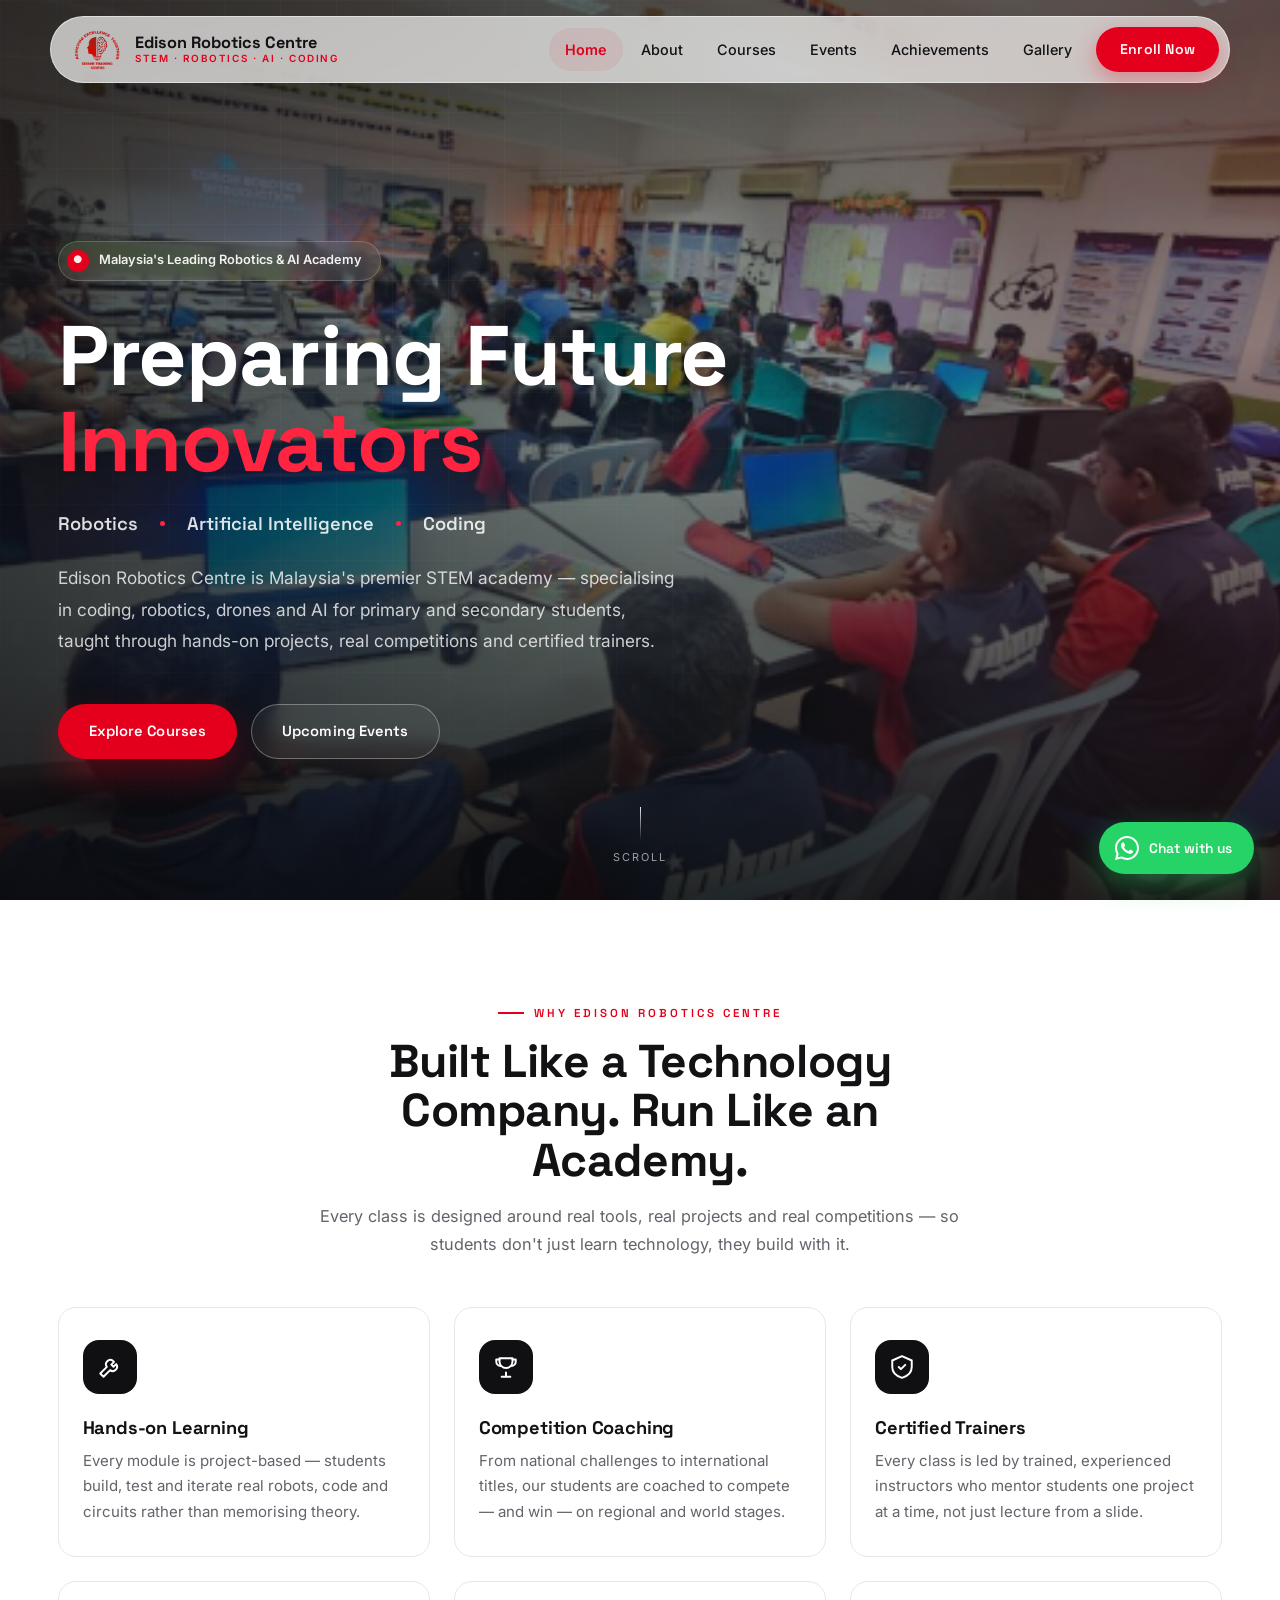
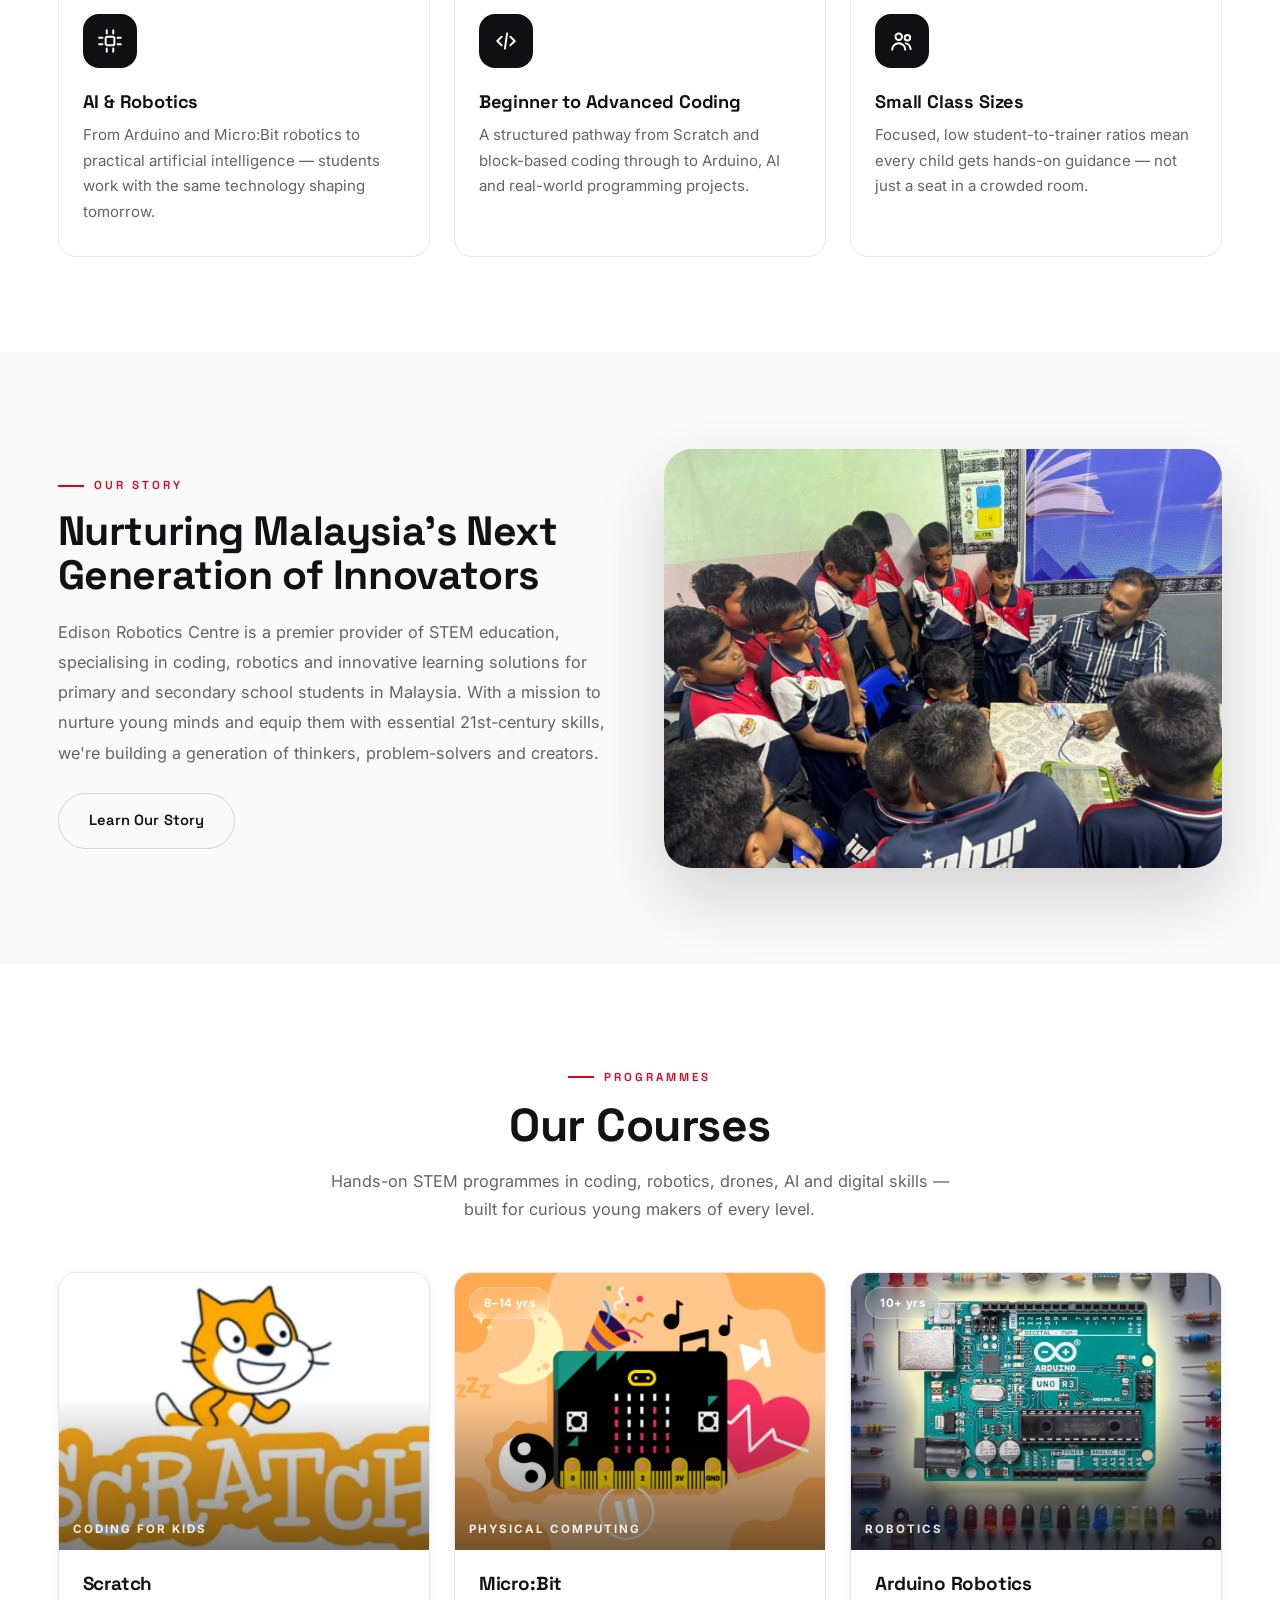
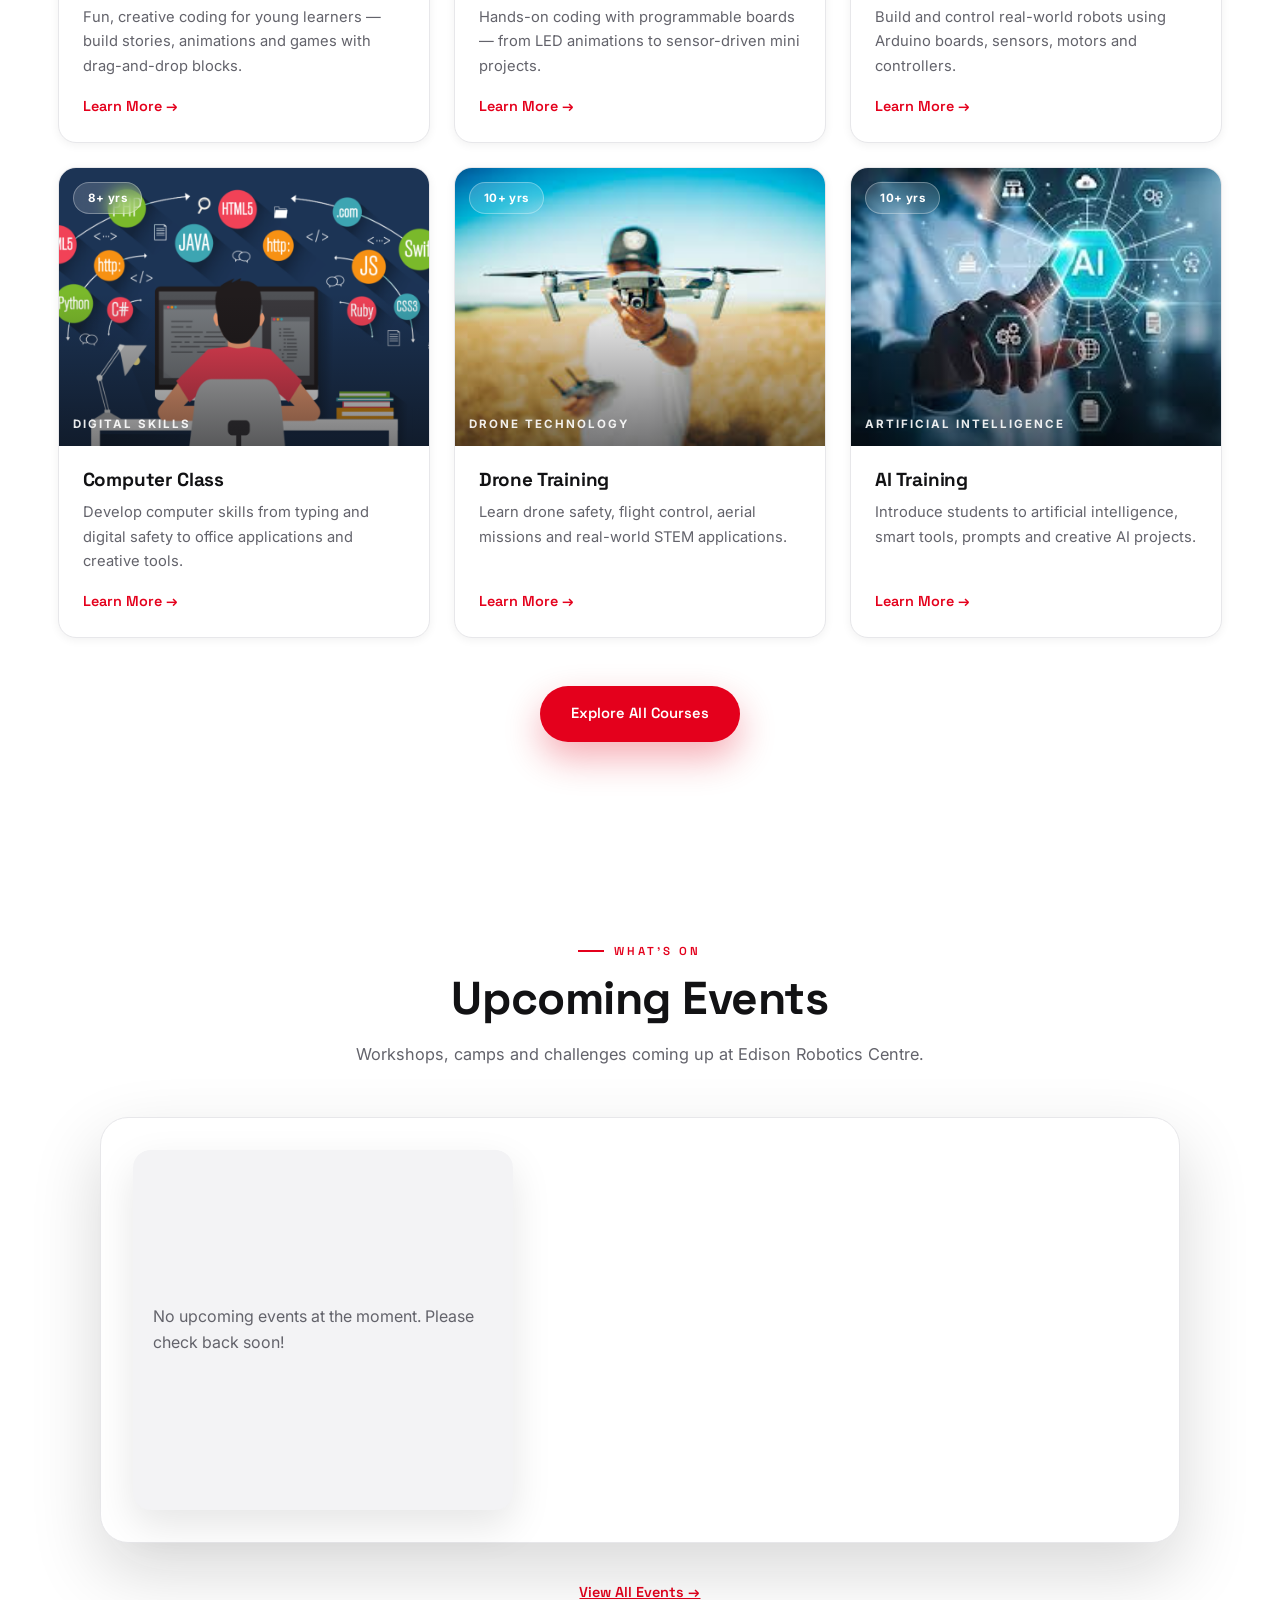
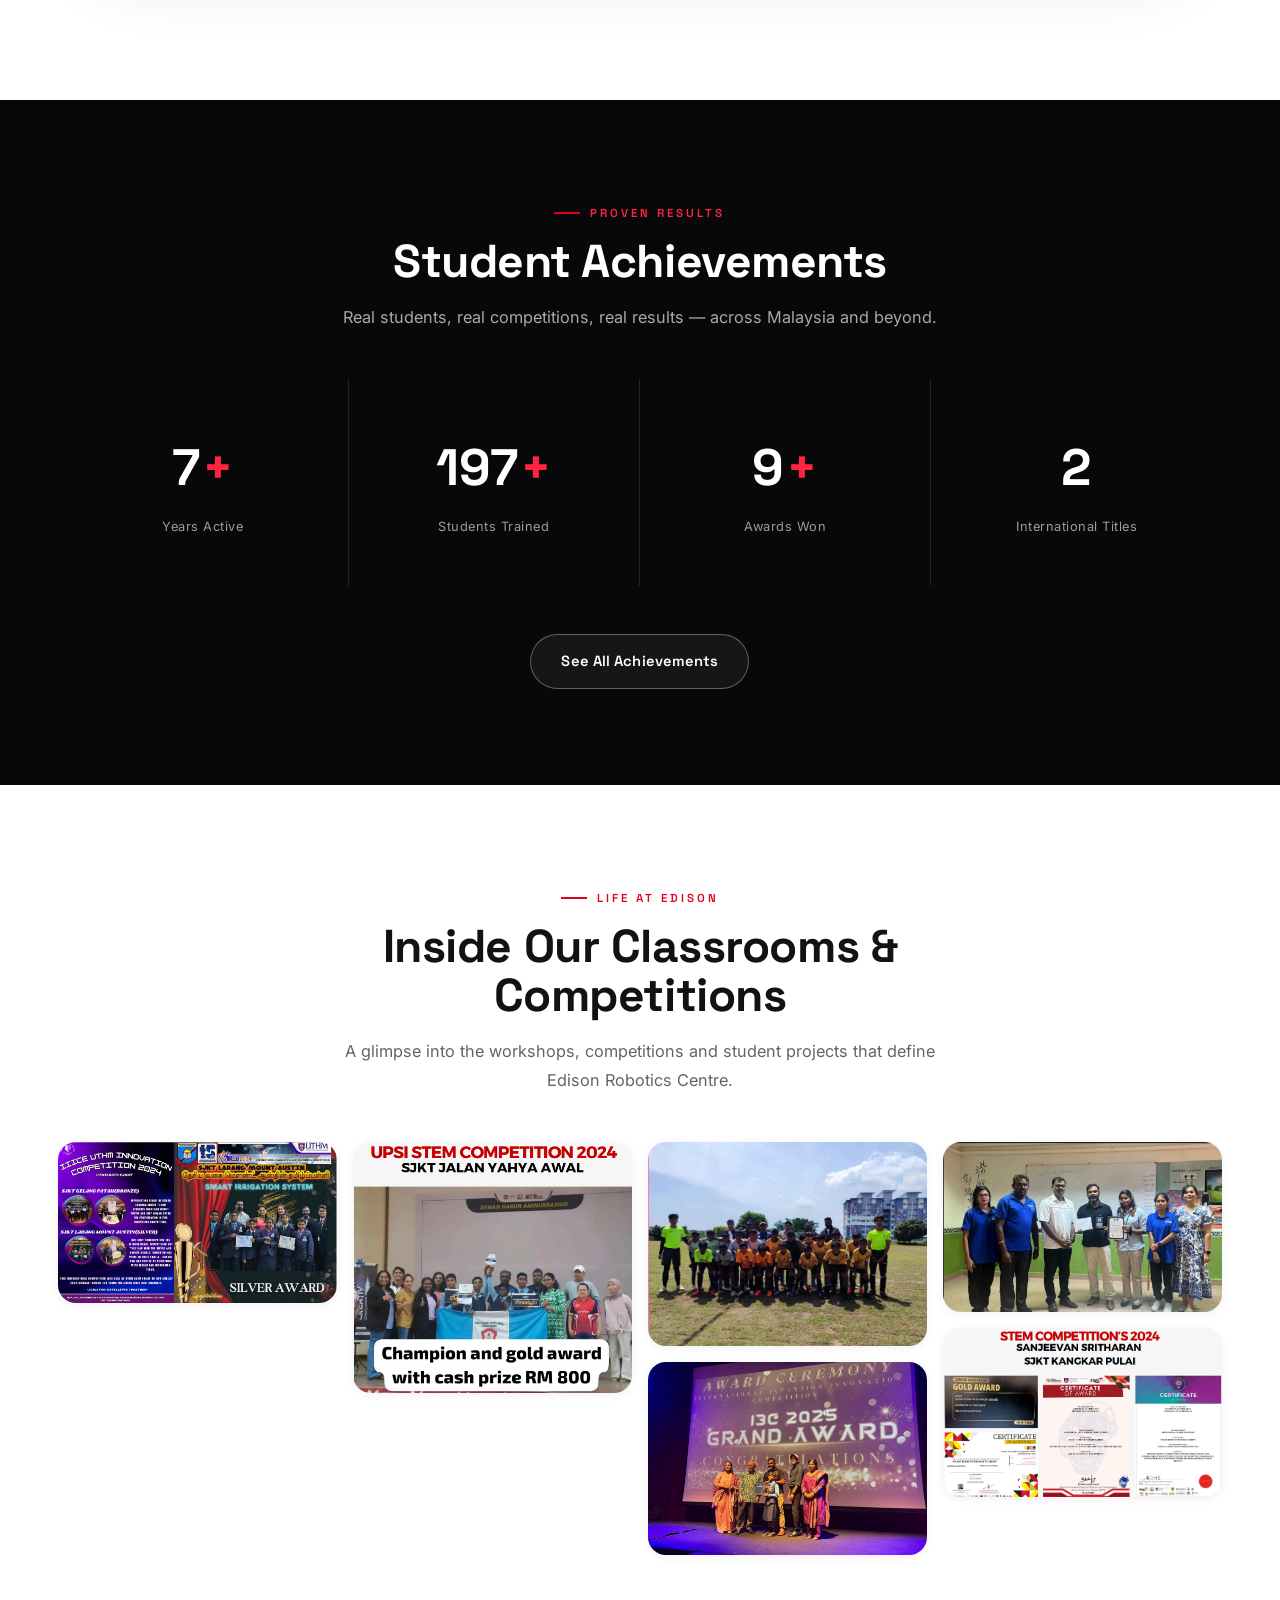
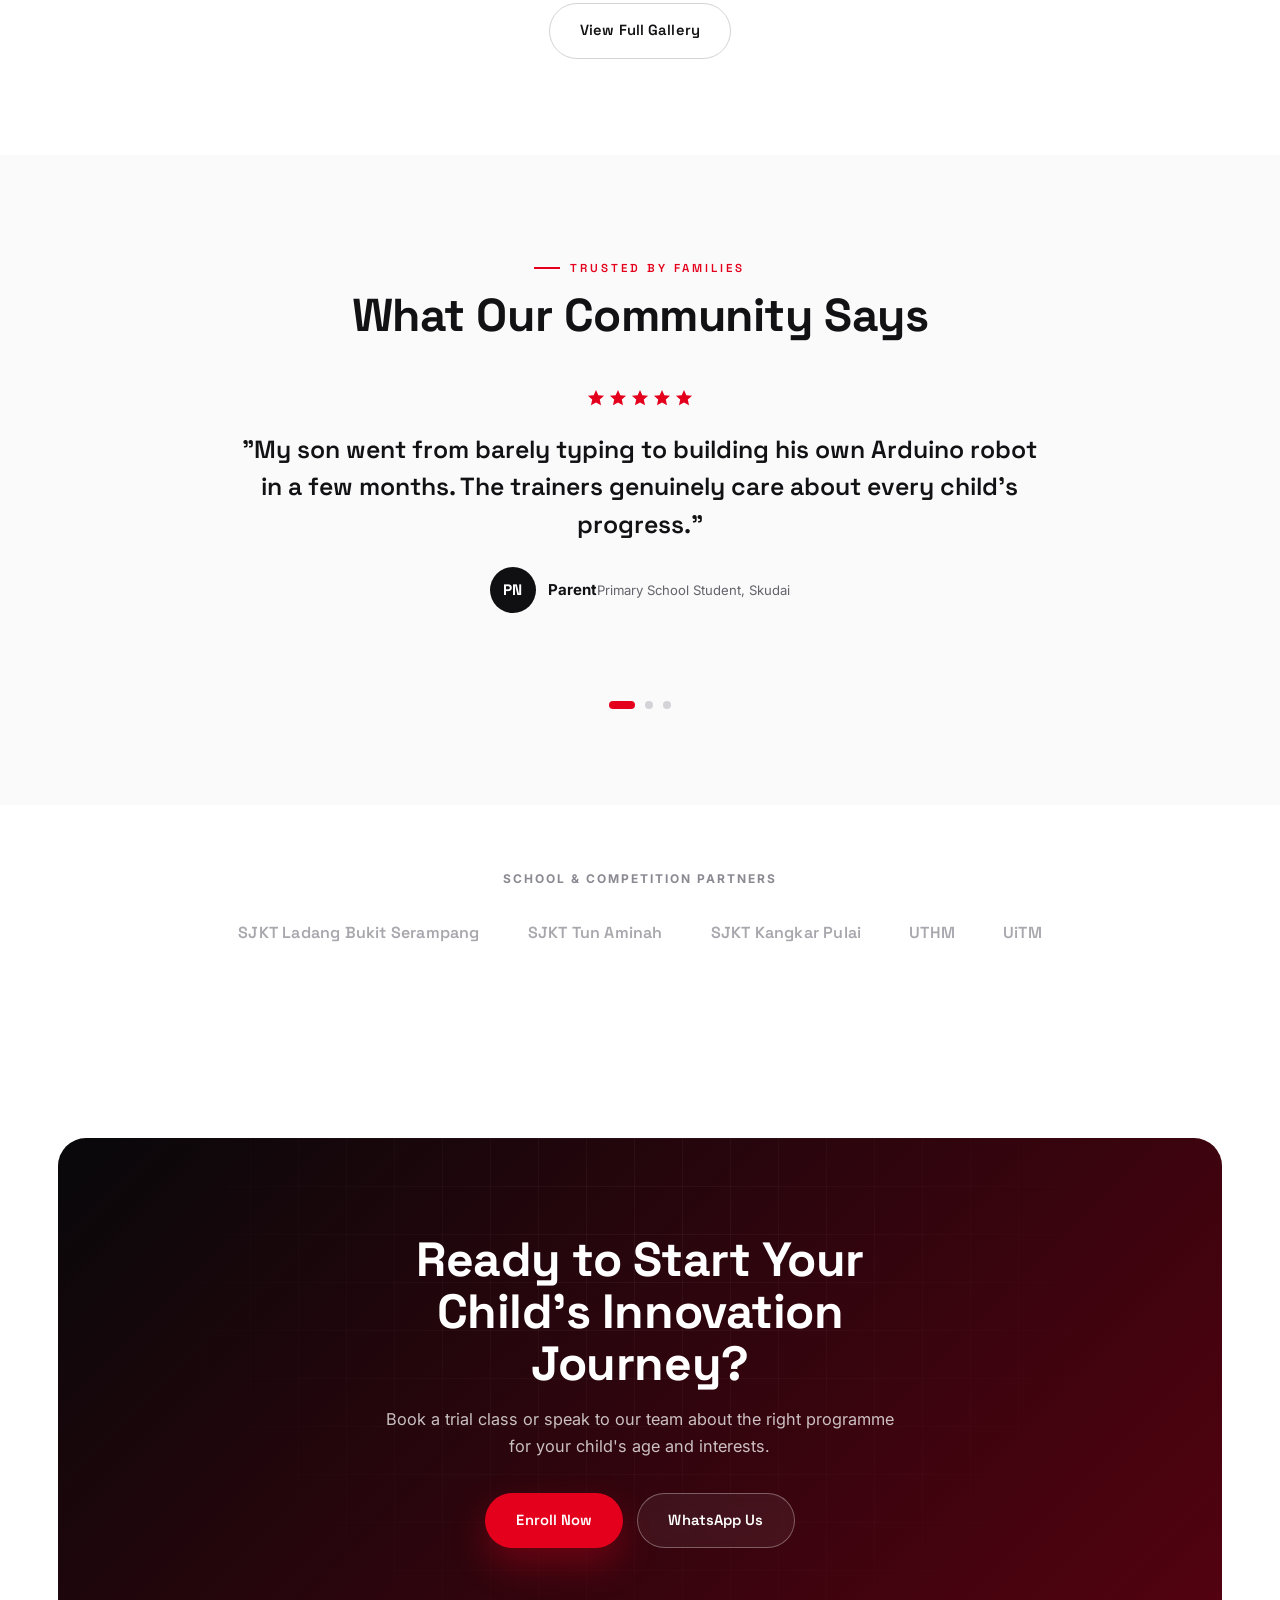
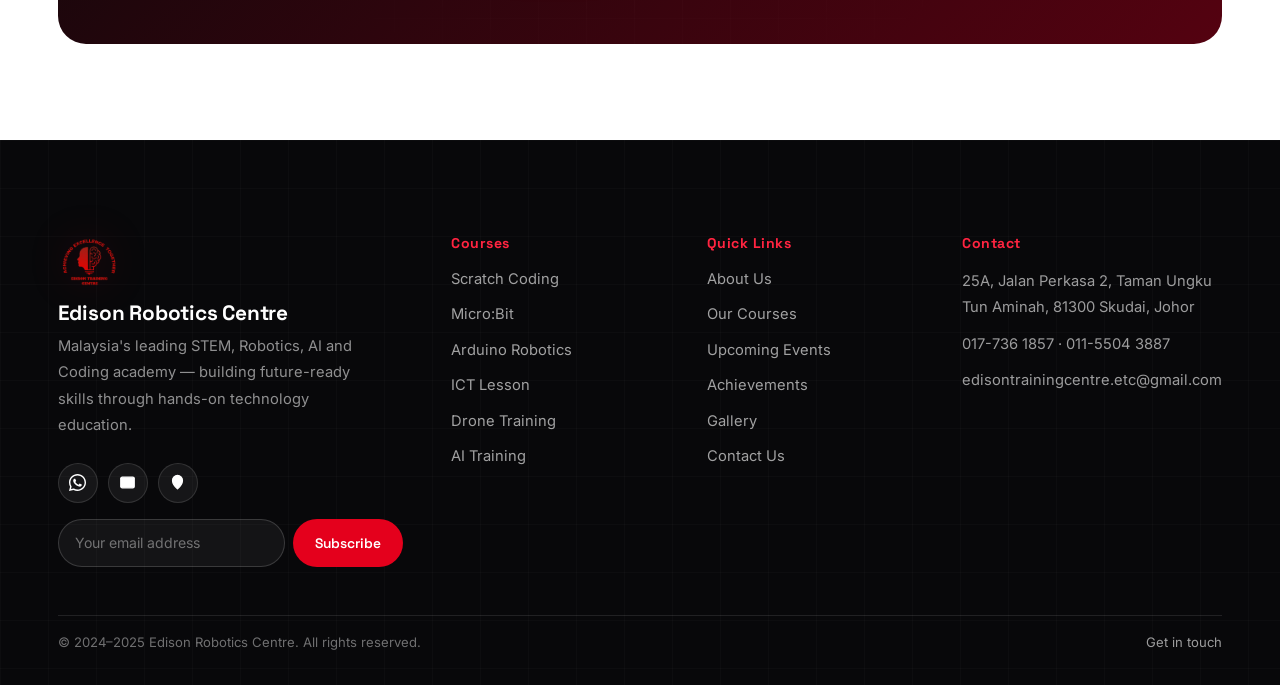
==== index.html @ eb477344 "Premium redesign of Edison Robotics Centre website Full ground-up redesign: floating glass nav, imme" ====
<!DOCTYPE html>
<html lang="en">
<head>
  <meta charset="utf-8" />
  <meta name="viewport" content="width=device-width,initial-scale=1" />
  <title>Edison Robotics Centre — STEM, Robotics, AI &amp; Coding Academy</title>
  <meta name="description" content="Edison Robotics Centre is Malaysia's leading STEM, Robotics, AI and Coding academy — hands-on learning, competition coaching and certified trainers for primary and secondary students.">

  <link href="https://fonts.googleapis.com/css2?family=Space+Grotesk:wght@500;600;700&family=Inter:wght@400;500;600;700;800&display=swap" rel="stylesheet">
  <link rel="stylesheet" href="style.css">
  <link rel="stylesheet" href="events.css">
</head>
<body>

  <!-- ===== NAV ===== -->
  <header class="site-header">
    <div class="nav-container">
      <a href="index.html" class="nav-brand-link">
        <div class="nav-logo"><img src="assets/ach36.png" alt="Edison Robotics Centre logo"></div>
        <div class="nav-brand-text">
          <span class="name">Edison Robotics Centre</span>
          <span class="tag">STEM · Robotics · AI · Coding</span>
        </div>
      </a>
      <button class="nav-toggle" aria-label="Toggle menu"><span></span><span></span><span></span></button>
      <nav class="nav-menu">
        <a href="index.html" class="active-link">Home</a>
        <a href="about.html">About</a>
        <a href="courses.html">Courses</a>
        <a href="events.html">Events</a>
        <a href="achievement.html">Achievements</a>
        <a href="gallery.html">Gallery</a>
        <a href="contactus.html" class="nav-btn">Enroll Now</a>
      </nav>
    </div>
  </header>

  <!-- ===== HERO ===== -->
  <section class="hero">
    <div class="hero-media">
      <video autoplay muted loop playsinline poster="assets/ach1.PNG">
        <source src="assets/ach40.mp4" type="video/mp4">
      </video>
    </div>
    <div class="hero-overlay"></div>
    <div class="hero-grid-fx"></div>

    <div class="hero-content">
      <span class="hero-kicker"><span class="dot-live">●</span> Malaysia's Leading Robotics &amp; AI Academy</span>
      <h1>Preparing Future <span class="accent">Innovators</span></h1>
      <div class="hero-stack">
        <span>Robotics</span><span>Artificial Intelligence</span><span>Coding</span>
      </div>
      <p class="sub">
        Edison Robotics Centre is Malaysia's premier STEM academy — specialising in coding, robotics,
        drones and AI for primary and secondary students, taught through hands-on projects, real
        competitions and certified trainers.
      </p>
      <div class="hero-actions">
        <a href="courses.html" class="btn btn-primary">Explore Courses</a>
        <a href="events.html" class="btn btn-ghost">Upcoming Events</a>
      </div>
    </div>

    <div class="hero-scroll-cue"><span class="line"></span>Scroll</div>
  </section>

  <!-- ===== WHY EDISON ===== -->
  <section class="section" id="why">
    <div class="container">
      <div class="section-head centered reveal">
        <span class="eyebrow">Why Edison Robotics Centre</span>
        <h2>Built Like a Technology Company. Run Like an Academy.</h2>
        <p>Every class is designed around real tools, real projects and real competitions —
          so students don't just learn technology, they build with it.</p>
      </div>

      <div class="feature-grid">
        <article class="feature-card reveal d1">
          <span class="feature-icon" aria-hidden="true">
            <svg viewBox="0 0 24 24"><path d="M14.7 6.3a4 4 0 0 0-5.6 5.6L3 18l3 3 6.1-6.1a4 4 0 0 0 5.6-5.6l-2.5 2.5-2-2 2.5-2.5Z"/></svg>
          </span>
          <h3>Hands-on Learning</h3>
          <p>Every module is project-based — students build, test and iterate real robots, code and circuits rather than memorising theory.</p>
        </article>

        <article class="feature-card reveal d2">
          <span class="feature-icon" aria-hidden="true">
            <svg viewBox="0 0 24 24"><path d="M8 21h8M12 17v4M6 4h12v3a6 6 0 0 1-12 0V4Z"/><path d="M6 5H3v2a4 4 0 0 0 4 4M18 5h3v2a4 4 0 0 1-4 4"/></svg>
          </span>
          <h3>Competition Coaching</h3>
          <p>From national challenges to international titles, our students are coached to compete — and win — on regional and world stages.</p>
        </article>

        <article class="feature-card reveal d3">
          <span class="feature-icon" aria-hidden="true">
            <svg viewBox="0 0 24 24"><path d="M12 2 3 6v6c0 5 4 8.5 9 10 5-1.5 9-5 9-10V6l-9-4Z"/><path d="m9 12 2 2 4-4"/></svg>
          </span>
          <h3>Certified Trainers</h3>
          <p>Every class is led by trained, experienced instructors who mentor students one project at a time, not just lecture from a slide.</p>
        </article>

        <article class="feature-card reveal d4">
          <span class="feature-icon" aria-hidden="true">
            <svg viewBox="0 0 24 24"><rect x="8" y="8" width="8" height="8" rx="1.5"/><path d="M9 2v3M15 2v3M9 19v3M15 19v3M2 9h3M2 15h3M19 9h3M19 15h3"/></svg>
          </span>
          <h3>AI &amp; Robotics</h3>
          <p>From Arduino and Micro:Bit robotics to practical artificial intelligence — students work with the same technology shaping tomorrow.</p>
        </article>

        <article class="feature-card reveal d5">
          <span class="feature-icon" aria-hidden="true">
            <svg viewBox="0 0 24 24"><path d="m8 8-4 4 4 4M16 8l4 4-4 4M13 5 11 19"/></svg>
          </span>
          <h3>Beginner to Advanced Coding</h3>
          <p>A structured pathway from Scratch and block-based coding through to Arduino, AI and real-world programming projects.</p>
        </article>

        <article class="feature-card reveal d6">
          <span class="feature-icon" aria-hidden="true">
            <svg viewBox="0 0 24 24"><circle cx="9" cy="8" r="3"/><circle cx="17" cy="9" r="2.5"/><path d="M3 20c0-3.3 2.7-6 6-6s6 2.7 6 6M15.5 14.2c2.3.3 4 2.2 4.5 5.3"/></svg>
          </span>
          <h3>Small Class Sizes</h3>
          <p>Focused, low student-to-trainer ratios mean every child gets hands-on guidance — not just a seat in a crowded room.</p>
        </article>
      </div>
    </div>
  </section>

  <!-- ===== ABOUT TEASER ===== -->
  <section class="section bg-alt" id="about">
    <div class="container">
      <div class="split-2">
        <div class="reveal-left">
          <span class="eyebrow">Our Story</span>
          <h2 style="margin-top:0.9rem;font-size:clamp(1.8rem,3.2vw,2.6rem);">Nurturing Malaysia's Next Generation of Innovators</h2>
          <p style="margin-top:1.2rem;color:var(--text-muted);font-size:1.02rem;line-height:1.85;">
            Edison Robotics Centre is a premier provider of STEM education, specialising in coding,
            robotics and innovative learning solutions for primary and secondary school students in
            Malaysia. With a mission to nurture young minds and equip them with essential
            21st-century skills, we're building a generation of thinkers, problem-solvers and creators.
          </p>
          <a href="about.html" class="btn btn-outline" style="margin-top:1.6rem;">Learn Our Story</a>
        </div>
        <div class="reveal-right rounded-media">
          <img src="assets/trial-class.jpeg" alt="Students learning robotics at Edison Robotics Centre">
        </div>
      </div>
    </div>
  </section>

  <!-- ===== COURSES ===== -->
  <section class="section" id="courses">
    <div class="container">
      <div class="section-head centered reveal">
        <span class="eyebrow">Programmes</span>
        <h2>Our Courses</h2>
        <p>Hands-on STEM programmes in coding, robotics, drones, AI and digital skills — built for curious young makers of every level.</p>
      </div>

      <div class="course-grid-premium">
        <a href="scratch.html" class="course-card-p reveal d1">
          <div class="course-media">
            <img src="assets/scratch.PNG" alt="Scratch course" loading="lazy">
            <span class="course-age-badge">7–12 yrs</span>
            <span class="course-cat">Coding for Kids</span>
          </div>
          <div class="course-body">
            <h3>Scratch</h3>
            <p>Fun, creative coding for young learners — build stories, animations and games with drag-and-drop blocks.</p>
            <span class="course-link">Learn More →</span>
          </div>
        </a>

        <a href="microbit.html" class="course-card-p reveal d2">
          <div class="course-media">
            <img src="assets/microbit.PNG" alt="Micro:Bit course" loading="lazy">
            <span class="course-age-badge">8–14 yrs</span>
            <span class="course-cat">Physical Computing</span>
          </div>
          <div class="course-body">
            <h3>Micro:Bit</h3>
            <p>Hands-on coding with programmable boards — from LED animations to sensor-driven mini projects.</p>
            <span class="course-link">Learn More →</span>
          </div>
        </a>

        <a href="arduino.html" class="course-card-p reveal d3">
          <div class="course-media">
            <img src="assets/arduino.PNG" alt="Arduino Robotics course" loading="lazy">
            <span class="course-age-badge">10+ yrs</span>
            <span class="course-cat">Robotics</span>
          </div>
          <div class="course-body">
            <h3>Arduino Robotics</h3>
            <p>Build and control real-world robots using Arduino boards, sensors, motors and controllers.</p>
            <span class="course-link">Learn More →</span>
          </div>
        </a>

        <a href="computer.html" class="course-card-p reveal d4">
          <div class="course-media">
            <img src="assets/computer.PNG" alt="Computer Class" loading="lazy">
            <span class="course-age-badge">8+ yrs</span>
            <span class="course-cat">Digital Skills</span>
          </div>
          <div class="course-body">
            <h3>Computer Class</h3>
            <p>Develop computer skills from typing and digital safety to office applications and creative tools.</p>
            <span class="course-link">Learn More →</span>
          </div>
        </a>

        <a href="drone.html" class="course-card-p reveal d5">
          <div class="course-media">
            <img src="assets/drone.jpg" alt="Drone Training Program" loading="lazy">
            <span class="course-age-badge">10+ yrs</span>
            <span class="course-cat">Drone Technology</span>
          </div>
          <div class="course-body">
            <h3>Drone Training</h3>
            <p>Learn drone safety, flight control, aerial missions and real-world STEM applications.</p>
            <span class="course-link">Learn More →</span>
          </div>
        </a>

        <a href="ai.html" class="course-card-p reveal d6">
          <div class="course-media">
            <img src="assets/ai.jpg" alt="AI Training Program" loading="lazy">
            <span class="course-age-badge">10+ yrs</span>
            <span class="course-cat">Artificial Intelligence</span>
          </div>
          <div class="course-body">
            <h3>AI Training</h3>
            <p>Introduce students to artificial intelligence, smart tools, prompts and creative AI projects.</p>
            <span class="course-link">Learn More →</span>
          </div>
        </a>
      </div>

      <div style="text-align:center;margin-top:var(--sp-7);">
        <a href="courses.html" class="btn btn-primary">Explore All Courses</a>
      </div>
    </div>
  </section>

  <!-- ===== FEATURED EVENT ===== -->
  <section id="events" class="events-section section">
    <div class="container">
      <div class="section-head centered reveal">
        <span class="eyebrow">What's On</span>
        <h2>Upcoming Events</h2>
        <p>Workshops, camps and challenges coming up at Edison Robotics Centre.</p>
      </div>

      <div class="featured-carousel-wrap" id="featuredCarousel">
        <button class="carousel-arrow featured-arrow-prev" id="featuredPrev" aria-label="Previous event">&#10094;</button>

        <div class="featured-card">
          <div class="featured-grid">
            <div class="featured-poster-col">
              <div class="featured-poster-frame" id="featuredTrack">
                <img id="featuredPosterImg" src="" alt="" loading="lazy">
                <div class="poster-subdots" id="featuredSubdots" hidden></div>
              </div>
            </div>

            <div class="featured-info-col" id="featuredEventInfo">
              <span class="featured-badge">Featured Event</span>
              <h3 class="featured-title" id="featuredEventTitle"></h3>

              <div class="featured-meta">
                <div class="featured-meta-row">
                  <svg viewBox="0 0 24 24" class="meta-icon" aria-hidden="true"><rect x="3" y="5" width="18" height="16" rx="2"/><path d="M3 9h18M8 3v4M16 3v4"/></svg>
                  <span id="featuredEventDate"></span>
                </div>
                <div class="featured-meta-row">
                  <svg viewBox="0 0 24 24" class="meta-icon" aria-hidden="true"><circle cx="12" cy="12" r="9"/><path d="M12 7v5l3.5 2"/></svg>
                  <span id="featuredEventTime"></span>
                </div>
                <div class="featured-meta-row">
                  <svg viewBox="0 0 24 24" class="meta-icon" aria-hidden="true"><path d="M12 21s7-6.5 7-12a7 7 0 0 0-14 0c0 5.5 7 12 7 12Z"/><circle cx="12" cy="9" r="2.5"/></svg>
                  <span id="featuredEventVenue"></span>
                </div>
              </div>

              <p class="featured-desc" id="featuredEventDesc"></p>

              <div class="featured-countdown" id="featuredCountdown" hidden>
                <span class="countdown-kicker">Starts In</span>
                <div class="countdown-timer" id="featuredCountdownTimer"></div>
              </div>

              <div class="featured-actions">
                <a class="event-details-btn" id="featuredLearnMoreBtn" href="events.html">View Details</a>
              </div>
            </div>
          </div>
        </div>

        <button class="carousel-arrow featured-arrow-next" id="featuredNext" aria-label="Next event">&#10095;</button>
      </div>

      <div class="event-dots" id="featuredDots"></div>

      <div style="text-align:center;margin-top:var(--sp-6);">
        <a href="events.html" class="course-link" style="justify-content:center;">View All Events →</a>
      </div>
    </div>
  </section>

  <!-- ===== ACHIEVEMENTS / STATS ===== -->
  <section class="section bg-dark" id="achievements">
    <div class="container">
      <div class="section-head centered reveal">
        <span class="eyebrow on-dark">Proven Results</span>
        <h2 style="color:var(--white);">Student Achievements</h2>
        <p style="color:rgba(255,255,255,0.65);">Real students, real competitions, real results — across Malaysia and beyond.</p>
      </div>

      <div class="stats-strip reveal-scale">
        <div class="stat-cell">
          <div class="stat-num" data-count-to="8">0<span class="suffix">+</span></div>
          <div class="stat-label">Years Active</div>
        </div>
        <div class="stat-cell">
          <div class="stat-num" data-count-to="200">0<span class="suffix">+</span></div>
          <div class="stat-label">Students Trained</div>
        </div>
        <div class="stat-cell">
          <div class="stat-num" data-count-to="10">0<span class="suffix">+</span></div>
          <div class="stat-label">Awards Won</div>
        </div>
        <div class="stat-cell">
          <div class="stat-num" data-count-to="3">0<span class="suffix"></span></div>
          <div class="stat-label">International Titles</div>
        </div>
      </div>

      <div style="text-align:center;margin-top:var(--sp-7);">
        <a href="achievement.html" class="btn btn-ghost">See All Achievements</a>
      </div>
    </div>
  </section>

  <!-- ===== GALLERY PREVIEW ===== -->
  <section class="section" id="gallery">
    <div class="container">
      <div class="section-head centered reveal">
        <span class="eyebrow">Life at Edison</span>
        <h2>Inside Our Classrooms &amp; Competitions</h2>
        <p>A glimpse into the workshops, competitions and student projects that define Edison Robotics Centre.</p>
      </div>

      <div class="masonry reveal">
        <div class="g-tile"><img src="assets/ach4.PNG" alt="Competition achievement" loading="lazy"></div>
        <div class="g-tile"><img src="assets/ach9.PNG" alt="Student highlight" loading="lazy"></div>
        <div class="g-tile"><img src="assets/ach17.PNG" alt="Youth development project" loading="lazy"></div>
        <div class="g-tile"><img src="assets/ach29.PNG" alt="Asia Championship" loading="lazy"></div>
        <div class="g-tile"><img src="assets/ach2.PNG" alt="Robotics workshop" loading="lazy"></div>
        <div class="g-tile"><img src="assets/ach13.PNG" alt="Student spotlight" loading="lazy"></div>
      </div>

      <div style="text-align:center;margin-top:var(--sp-7);">
        <a href="gallery.html" class="btn btn-outline">View Full Gallery</a>
      </div>
    </div>
  </section>

  <!-- ===== TESTIMONIALS ===== -->
  <section class="section bg-alt">
    <div class="container">
      <div class="section-head centered reveal">
        <span class="eyebrow">Trusted By Families</span>
        <h2>What Our Community Says</h2>
      </div>

      <div class="testi-wrap reveal">
        <div class="testi-track">
          <div class="testi-slide active">
            <div class="testi-stars">
              <svg viewBox="0 0 20 20"><path d="M10 1l2.6 5.9 6.4.6-4.8 4.3 1.4 6.3L10 15l-5.6 3.1 1.4-6.3L1 7.5l6.4-.6L10 1Z"/></svg>
              <svg viewBox="0 0 20 20"><path d="M10 1l2.6 5.9 6.4.6-4.8 4.3 1.4 6.3L10 15l-5.6 3.1 1.4-6.3L1 7.5l6.4-.6L10 1Z"/></svg>
              <svg viewBox="0 0 20 20"><path d="M10 1l2.6 5.9 6.4.6-4.8 4.3 1.4 6.3L10 15l-5.6 3.1 1.4-6.3L1 7.5l6.4-.6L10 1Z"/></svg>
              <svg viewBox="0 0 20 20"><path d="M10 1l2.6 5.9 6.4.6-4.8 4.3 1.4 6.3L10 15l-5.6 3.1 1.4-6.3L1 7.5l6.4-.6L10 1Z"/></svg>
              <svg viewBox="0 0 20 20"><path d="M10 1l2.6 5.9 6.4.6-4.8 4.3 1.4 6.3L10 15l-5.6 3.1 1.4-6.3L1 7.5l6.4-.6L10 1Z"/></svg>
            </div>
            <p class="testi-quote">"My son went from barely typing to building his own Arduino robot in a few months. The trainers genuinely care about every child's progress."</p>
            <div class="testi-person">
              <span class="testi-avatar">PN</span>
              <div class="testi-meta"><span class="name">Parent</span><span class="role">Primary School Student, Skudai</span></div>
            </div>
          </div>

          <div class="testi-slide">
            <div class="testi-stars">
              <svg viewBox="0 0 20 20"><path d="M10 1l2.6 5.9 6.4.6-4.8 4.3 1.4 6.3L10 15l-5.6 3.1 1.4-6.3L1 7.5l6.4-.6L10 1Z"/></svg>
              <svg viewBox="0 0 20 20"><path d="M10 1l2.6 5.9 6.4.6-4.8 4.3 1.4 6.3L10 15l-5.6 3.1 1.4-6.3L1 7.5l6.4-.6L10 1Z"/></svg>
              <svg viewBox="0 0 20 20"><path d="M10 1l2.6 5.9 6.4.6-4.8 4.3 1.4 6.3L10 15l-5.6 3.1 1.4-6.3L1 7.5l6.4-.6L10 1Z"/></svg>
              <svg viewBox="0 0 20 20"><path d="M10 1l2.6 5.9 6.4.6-4.8 4.3 1.4 6.3L10 15l-5.6 3.1 1.4-6.3L1 7.5l6.4-.6L10 1Z"/></svg>
              <svg viewBox="0 0 20 20"><path d="M10 1l2.6 5.9 6.4.6-4.8 4.3 1.4 6.3L10 15l-5.6 3.1 1.4-6.3L1 7.5l6.4-.6L10 1Z"/></svg>
            </div>
            <p class="testi-quote">"The competition coaching is next level — our team made it to the national robotics challenge in our very first year competing."</p>
            <div class="testi-person">
              <span class="testi-avatar">SJ</span>
              <div class="testi-meta"><span class="name">Student</span><span class="role">Secondary School, Johor Bahru</span></div>
            </div>
          </div>

          <div class="testi-slide">
            <div class="testi-stars">
              <svg viewBox="0 0 20 20"><path d="M10 1l2.6 5.9 6.4.6-4.8 4.3 1.4 6.3L10 15l-5.6 3.1 1.4-6.3L1 7.5l6.4-.6L10 1Z"/></svg>
              <svg viewBox="0 0 20 20"><path d="M10 1l2.6 5.9 6.4.6-4.8 4.3 1.4 6.3L10 15l-5.6 3.1 1.4-6.3L1 7.5l6.4-.6L10 1Z"/></svg>
              <svg viewBox="0 0 20 20"><path d="M10 1l2.6 5.9 6.4.6-4.8 4.3 1.4 6.3L10 15l-5.6 3.1 1.4-6.3L1 7.5l6.4-.6L10 1Z"/></svg>
              <svg viewBox="0 0 20 20"><path d="M10 1l2.6 5.9 6.4.6-4.8 4.3 1.4 6.3L10 15l-5.6 3.1 1.4-6.3L1 7.5l6.4-.6L10 1Z"/></svg>
              <svg viewBox="0 0 20 20"><path d="M10 1l2.6 5.9 6.4.6-4.8 4.3 1.4 6.3L10 15l-5.6 3.1 1.4-6.3L1 7.5l6.4-.6L10 1Z"/></svg>
            </div>
            <p class="testi-quote">"As a partner school, we've seen first-hand how Edison's hands-on approach builds real confidence in STEM among our students."</p>
            <div class="testi-person">
              <span class="testi-avatar">SK</span>
              <div class="testi-meta"><span class="name">School Partner</span><span class="role">Tamil Primary School, Johor</span></div>
            </div>
          </div>
        </div>

        <div class="testi-controls"></div>
      </div>
    </div>
  </section>

  <!-- ===== PARTNERS ===== -->
  <section class="section-tight">
    <div class="container">
      <p style="text-align:center;font-size:0.75rem;font-weight:700;letter-spacing:2px;text-transform:uppercase;color:var(--text-soft);">School &amp; Competition Partners</p>
      <div class="partners-strip reveal">
        <span class="partner-item">SJKT Ladang Bukit Serampang</span>
        <span class="partner-item">SJKT Tun Aminah</span>
        <span class="partner-item">SJKT Kangkar Pulai</span>
        <span class="partner-item">UTHM</span>
        <span class="partner-item">UiTM</span>
      </div>
    </div>
  </section>

  <!-- ===== CTA ===== -->
  <section class="section">
    <div class="container">
      <div class="cta-banner reveal-scale">
        <h2>Ready to Start Your Child's Innovation Journey?</h2>
        <p>Book a trial class or speak to our team about the right programme for your child's age and interests.</p>
        <div class="cta-actions">
          <a href="contactus.html" class="btn btn-primary">Enroll Now</a>
          <a href="https://wa.me/60177361857" target="_blank" rel="noopener" class="btn btn-ghost">WhatsApp Us</a>
        </div>
      </div>
    </div>
  </section>

  <!-- ===== FOOTER ===== -->
  <footer class="site-footer">
    <div class="footer-top">
      <div class="footer-brand">
        <img src="assets/ach36.png" alt="Edison Robotics Centre logo">
        <h2>Edison Robotics Centre</h2>
        <p>Malaysia's leading STEM, Robotics, AI and Coding academy — building future-ready skills through hands-on technology education.</p>
        <div class="footer-social">
          <a href="https://wa.me/60177361857" target="_blank" rel="noopener" aria-label="WhatsApp">
            <svg viewBox="0 0 32 32"><path d="M16 0C7.163 0 0 7.163 0 16c0 2.822.736 5.472 2.027 7.774L0 32l8.426-2.007A15.934 15.934 0 0016 32c8.837 0 16-7.163 16-16S24.837 0 16 0zm0 29.333a13.27 13.27 0 01-6.773-1.853l-.486-.289-5.002 1.192 1.227-4.878-.317-.5A13.267 13.267 0 012.667 16C2.667 8.636 8.636 2.667 16 2.667S29.333 8.636 29.333 16 23.364 29.333 16 29.333zm7.27-9.862c-.398-.199-2.354-1.162-2.718-1.294-.364-.133-.629-.199-.894.199-.265.398-1.027 1.294-1.259 1.559-.232.265-.464.298-.862.1-.398-.199-1.681-.619-3.203-1.977-1.184-1.056-1.983-2.36-2.215-2.758-.232-.398-.025-.614.174-.812.179-.178.398-.464.597-.696.199-.232.265-.398.398-.663.133-.265.066-.497-.033-.696-.1-.199-.894-2.154-1.225-2.95-.322-.773-.65-.668-.894-.68l-.762-.013c-.265 0-.696.1-1.061.497-.364.398-1.392 1.36-1.392 3.315s1.425 3.845 1.624 4.11c.199.265 2.804 4.28 6.793 5.999.95.41 1.692.655 2.27.839.954.304 1.822.261 2.509.158.765-.114 2.354-.962 2.687-1.891.332-.929.332-1.726.232-1.891-.099-.166-.364-.265-.762-.464z"/></svg>
          </a>
          <a href="mailto:edisontrainingcentre.etc@gmail.com" aria-label="Email">
            <svg viewBox="0 0 24 24" fill="none" stroke="currentColor" stroke-width="1.8" stroke-linecap="round" stroke-linejoin="round"><rect x="2.5" y="4.5" width="19" height="15" rx="2"/><path d="m3 6 9 7 9-7"/></svg>
          </a>
          <a href="https://www.google.com/maps?q=25A,+Jalan+Perkasa+2,+Taman+Ungku+Tun+Aminah,+81300+Skudai,+Johor" target="_blank" rel="noopener" aria-label="Location on Google Maps">
            <svg viewBox="0 0 24 24" fill="none" stroke="currentColor" stroke-width="1.8" stroke-linecap="round" stroke-linejoin="round"><path d="M12 21s7-6.5 7-12a7 7 0 0 0-14 0c0 5.5 7 12 7 12Z"/><circle cx="12" cy="9" r="2.5"/></svg>
          </a>
        </div>
        <form class="footer-newsletter" onsubmit="event.preventDefault(); this.reset(); alert('Thanks for subscribing!');">
          <input type="email" placeholder="Your email address" aria-label="Email for newsletter" required>
          <button type="submit">Subscribe</button>
        </form>
      </div>

      <div class="footer-col">
        <h3>Courses</h3>
        <a href="scratch.html">Scratch Coding</a>
        <a href="microbit.html">Micro:Bit</a>
        <a href="arduino.html">Arduino Robotics</a>
        <a href="computer.html">ICT Lesson</a>
        <a href="drone.html">Drone Training</a>
        <a href="ai.html">AI Training</a>
      </div>

      <div class="footer-col">
        <h3>Quick Links</h3>
        <a href="about.html">About Us</a>
        <a href="courses.html">Our Courses</a>
        <a href="events.html">Upcoming Events</a>
        <a href="achievement.html">Achievements</a>
        <a href="gallery.html">Gallery</a>
        <a href="contactus.html">Contact Us</a>
      </div>

      <div class="footer-col">
        <h3>Contact</h3>
        <p>25A, Jalan Perkasa 2, Taman Ungku Tun Aminah, 81300 Skudai, Johor</p>
        <p>017-736 1857 &middot; 011-5504 3887</p>
        <p>edisontrainingcentre.etc@gmail.com</p>
      </div>
    </div>

    <div class="footer-bottom">
      <p>&copy; 2024–2025 Edison Robotics Centre. All rights reserved.</p>
      <p><a href="contactus.html">Get in touch</a></p>
    </div>
  </footer>

  <a href="https://wa.me/60177361857" target="_blank" rel="noopener noreferrer" class="whatsapp-fab" aria-label="Chat with us on WhatsApp">
    <svg viewBox="0 0 32 32" fill="white"><path d="M16 0C7.163 0 0 7.163 0 16c0 2.822.736 5.472 2.027 7.774L0 32l8.426-2.007A15.934 15.934 0 0016 32c8.837 0 16-7.163 16-16S24.837 0 16 0zm0 29.333a13.27 13.27 0 01-6.773-1.853l-.486-.289-5.002 1.192 1.227-4.878-.317-.5A13.267 13.267 0 012.667 16C2.667 8.636 8.636 2.667 16 2.667S29.333 8.636 29.333 16 23.364 29.333 16 29.333zm7.27-9.862c-.398-.199-2.354-1.162-2.718-1.294-.364-.133-.629-.199-.894.199-.265.398-1.027 1.294-1.259 1.559-.232.265-.464.298-.862.1-.398-.199-1.681-.619-3.203-1.977-1.184-1.056-1.983-2.36-2.215-2.758-.232-.398-.025-.614.174-.812.179-.178.398-.464.597-.696.199-.232.265-.398.398-.663.133-.265.066-.497-.033-.696-.1-.199-.894-2.154-1.225-2.95-.322-.773-.65-.668-.894-.68l-.762-.013c-.265 0-.696.1-1.061.497-.364.398-1.392 1.36-1.392 3.315s1.425 3.845 1.624 4.11c.199.265 2.804 4.28 6.793 5.999.95.41 1.692.655 2.27.839.954.304 1.822.261 2.509.158.765-.114 2.354-.962 2.687-1.891.332-.929.332-1.726.232-1.891-.099-.166-.364-.265-.762-.464z"/></svg>
    <span class="wa-label">Chat with us</span>
  </a>

  <script src="main.js"></script>
  <script type="module" src="events-home.js"></script>

</body>
</html>
---- style.css ----
/* =====================================================================
   EDISON ROBOTICS CENTRE — DESIGN SYSTEM
   Premium tech-company visual language. Red / White / Black only.
   Headings: Space Grotesk · Body: Inter
   ===================================================================== */

@import url('https://fonts.googleapis.com/css2?family=Space+Grotesk:wght@500;600;700&family=Inter:wght@400;500;600;700;800&display=swap');

:root {
  /* ---- brand ---- */
  --red:        #E4001C;
  --red-bright: #FF2440;
  --red-dark:   #A5001A;
  --red-darker: #6B0012;
  --red-glow:   rgba(228, 0, 28, 0.32);
  --red-subtle: rgba(228, 0, 28, 0.07);
  --red-line:   rgba(228, 0, 28, 0.16);

  --black:      #08080A;
  --ink:        #101013;
  --charcoal:   #1B1B1F;
  --white:      #FFFFFF;

  /* ---- neutral scale (cool, Apple-esque) ---- */
  --gray-50:    #FAFAFB;
  --gray-100:   #F3F3F5;
  --gray-200:   #E7E7EA;
  --gray-300:   #D3D3D8;
  --gray-400:   #A6A6AE;
  --gray-500:   #7A7A83;
  --gray-600:   #55555C;
  --gray-700:   #3A3A3F;

  --text:       #121214;
  --text-muted: #63636B;
  --text-soft:  #8A8A92;

  /* ---- surface ---- */
  --surface:       var(--white);
  --surface-alt:   var(--gray-50);
  --surface-dark:  var(--black);

  /* ---- type ---- */
  --font-head: 'Space Grotesk', 'Inter', sans-serif;
  --font-body: 'Inter', -apple-system, BlinkMacSystemFont, sans-serif;

  /* ---- spacing (4px base) ---- */
  --sp-1: 0.25rem;
  --sp-2: 0.5rem;
  --sp-3: 0.75rem;
  --sp-4: 1rem;
  --sp-5: 1.5rem;
  --sp-6: 2rem;
  --sp-7: 3rem;
  --sp-8: 4rem;
  --sp-9: 6rem;
  --sp-10: 8rem;

  /* ---- radius ---- */
  --r-sm: 10px;
  --r-md: 18px;
  --r-lg: 28px;
  --r-full: 999px;

  /* ---- shadow ---- */
  --shadow-sm: 0 2px 10px rgba(10, 10, 12, 0.06);
  --shadow-md: 0 16px 40px rgba(10, 10, 12, 0.10);
  --shadow-lg: 0 28px 70px rgba(10, 10, 12, 0.16);
  --shadow-red: 0 16px 36px var(--red-glow);

  /* ---- motion ---- */
  --ease: cubic-bezier(0.16, 1, 0.3, 1);
  --ease-soft: cubic-bezier(0.4, 0, 0.2, 1);
  --dur-fast: 0.22s;
  --dur-med: 0.45s;
  --dur-slow: 0.9s;

  --container: 1240px;
  --container-narrow: 880px;
}

/* ================= RESET ================= */
*, *::before, *::after { box-sizing: border-box; margin: 0; padding: 0; }
html { scroll-behavior: smooth; }
@media (prefers-reduced-motion: reduce) {
  html { scroll-behavior: auto; }
  *, *::before, *::after { animation-duration: 0.001ms !important; animation-iteration-count: 1 !important; transition-duration: 0.001ms !important; scroll-behavior: auto !important; }
}

body {
  font-family: var(--font-body);
  background: var(--surface);
  color: var(--text);
  line-height: 1.6;
  font-size: 16px;
  -webkit-font-smoothing: antialiased;
  -moz-osx-font-smoothing: grayscale;
  overflow-x: hidden;
}

img, video { max-width: 100%; display: block; }
a { color: inherit; }
ul { list-style: none; }
button { font: inherit; cursor: pointer; }
input, textarea, select { font: inherit; }

h1, h2, h3, h4, h5 {
  font-family: var(--font-head);
  font-weight: 700;
  letter-spacing: -0.01em;
  line-height: 1.08;
  color: inherit;
}

::selection { background: var(--red); color: var(--white); }

::-webkit-scrollbar { width: 10px; height: 10px; }
::-webkit-scrollbar-track { background: var(--gray-100); }
::-webkit-scrollbar-thumb { background: var(--gray-300); border-radius: 999px; }
::-webkit-scrollbar-thumb:hover { background: var(--red); }

/* ================= LAYOUT ================= */
.container { width: 91%; max-width: var(--container); margin: 0 auto; }
.container-narrow { width: 91%; max-width: var(--container-narrow); margin: 0 auto; }
.section { padding: var(--sp-9) 0; }
.section-tight { padding: var(--sp-8) 0; }

@media (max-width: 720px) {
  .section { padding: var(--sp-8) 0; }
  .section-tight { padding: var(--sp-7) 0; }
}

/* ================= TYPOGRAPHY UTILITIES ================= */
.eyebrow {
  display: inline-flex;
  align-items: center;
  gap: 10px;
  font-family: var(--font-head);
  font-size: 0.72rem;
  font-weight: 600;
  letter-spacing: 3px;
  text-transform: uppercase;
  color: var(--red);
}
.eyebrow::before {
  content: "";
  width: 26px;
  height: 2px;
  background: var(--red);
  flex-shrink: 0;
}
.eyebrow.on-dark { color: var(--red-bright); }

.section-head {
  max-width: 640px;
  margin: 0 0 var(--sp-7);
}
.section-head.centered { margin-left: auto; margin-right: auto; text-align: center; }
.section-head h2 {
  margin-top: 0.9rem;
  font-size: clamp(1.9rem, 3.6vw, 3rem);
}
.section-head p {
  margin-top: 1rem;
  color: var(--text-muted);
  font-size: 1.02rem;
  line-height: 1.75;
}

.text-muted { color: var(--text-muted); }

/* ================= BUTTONS ================= */
.btn {
  position: relative;
  overflow: hidden;
  display: inline-flex;
  align-items: center;
  justify-content: center;
  gap: 8px;
  font-family: var(--font-head);
  font-weight: 600;
  font-size: 0.92rem;
  letter-spacing: 0.1px;
  padding: 15px 30px;
  border-radius: var(--r-full);
  text-decoration: none;
  border: 1.5px solid transparent;
  transition: transform var(--dur-fast) var(--ease-soft), box-shadow var(--dur-fast) var(--ease-soft), background var(--dur-fast) var(--ease-soft), border-color var(--dur-fast) var(--ease-soft), color var(--dur-fast) var(--ease-soft);
  white-space: nowrap;
}
.btn:active { transform: translateY(1px) scale(0.98); }

.btn::after {
  content: "";
  position: absolute;
  inset: 0;
  border-radius: inherit;
  background: radial-gradient(circle, rgba(255,255,255,0.55) 0%, transparent 60%);
  opacity: 0;
  transform: scale(0.4);
  transition: opacity 0.5s ease, transform 0.5s ease;
  pointer-events: none;
}
.btn:active::after { opacity: 1; transform: scale(1.6); transition: 0s; }

.btn-primary {
  background: var(--red);
  color: var(--white);
  box-shadow: var(--shadow-red);
}
.btn-primary:hover { background: var(--red-dark); transform: translateY(-3px); box-shadow: 0 20px 44px var(--red-glow); }

.btn-dark {
  background: var(--black);
  color: var(--white);
  border-color: var(--black);
}
.btn-dark:hover { background: var(--charcoal); transform: translateY(-3px); box-shadow: var(--shadow-lg); }

.btn-ghost {
  background: rgba(255,255,255,0.06);
  color: var(--white);
  border-color: rgba(255,255,255,0.32);
  backdrop-filter: blur(8px);
}
.btn-ghost:hover { background: rgba(255,255,255,0.14); border-color: rgba(255,255,255,0.55); transform: translateY(-3px); }

.btn-outline {
  background: transparent;
  color: var(--text);
  border-color: var(--gray-300);
}
.btn-outline:hover { border-color: var(--red); color: var(--red); transform: translateY(-3px); }

.btn-sm { padding: 10px 22px; font-size: 0.84rem; }
.btn-block { width: 100%; }

/* ================= NAVBAR ================= */
.site-header {
  position: fixed;
  top: var(--sp-4);
  left: 0;
  right: 0;
  z-index: 1000;
  display: flex;
  justify-content: center;
  transition: top var(--dur-med) var(--ease);
  pointer-events: none;
}

.nav-container {
  pointer-events: auto;
  width: 94%;
  max-width: 1180px;
  display: flex;
  align-items: center;
  justify-content: space-between;
  gap: var(--sp-4);
  padding: 10px 10px 10px 20px;
  border-radius: var(--r-full);
  background: rgba(255, 255, 255, 0.68);
  border: 1px solid rgba(255, 255, 255, 0.5);
  box-shadow: 0 10px 40px rgba(10, 10, 12, 0.10);
  backdrop-filter: blur(20px) saturate(160%);
  -webkit-backdrop-filter: blur(20px) saturate(160%);
  transition: background var(--dur-med) var(--ease), box-shadow var(--dur-med) var(--ease), padding var(--dur-med) var(--ease);
}

.site-header.scrolled .nav-container {
  background: rgba(255, 255, 255, 0.86);
  box-shadow: 0 14px 44px rgba(10, 10, 12, 0.16);
  padding: 7px 7px 7px 18px;
}

.site-header.nav-hidden { top: -110px; }

.nav-brand-link {
  display: flex;
  align-items: center;
  gap: 12px;
  text-decoration: none;
  min-width: 0;
}

.nav-logo img {
  height: 42px;
  width: auto;
  object-fit: contain;
  transition: height var(--dur-med) var(--ease);
}
.site-header.scrolled .nav-logo img { height: 36px; }

.nav-brand-text { line-height: 1.15; min-width: 0; }
.nav-brand-text .name {
  display: block;
  font-family: var(--font-head);
  font-weight: 700;
  font-size: 1.02rem;
  color: var(--text);
  white-space: nowrap;
}
.nav-brand-text .tag {
  display: block;
  font-size: 0.62rem;
  font-weight: 600;
  letter-spacing: 1.6px;
  text-transform: uppercase;
  color: var(--red);
  white-space: nowrap;
}

.nav-menu {
  display: flex;
  align-items: center;
  gap: 2px;
}

.nav-menu a:not(.nav-btn) {
  position: relative;
  display: inline-block;
  text-decoration: none;
  color: var(--text);
  font-weight: 500;
  font-size: 0.9rem;
  padding: 10px 16px;
  border-radius: var(--r-full);
  transition: color var(--dur-fast), background var(--dur-fast);
}
.nav-menu a:not(.nav-btn):hover { color: var(--red); background: var(--red-subtle); }
.nav-menu a.active-link { color: var(--red); background: var(--red-subtle); font-weight: 600; }

.nav-btn {
  background: var(--red) !important;
  color: var(--white) !important;
  text-decoration: none;
  padding: 11px 24px !important;
  border-radius: var(--r-full) !important;
  font-weight: 600 !important;
  font-family: var(--font-head);
  font-size: 0.88rem;
  letter-spacing: 0.2px;
  margin-left: 6px;
  box-shadow: 0 8px 22px var(--red-glow);
  transition: background var(--dur-fast), transform var(--dur-fast), box-shadow var(--dur-fast);
}
.nav-btn:hover { background: var(--red-dark) !important; transform: translateY(-2px); box-shadow: 0 12px 28px var(--red-glow); }

.nav-toggle {
  display: none;
  flex-direction: column;
  justify-content: center;
  gap: 5px;
  width: 40px;
  height: 40px;
  border-radius: 50%;
  border: none;
  background: var(--gray-100);
  flex-shrink: 0;
}
.nav-toggle span { display: block; width: 18px; height: 2px; margin: 0 auto; background: var(--text); border-radius: 2px; transition: all 0.3s ease; }
.nav-toggle.open span:nth-child(1) { transform: translateY(7px) rotate(45deg); }
.nav-toggle.open span:nth-child(2) { opacity: 0; }
.nav-toggle.open span:nth-child(3) { transform: translateY(-7px) rotate(-45deg); }

@media (max-width: 980px) {
  .nav-menu { display: none; }
  .nav-toggle { display: flex; }
  .nav-container.menu-open {
    border-radius: 26px;
    align-items: flex-start;
    flex-wrap: wrap;
  }
  .nav-menu.open {
    display: flex;
    flex-direction: column;
    align-items: stretch;
    width: 100%;
    gap: 2px;
    padding: 10px 6px 6px;
    border-top: 1px solid var(--gray-200);
    margin-top: 10px;
  }
  .nav-menu.open a:not(.nav-btn) { padding: 12px 16px; }
  .nav-menu.open .nav-btn { margin: 6px 6px 0; text-align: center; }
}

@media (max-width: 560px) {
  .nav-brand-text .tag { display: none; }
  .site-header { top: 10px; }
}

/* ================= REVEAL ON SCROLL ================= */
.reveal { opacity: 0; transform: translateY(34px); transition: opacity 0.8s var(--ease), transform 0.8s var(--ease); }
.reveal.visible { opacity: 1; transform: translateY(0); }
.reveal-left { opacity: 0; transform: translateX(-34px); transition: opacity 0.8s var(--ease), transform 0.8s var(--ease); }
.reveal-left.visible { opacity: 1; transform: translateX(0); }
.reveal-right { opacity: 0; transform: translateX(34px); transition: opacity 0.8s var(--ease), transform 0.8s var(--ease); }
.reveal-right.visible { opacity: 1; transform: translateX(0); }
.reveal-scale { opacity: 0; transform: scale(0.94); transition: opacity 0.8s var(--ease), transform 0.8s var(--ease); }
.reveal-scale.visible { opacity: 1; transform: scale(1); }
.d1 { transition-delay: 0.08s; } .d2 { transition-delay: 0.16s; } .d3 { transition-delay: 0.24s; }
.d4 { transition-delay: 0.32s; } .d5 { transition-delay: 0.4s; } .d6 { transition-delay: 0.48s; }

/* ================= HOME HERO ================= */
.hero {
  position: relative;
  min-height: 100vh;
  display: flex;
  align-items: center;
  color: var(--white);
  overflow: hidden;
  background: var(--black);
}

.hero-media { position: absolute; inset: 0; z-index: 0; }
.hero-media video, .hero-media img {
  position: absolute;
  inset: 0;
  width: 100%;
  height: 100%;
  object-fit: cover;
}

.hero-overlay {
  position: absolute;
  inset: 0;
  z-index: 1;
  background:
    linear-gradient(180deg, rgba(8,8,10,0.55) 0%, rgba(8,8,10,0.35) 38%, rgba(8,8,10,0.86) 100%),
    linear-gradient(100deg, rgba(8,8,10,0.55) 0%, transparent 55%, rgba(228,0,28,0.18) 100%);
}

.hero-grid-fx {
  position: absolute;
  inset: 0;
  z-index: 1;
  pointer-events: none;
  background-image: linear-gradient(rgba(255,255,255,0.05) 1px, transparent 1px), linear-gradient(90deg, rgba(255,255,255,0.05) 1px, transparent 1px);
  background-size: 56px 56px;
  mask-image: radial-gradient(circle at 30% 30%, rgba(0,0,0,0.9), transparent 70%);
  opacity: 0.7;
}

.hero-content {
  position: relative;
  z-index: 2;
  width: 91%;
  max-width: var(--container);
  margin: 0 auto;
  padding-top: 100px;
}

.hero-kicker {
  display: inline-flex;
  align-items: center;
  gap: 10px;
  padding: 8px 18px 8px 8px;
  border-radius: var(--r-full);
  background: rgba(255,255,255,0.08);
  border: 1px solid rgba(255,255,255,0.18);
  backdrop-filter: blur(10px);
  font-size: 0.8rem;
  font-weight: 600;
  color: rgba(255,255,255,0.92);
  margin-bottom: var(--sp-6);
}
.hero-kicker .dot-live {
  width: 22px; height: 22px; border-radius: 50%;
  background: var(--red);
  display: inline-flex; align-items: center; justify-content: center;
  font-size: 0.65rem;
}

.hero-content h1 {
  font-size: clamp(2.6rem, 6.6vw, 5.6rem);
  line-height: 1.02;
  max-width: 20ch;
  text-wrap: balance;
  text-shadow: 0 12px 44px rgba(0,0,0,0.35);
}
.hero-content h1 .accent { color: var(--red-bright); }

.hero-stack {
  margin-top: var(--sp-5);
  display: flex;
  flex-wrap: wrap;
  gap: 10px 22px;
  font-family: var(--font-head);
  font-weight: 600;
  font-size: clamp(0.95rem, 1.6vw, 1.15rem);
  color: rgba(255,255,255,0.86);
}
.hero-stack span { display: inline-flex; align-items: center; gap: 10px; }
.hero-stack span:not(:last-child)::after { content: ""; width: 5px; height: 5px; border-radius: 50%; background: var(--red-bright); margin-left: 12px; }

.hero-content p.sub {
  margin-top: var(--sp-5);
  max-width: 620px;
  font-size: 1.08rem;
  line-height: 1.8;
  color: rgba(255,255,255,0.78);
}

.hero-actions {
  margin-top: var(--sp-7);
  display: flex;
  gap: 14px;
  flex-wrap: wrap;
}

.hero-scroll-cue {
  position: absolute;
  left: 50%;
  bottom: 34px;
  transform: translateX(-50%);
  z-index: 2;
  display: flex;
  flex-direction: column;
  align-items: center;
  gap: 8px;
  color: rgba(255,255,255,0.6);
  font-size: 0.68rem;
  letter-spacing: 2px;
  text-transform: uppercase;
}
.hero-scroll-cue .line { width: 1px; height: 34px; background: linear-gradient(rgba(255,255,255,0.9), transparent); animation: scrollcue 2s ease-in-out infinite; }
@keyframes scrollcue { 0% { transform: scaleY(0); transform-origin: top; } 50% { transform: scaleY(1); transform-origin: top; } 51% { transform-origin: bottom; } 100% { transform: scaleY(0); transform-origin: bottom; } }

@media (max-width: 720px) {
  .hero { min-height: 92vh; }
  .hero-content { padding-top: 90px; }
  .hero-actions .btn { flex: 1 1 auto; }
}

/* ================= INNER PAGE HERO ================= */
.page-hero {
  position: relative;
  overflow: hidden;
  min-height: 54vh;
  display: flex;
  align-items: flex-end;
  color: var(--white);
  background: var(--black);
  padding-top: 120px;
}
.page-hero .ph-bg {
  position: absolute; inset: -20px;
  background-size: cover;
  background-position: center;
  filter: brightness(0.5) saturate(1.05);
  transform: scale(1.06);
}
.page-hero .ph-overlay {
  position: absolute; inset: 0;
  background:
    linear-gradient(160deg, rgba(8,8,10,0.92) 0%, rgba(107,0,18,0.55) 55%, rgba(8,8,10,0.94) 100%),
    linear-gradient(rgba(255,255,255,0.05) 1px, transparent 1px),
    linear-gradient(90deg, rgba(255,255,255,0.05) 1px, transparent 1px);
  background-size: auto, 46px 46px, 46px 46px;
}
.page-hero::after {
  content: "";
  position: absolute; top: 0; left: 0; right: 0; height: 3px;
  background: linear-gradient(90deg, transparent, var(--red-bright), transparent);
  z-index: 2;
}
.ph-inner { position: relative; z-index: 1; width: 91%; max-width: var(--container); margin: 0 auto; padding: var(--sp-7) 0 var(--sp-8); }
.ph-crumb { display: inline-flex; align-items: center; gap: 8px; font-size: 0.8rem; color: rgba(255,255,255,0.55); margin-bottom: var(--sp-4); }
.ph-crumb a { color: rgba(255,255,255,0.85); text-decoration: none; }
.ph-crumb a:hover { color: var(--red-bright); }
.ph-crumb .current { color: var(--red-bright); }
.page-hero h1 { font-size: clamp(2.4rem, 5.6vw, 4.4rem); max-width: 16ch; }
.page-hero h1 .accent { color: var(--red-bright); }
.page-hero p { max-width: 580px; margin-top: var(--sp-4); color: rgba(255,255,255,0.78); font-size: 1rem; line-height: 1.8; }

.ph-badge {
  display: inline-flex; align-items: center; gap: 9px;
  margin-top: var(--sp-5); padding: 8px 18px; border-radius: var(--r-full);
  background: rgba(255,255,255,0.1); border: 1px solid rgba(255,255,255,0.2);
  backdrop-filter: blur(8px); font-size: 0.82rem; font-weight: 600;
}
.ph-badge .dot { width: 8px; height: 8px; border-radius: 50%; background: var(--red-bright); box-shadow: 0 0 10px var(--red-bright); animation: pulse-dot 1.8s ease-in-out infinite; }
@keyframes pulse-dot { 0%,100% { opacity: 1; transform: scale(1); } 50% { opacity: 0.5; transform: scale(1.35); } }

@media (max-width: 640px) { .page-hero { padding-top: 100px; min-height: 46vh; } }

/* ================= FEATURE / WHY CARDS ================= */
.feature-grid {
  display: grid;
  grid-template-columns: repeat(3, 1fr);
  gap: var(--sp-5);
}
.feature-card {
  position: relative;
  padding: var(--sp-6) var(--sp-5);
  background: var(--surface);
  border: 1px solid var(--gray-200);
  border-radius: var(--r-md);
  overflow: hidden;
  transition: transform var(--dur-med) var(--ease), box-shadow var(--dur-med) var(--ease), border-color var(--dur-med) var(--ease);
}
.feature-card::before {
  content: "";
  position: absolute; inset: 0;
  background: linear-gradient(150deg, var(--red-subtle), transparent 55%);
  opacity: 0;
  transition: opacity var(--dur-med);
}
.feature-card:hover {
  transform: translateY(-8px);
  box-shadow: var(--shadow-lg);
  border-color: var(--red-line);
}
.feature-card:hover::before { opacity: 1; }
.feature-icon {
  position: relative;
  width: 54px; height: 54px;
  display: flex; align-items: center; justify-content: center;
  border-radius: 16px;
  background: var(--ink);
  color: var(--white);
  margin-bottom: var(--sp-5);
  transition: background var(--dur-med), transform var(--dur-med);
}
.feature-card:hover .feature-icon { background: var(--red); transform: rotate(-6deg) scale(1.06); }
.feature-icon svg { width: 26px; height: 26px; fill: none; stroke: currentColor; stroke-width: 1.8; stroke-linecap: round; stroke-linejoin: round; }
.feature-card h3 { position: relative; font-size: 1.14rem; margin-bottom: 10px; }
.feature-card p { position: relative; color: var(--text-muted); font-size: 0.94rem; line-height: 1.7; }

@media (max-width: 980px) { .feature-grid { grid-template-columns: repeat(2, 1fr); } }
@media (max-width: 620px) { .feature-grid { grid-template-columns: 1fr; } }

/* ================= COURSE CARDS ================= */
.course-grid-premium {
  display: grid;
  grid-template-columns: repeat(auto-fit, minmax(280px, 1fr));
  gap: var(--sp-5);
}
.course-card-p {
  display: flex;
  flex-direction: column;
  background: var(--surface);
  border-radius: var(--r-md);
  overflow: hidden;
  border: 1px solid var(--gray-200);
  box-shadow: var(--shadow-sm);
  text-decoration: none;
  transition: transform var(--dur-med) var(--ease), box-shadow var(--dur-med) var(--ease);
}
.course-card-p:hover { transform: translateY(-8px); box-shadow: var(--shadow-lg); }
.course-media { position: relative; aspect-ratio: 4/3; overflow: hidden; background: var(--gray-100); }
.course-media img { width: 100%; height: 100%; object-fit: cover; transition: transform 0.7s var(--ease); }
.course-card-p:hover .course-media img { transform: scale(1.08); }
.course-media::after { content: ""; position: absolute; inset: 0; background: linear-gradient(0deg, rgba(8,8,10,0.55), transparent 55%); }
.course-age-badge {
  position: absolute; top: 14px; left: 14px; z-index: 1;
  padding: 6px 14px; border-radius: var(--r-full);
  background: rgba(255,255,255,0.16); border: 1px solid rgba(255,255,255,0.3);
  backdrop-filter: blur(8px); color: var(--white); font-size: 0.72rem; font-weight: 700; letter-spacing: 0.4px;
}
.course-cat {
  position: absolute; bottom: 12px; left: 14px; z-index: 1;
  color: var(--white); font-size: 0.72rem; font-weight: 700; letter-spacing: 2px; text-transform: uppercase; opacity: 0.9;
}
.course-body { padding: var(--sp-5); display: flex; flex-direction: column; gap: 10px; flex: 1; }
.course-body h3 { font-size: 1.18rem; }
.course-body p { color: var(--text-muted); font-size: 0.92rem; line-height: 1.68; flex: 1; }
.course-link {
  margin-top: 6px;
  display: inline-flex; align-items: center; gap: 8px;
  color: var(--red); font-family: var(--font-head); font-weight: 600; font-size: 0.9rem;
  transition: gap var(--dur-fast);
}
.course-card-p:hover .course-link { gap: 13px; }

/* ================= STATS ================= */
.stats-strip {
  display: grid;
  grid-template-columns: repeat(4, 1fr);
  border-radius: var(--r-lg);
  overflow: hidden;
  background: var(--black);
  color: var(--white);
}
.stat-cell {
  padding: var(--sp-7) var(--sp-4);
  text-align: center;
  border-right: 1px solid rgba(255,255,255,0.1);
  position: relative;
}
.stat-cell:last-child { border-right: none; }
.stat-num {
  font-family: var(--font-head);
  font-size: clamp(2rem, 4vw, 3.2rem);
  font-weight: 700;
  color: var(--white);
  display: inline-flex;
  align-items: baseline;
  gap: 2px;
}
.stat-num .suffix { color: var(--red-bright); }
.stat-label { margin-top: 8px; font-size: 0.8rem; color: rgba(255,255,255,0.6); letter-spacing: 0.5px; }

@media (max-width: 720px) { .stats-strip { grid-template-columns: repeat(2, 1fr); } .stat-cell { border-bottom: 1px solid rgba(255,255,255,0.1); } }

/* light variant used inline in editorial pages */
.stats-strip.light { background: var(--white); color: var(--text); border: 1px solid var(--gray-200); box-shadow: var(--shadow-sm); }
.stats-strip.light .stat-cell { border-right-color: var(--gray-200); }
.stats-strip.light .stat-num { color: var(--red); }
.stats-strip.light .stat-num .suffix { color: var(--text); }
.stats-strip.light .stat-label { color: var(--text-muted); }

/* ================= GALLERY (masonry + filter + lightbox) ================= */
.gallery-filters {
  display: flex;
  flex-wrap: wrap;
  gap: 10px;
  margin-bottom: var(--sp-6);
}
.gfilter {
  padding: 10px 20px;
  border-radius: var(--r-full);
  border: 1.5px solid var(--gray-200);
  background: var(--surface);
  font-family: var(--font-head);
  font-weight: 600;
  font-size: 0.85rem;
  color: var(--text-muted);
  transition: all var(--dur-fast);
}
.gfilter:hover { border-color: var(--red); color: var(--red); }
.gfilter.active { background: var(--red); border-color: var(--red); color: var(--white); box-shadow: var(--shadow-red); }

.masonry {
  columns: 4 240px;
  column-gap: var(--sp-4);
}
@media (max-width: 1100px) { .masonry { columns: 3 220px; } }
@media (max-width: 720px) { .masonry { columns: 2 160px; } }
@media (max-width: 440px) { .masonry { columns: 1; } }

.g-tile {
  position: relative;
  break-inside: avoid;
  margin-bottom: var(--sp-4);
  border-radius: var(--r-md);
  overflow: hidden;
  cursor: zoom-in;
  box-shadow: var(--shadow-sm);
  transition: transform var(--dur-med) var(--ease), box-shadow var(--dur-med) var(--ease), opacity 0.4s ease;
  background: var(--gray-100);
}
.g-tile img, .g-tile video { width: 100%; display: block; transition: transform 0.6s var(--ease); }
.g-tile:hover { transform: translateY(-6px); box-shadow: var(--shadow-lg); }
.g-tile:hover img, .g-tile:hover video { transform: scale(1.05); }
.g-tile.hidden-item { display: none; }
.g-tile .g-tag {
  position: absolute; bottom: 10px; left: 10px;
  padding: 5px 12px; border-radius: var(--r-full);
  background: rgba(8,8,10,0.55); backdrop-filter: blur(6px);
  color: var(--white); font-size: 0.66rem; font-weight: 700; letter-spacing: 1.2px; text-transform: uppercase;
}
.g-tile .g-play {
  position: absolute; inset: 0; display: flex; align-items: center; justify-content: center;
  background: rgba(8,8,10,0.25);
}
.g-play svg { width: 54px; height: 54px; color: var(--white); filter: drop-shadow(0 6px 18px rgba(0,0,0,0.5)); }

.lightbox-overlay {
  display: none;
  position: fixed; inset: 0; z-index: 9999;
  background: rgba(6,6,8,0.95);
  align-items: center; justify-content: center;
  padding: 4vh 4vw;
  cursor: zoom-out;
}
.lightbox-overlay.open { display: flex; }
.lightbox-overlay img, .lightbox-overlay video {
  max-width: 92vw; max-height: 88vh; object-fit: contain;
  border-radius: 10px; box-shadow: 0 30px 90px rgba(0,0,0,0.7);
  cursor: default; animation: lbIn 0.3s var(--ease);
}
@keyframes lbIn { from { opacity: 0; transform: scale(0.94); } to { opacity: 1; transform: scale(1); } }
.lightbox-close {
  position: fixed; top: 22px; right: 26px; z-index: 10000;
  width: 44px; height: 44px; border-radius: 50%;
  background: rgba(255,255,255,0.08); border: 1px solid rgba(255,255,255,0.2);
  color: var(--white); font-size: 1.4rem; line-height: 1;
  display: flex; align-items: center; justify-content: center;
  transition: background 0.2s;
}
.lightbox-close:hover { background: var(--red); }

/* ================= TESTIMONIALS ================= */
.testi-wrap { position: relative; max-width: 820px; margin: 0 auto; }
.testi-track { position: relative; min-height: 280px; }
.testi-slide {
  position: absolute; inset: 0;
  opacity: 0; visibility: hidden; transform: translateY(14px);
  transition: opacity 0.6s var(--ease), transform 0.6s var(--ease), visibility 0.6s;
  text-align: center;
}
.testi-slide.active { opacity: 1; visibility: visible; transform: translateY(0); position: relative; }
.testi-stars { display: flex; justify-content: center; gap: 4px; color: var(--red); margin-bottom: var(--sp-5); }
.testi-stars svg { width: 18px; height: 18px; fill: currentColor; }
.testi-quote { font-family: var(--font-head); font-size: clamp(1.15rem, 2.2vw, 1.55rem); font-weight: 600; line-height: 1.5; color: var(--text); margin-bottom: var(--sp-5); }
.testi-person { display: flex; align-items: center; justify-content: center; gap: 12px; }
.testi-avatar {
  width: 46px; height: 46px; border-radius: 50%;
  background: var(--ink); color: var(--white);
  display: flex; align-items: center; justify-content: center;
  font-family: var(--font-head); font-weight: 700; font-size: 0.95rem;
}
.testi-meta { text-align: left; }
.testi-meta .name { font-weight: 700; font-size: 0.94rem; }
.testi-meta .role { font-size: 0.82rem; color: var(--text-muted); }

.testi-controls { display: flex; justify-content: center; gap: 10px; margin-top: var(--sp-6); }
.testi-dot { width: 8px; height: 8px; border-radius: 50%; border: none; background: var(--gray-300); transition: all var(--dur-fast); }
.testi-dot.active { background: var(--red); width: 26px; border-radius: 999px; }

/* ================= PARTNERS ================= */
.partners-strip {
  display: flex;
  flex-wrap: wrap;
  align-items: center;
  justify-content: center;
  gap: var(--sp-7);
  padding: var(--sp-6) 0;
}
.partner-item {
  font-family: var(--font-head);
  font-weight: 600;
  font-size: 1rem;
  color: var(--text-soft);
  letter-spacing: 0.2px;
  text-align: center;
  transition: color var(--dur-fast), transform var(--dur-fast);
  opacity: 0.75;
}
.partner-item:hover { color: var(--text); opacity: 1; transform: translateY(-2px); }

/* ================= TIMELINE ================= */
.timeline { position: relative; max-width: 880px; margin: 0 auto; }
.timeline::before {
  content: "";
  position: absolute; left: 20px; top: 6px; bottom: 6px; width: 2px;
  background: linear-gradient(var(--red), var(--gray-200));
}
.tl-item { position: relative; padding-left: 60px; margin-bottom: var(--sp-7); }
.tl-item:last-child { margin-bottom: 0; }
.tl-dot {
  position: absolute; left: 10px; top: 2px;
  width: 22px; height: 22px; border-radius: 50%;
  background: var(--white); border: 3px solid var(--red);
  box-shadow: 0 0 0 5px var(--surface-alt);
}
.tl-year { font-family: var(--font-head); font-weight: 700; color: var(--red); font-size: 0.85rem; letter-spacing: 1px; margin-bottom: 4px; }
.tl-item h3 { font-size: 1.14rem; margin-bottom: 6px; }
.tl-item p { color: var(--text-muted); font-size: 0.94rem; line-height: 1.7; max-width: 620px; }

/* ================= CTA BANNER ================= */
.cta-banner {
  position: relative;
  overflow: hidden;
  border-radius: var(--r-lg);
  background: linear-gradient(135deg, var(--black) 0%, var(--red-darker) 130%);
  padding: var(--sp-9) var(--sp-7);
  text-align: center;
  color: var(--white);
}
.cta-banner::before {
  content: "";
  position: absolute; inset: 0;
  background-image: linear-gradient(rgba(255,255,255,0.05) 1px, transparent 1px), linear-gradient(90deg, rgba(255,255,255,0.05) 1px, transparent 1px);
  background-size: 48px 48px;
  mask-image: radial-gradient(circle at 50% 20%, rgba(0,0,0,0.9), transparent 75%);
}
.cta-banner h2 { position: relative; font-size: clamp(1.9rem, 4vw, 3rem); max-width: 18ch; margin: 0 auto; }
.cta-banner p { position: relative; max-width: 520px; margin: var(--sp-4) auto var(--sp-6); color: rgba(255,255,255,0.75); font-size: 1.02rem; line-height: 1.7; }
.cta-actions { position: relative; display: flex; justify-content: center; gap: 14px; flex-wrap: wrap; }

@media (max-width: 640px) { .cta-banner { padding: var(--sp-8) var(--sp-5); } }

/* ================= CARD GRID (about / general) ================= */
.info-card {
  background: var(--surface);
  border: 1px solid var(--gray-200);
  border-radius: var(--r-md);
  padding: var(--sp-6);
  transition: transform var(--dur-med) var(--ease), box-shadow var(--dur-med) var(--ease);
}
.info-card:hover { transform: translateY(-6px); box-shadow: var(--shadow-md); }
.info-card h3 { font-size: 1.2rem; margin-bottom: 12px; color: var(--red); }
.info-card p, .info-card li { color: var(--text-muted); font-size: 0.96rem; line-height: 1.75; }
.info-card ul { padding-left: 0; margin-top: 10px; }
.info-card li { position: relative; padding-left: 22px; margin-bottom: 10px; }
.info-card li::before { content: ""; position: absolute; left: 0; top: 9px; width: 8px; height: 8px; border-radius: 2px; background: var(--red); }

/* ================= FOOTER ================= */
.site-footer {
  position: relative;
  overflow: hidden;
  background: var(--black);
  color: rgba(255,255,255,0.68);
}
.site-footer::before {
  content: "";
  position: absolute; inset: 0;
  background-image: linear-gradient(rgba(255,255,255,0.035) 1px, transparent 1px), linear-gradient(90deg, rgba(255,255,255,0.035) 1px, transparent 1px);
  background-size: 48px 48px;
  opacity: 0.6;
  pointer-events: none;
}

.footer-top {
  position: relative;
  width: 91%; max-width: var(--container); margin: 0 auto;
  padding: var(--sp-9) 0 var(--sp-7);
  display: grid;
  grid-template-columns: 1.5fr 0.9fr 0.9fr 1.1fr;
  gap: var(--sp-7);
}
.footer-brand img { width: 62px; margin-bottom: var(--sp-4); filter: drop-shadow(0 0 20px rgba(228,0,28,0.25)); }
.footer-brand h2 { color: var(--white); font-size: 1.3rem; margin-bottom: 8px; }
.footer-brand p { font-size: 0.92rem; line-height: 1.8; max-width: 320px; color: rgba(255,255,255,0.55); }
.footer-social { display: flex; gap: 10px; margin-top: var(--sp-5); }
.footer-social a {
  width: 40px; height: 40px; border-radius: 50%;
  display: flex; align-items: center; justify-content: center;
  background: rgba(255,255,255,0.06); border: 1px solid rgba(255,255,255,0.12);
  color: var(--white); transition: background var(--dur-fast), transform var(--dur-fast);
}
.footer-social a:hover { background: var(--red); transform: translateY(-3px); }
.footer-social svg { width: 17px; height: 17px; fill: currentColor; }

.footer-col h3 { color: var(--red-bright); font-size: 0.88rem; letter-spacing: 0.5px; margin-bottom: var(--sp-4); }
.footer-col a {
  display: block; text-decoration: none;
  color: rgba(255,255,255,0.62); font-size: 0.92rem;
  margin-bottom: 12px; transition: color var(--dur-fast), transform var(--dur-fast);
}
.footer-col a:hover { color: var(--white); transform: translateX(4px); }
.footer-col p { font-size: 0.92rem; line-height: 1.8; color: rgba(255,255,255,0.6); margin-bottom: 10px; }

.footer-newsletter {
  display: flex; gap: 8px; margin-top: var(--sp-4);
  flex-wrap: wrap;
}
.footer-newsletter input {
  flex: 1; min-width: 160px;
  padding: 12px 16px; border-radius: var(--r-full);
  border: 1px solid rgba(255,255,255,0.16);
  background: rgba(255,255,255,0.05); color: var(--white);
  font-size: 0.88rem; outline: none;
}
.footer-newsletter input::placeholder { color: rgba(255,255,255,0.4); }
.footer-newsletter input:focus { border-color: var(--red); }
.footer-newsletter button {
  padding: 12px 22px; border-radius: var(--r-full); border: none;
  background: var(--red); color: var(--white); font-family: var(--font-head); font-weight: 600; font-size: 0.86rem;
  transition: background var(--dur-fast), transform var(--dur-fast);
}
.footer-newsletter button:hover { background: var(--red-dark); transform: translateY(-2px); }

.footer-bottom {
  position: relative;
  width: 91%; max-width: var(--container); margin: 0 auto;
  padding: var(--sp-4) 0 var(--sp-6);
  border-top: 1px solid rgba(255,255,255,0.1);
  display: flex; align-items: center; justify-content: space-between; gap: var(--sp-4);
  font-size: 0.82rem; color: rgba(255,255,255,0.42); flex-wrap: wrap;
}
.footer-bottom a { color: rgba(255,255,255,0.6); text-decoration: none; }
.footer-bottom a:hover { color: var(--red-bright); }

@media (max-width: 980px) { .footer-top { grid-template-columns: 1fr 1fr; } }
@media (max-width: 560px) { .footer-top { grid-template-columns: 1fr; padding: var(--sp-8) 0 var(--sp-6); } }

/* ================= WHATSAPP FAB ================= */
.whatsapp-fab {
  position: fixed; bottom: 26px; right: 26px; z-index: 900;
  display: flex; align-items: center; gap: 10px;
  background: #25D366; color: white; text-decoration: none;
  padding: 14px 22px 14px 16px; border-radius: 50px;
  box-shadow: 0 10px 30px rgba(37,211,102,0.4);
  font-family: var(--font-head); font-size: 0.86rem; font-weight: 600;
  transition: transform var(--dur-fast) var(--ease-soft), box-shadow var(--dur-fast), background var(--dur-fast);
  animation: waPulse 2.6s ease-in-out infinite;
}
.whatsapp-fab:hover { background: #1ebe5d; transform: translateY(-4px) scale(1.04); box-shadow: 0 16px 36px rgba(37,211,102,0.5); animation: none; }
.whatsapp-fab svg { width: 24px; height: 24px; flex-shrink: 0; }
@keyframes waPulse { 0%,100% { box-shadow: 0 10px 30px rgba(37,211,102,0.4); } 50% { box-shadow: 0 10px 36px rgba(37,211,102,0.7), 0 0 0 9px rgba(37,211,102,0.12); } }

@media (max-width: 560px) {
  .whatsapp-fab { padding: 14px; border-radius: 50%; bottom: 20px; right: 18px; }
  .whatsapp-fab .wa-label { display: none; }
}

/* ================= FORMS (contact) ================= */
.form-field { margin-bottom: var(--sp-4); }
.form-field label { display: block; font-size: 0.82rem; font-weight: 600; margin-bottom: 6px; color: var(--text); }
.form-field input, .form-field textarea {
  width: 100%; padding: 14px 16px;
  border: 1.5px solid var(--gray-200); border-radius: var(--r-sm);
  background: var(--surface-alt); color: var(--text);
  font-size: 0.94rem; outline: none;
  transition: border-color var(--dur-fast), box-shadow var(--dur-fast), background var(--dur-fast);
}
.form-field textarea { resize: vertical; min-height: 120px; }
.form-field input:focus, .form-field textarea:focus { border-color: var(--red); box-shadow: 0 0 0 4px var(--red-subtle); background: var(--white); }

.contact-info-row { display: flex; align-items: flex-start; gap: 14px; margin-bottom: var(--sp-5); }
.contact-info-row .ci-icon {
  flex-shrink: 0; width: 44px; height: 44px; border-radius: 12px;
  background: var(--red-subtle); color: var(--red);
  display: flex; align-items: center; justify-content: center;
}
.contact-info-row .ci-icon svg { width: 20px; height: 20px; fill: none; stroke: currentColor; stroke-width: 1.8; stroke-linecap: round; stroke-linejoin: round; }
.contact-info-row h4 { font-size: 0.94rem; margin-bottom: 4px; }
.contact-info-row p, .contact-info-row a { font-size: 0.92rem; color: var(--text-muted); text-decoration: none; line-height: 1.6; }
.contact-info-row a:hover { color: var(--red); }

.map-embed { border-radius: var(--r-md); overflow: hidden; border: 1px solid var(--gray-200); box-shadow: var(--shadow-sm); }
.map-embed iframe { width: 100%; height: 300px; border: none; display: block; }

/* ================= BADGE ================= */
.badge {
  display: inline-flex; align-items: center; gap: 6px;
  padding: 5px 14px; border-radius: var(--r-full);
  background: var(--red-subtle); color: var(--red);
  font-size: 0.72rem; font-weight: 700; letter-spacing: 0.6px; text-transform: uppercase;
}

/* ================= UTILS ================= */
.split-2 { display: grid; grid-template-columns: 1fr 1fr; gap: var(--sp-7); align-items: center; }
@media (max-width: 860px) { .split-2 { grid-template-columns: 1fr; gap: var(--sp-6); } }
.bg-alt { background: var(--surface-alt); }
.bg-dark { background: var(--black); color: var(--white); }
.rounded-media { border-radius: var(--r-lg); overflow: hidden; box-shadow: var(--shadow-lg); }

/* ================= COURSE DETAIL ================= */
.detail-hero { display: grid; grid-template-columns: minmax(300px, 480px) 1fr; gap: var(--sp-7); align-items: start; }
.detail-media { position: relative; aspect-ratio: 4/3; border-radius: var(--r-lg); overflow: hidden; box-shadow: var(--shadow-lg); background: var(--gray-100); }
.detail-media img { width: 100%; height: 100%; object-fit: cover; }
.detail-panel h1 { font-size: clamp(2rem, 4vw, 2.9rem); margin: 12px 0 14px; }
.detail-panel .lead { color: var(--text-muted); font-size: 1.04rem; line-height: 1.8; max-width: 560px; }
.detail-info-grid { display: grid; grid-template-columns: repeat(3, 1fr); gap: 12px; margin: var(--sp-6) 0; }
.detail-info-box { padding: 16px; background: var(--surface-alt); border-radius: var(--r-sm); border: 1px solid var(--gray-200); }
.detail-info-box h4 { font-size: 0.66rem; letter-spacing: 1.6px; text-transform: uppercase; color: var(--red); margin-bottom: 6px; }
.detail-info-box p { font-weight: 700; font-size: 0.96rem; }
.detail-syllabus { padding: var(--sp-5); background: var(--surface-alt); border-left: 4px solid var(--red); border-radius: var(--r-sm); margin-bottom: var(--sp-6); }
.detail-syllabus h4 { font-size: 0.72rem; letter-spacing: 1.6px; text-transform: uppercase; color: var(--red); margin-bottom: 10px; }
.detail-syllabus li { position: relative; padding-left: 20px; margin-bottom: 9px; color: var(--text-muted); font-size: 0.94rem; line-height: 1.6; }
.detail-syllabus li::before { content: ""; position: absolute; left: 0; top: 8px; width: 7px; height: 7px; border-radius: 2px; background: var(--red); }
.detail-actions { display: flex; gap: 12px; flex-wrap: wrap; }

@media (max-width: 860px) {
  .detail-hero { grid-template-columns: 1fr; }
  .detail-media { aspect-ratio: 16/9; }
}
@media (max-width: 560px) {
  .detail-info-grid { grid-template-columns: 1fr; }
  .detail-actions { flex-direction: column; }
  .detail-actions .btn { width: 100%; }
}
---- events.css ----
/* =====================================================================
   EVENTS — featured spotlight (home) + compact event cards (events page).
   Requires style.css to be loaded first (uses its tokens). Element IDs
   below are consumed directly by events-home.js / events-page.js.
   ===================================================================== */

/* ================= HOMEPAGE FEATURED EVENT ================= */
.events-section { position: relative; }

.featured-carousel-wrap {
  position: relative;
  max-width: 1080px;
  margin: 0 auto;
  display: flex;
  align-items: center;
  gap: 16px;
}

.featured-card {
  position: relative;
  flex: 1;
  min-width: 0;
  background: var(--surface);
  border: 1px solid var(--gray-200);
  border-radius: var(--r-lg);
  padding: var(--sp-6);
  box-shadow: var(--shadow-lg);
  text-align: left;
}

.featured-grid {
  display: grid;
  grid-template-columns: minmax(240px, 380px) 1fr;
  gap: var(--sp-6);
  align-items: center;
}

.featured-poster-col { display: flex; }

.featured-poster-frame {
  position: relative;
  width: 100%;
  height: 360px;
  display: flex;
  align-items: center;
  justify-content: center;
  background: var(--gray-100);
  border-radius: var(--r-md);
  overflow: hidden;
  box-shadow: var(--shadow-md);
}

.featured-poster-frame img {
  max-width: 100%;
  max-height: 100%;
  width: auto;
  height: auto;
  object-fit: contain;
  display: block;
  margin: auto;
  transition: opacity 0.22s ease;
}

.featured-poster-frame img.is-fading { opacity: 0; }

.featured-empty { padding: 70px 20px; color: var(--text-muted); }

.poster-subdots {
  position: absolute; left: 50%; bottom: 14px; transform: translateX(-50%);
  display: flex; gap: 6px; padding: 6px 10px; border-radius: var(--r-full);
  background: rgba(8,8,10,0.42); backdrop-filter: blur(4px);
}
.poster-subdot { width: 6px; height: 6px; border-radius: 50%; background: rgba(255,255,255,0.5); transition: all 0.25s; }
.poster-subdot.active { background: var(--white); transform: scale(1.25); }

.carousel-arrow {
  flex-shrink: 0; width: 46px; height: 46px; border-radius: 50%;
  border: 1px solid var(--gray-200); background: var(--surface); color: var(--red);
  font-size: 1rem; display: flex; align-items: center; justify-content: center;
  box-shadow: var(--shadow-sm); transition: all var(--dur-fast);
}
.carousel-arrow:hover { background: var(--red); color: var(--white); transform: translateY(-2px); box-shadow: var(--shadow-red); }

.event-dots { display: flex; justify-content: center; gap: 8px; margin-top: var(--sp-5); }
.event-dot { width: 8px; height: 8px; border-radius: 50%; border: none; background: var(--gray-300); transition: all 0.25s; }
.event-dot.active { background: var(--red); transform: scale(1.25); }

.featured-info-col { transition: opacity 0.2s ease; }
.featured-info-col.is-fading { opacity: 0; }

.featured-badge {
  display: inline-block; padding: 6px 16px; border-radius: var(--r-full);
  background: var(--red-subtle); color: var(--red);
  font-size: 0.7rem; font-weight: 700; letter-spacing: 1.4px; text-transform: uppercase; margin-bottom: 14px;
}

.featured-title { font-family: var(--font-head); font-size: clamp(1.4rem, 2.6vw, 2rem); margin-bottom: 16px; }

.featured-meta { display: flex; flex-direction: column; gap: 9px; margin-bottom: 16px; }
.featured-meta-row { display: flex; align-items: center; gap: 10px; color: var(--text-muted); font-weight: 600; font-size: 0.9rem; }
.featured-meta-row .meta-icon { flex-shrink: 0; width: 17px; height: 17px; fill: none; stroke: var(--red); stroke-width: 2; stroke-linecap: round; stroke-linejoin: round; }

.featured-desc {
  color: var(--text-muted); font-size: 0.96rem; line-height: 1.75; margin-bottom: 20px;
  display: -webkit-box; -webkit-line-clamp: 3; -webkit-box-orient: vertical; overflow: hidden;
}

.featured-countdown {
  display: inline-flex; flex-direction: column; gap: 8px; margin-bottom: 24px;
  padding: 14px 20px; border-radius: var(--r-sm);
  background: linear-gradient(135deg, var(--red-subtle), rgba(228,0,28,0.02));
  border: 1px solid var(--red-line);
}
.countdown-kicker { font-size: 0.66rem; font-weight: 700; letter-spacing: 1.4px; text-transform: uppercase; color: var(--red); }
.countdown-timer { display: flex; align-items: baseline; gap: 8px; }
.countdown-unit { display: flex; flex-direction: column; align-items: center; min-width: 34px; }
.countdown-num { font-family: var(--font-head); font-size: 1.3rem; font-weight: 700; color: var(--text); }
.countdown-unit-label { margin-top: 2px; font-size: 0.6rem; font-weight: 700; letter-spacing: 0.4px; text-transform: uppercase; color: var(--text-muted); }
.countdown-sep { font-size: 1.1rem; font-weight: 700; color: var(--gray-300); transform: translateY(-6px); }

.featured-actions { display: flex; gap: 12px; flex-wrap: wrap; align-items: flex-start; }
.featured-register-group { display: flex; gap: 12px; flex-wrap: wrap; }

.event-register-btn, .event-details-btn {
  display: inline-flex; align-items: center; justify-content: center;
  min-width: 150px; padding: 13px 26px; border-radius: var(--r-full);
  font-family: var(--font-head); font-weight: 600; font-size: 0.88rem;
  text-decoration: none; transition: all var(--dur-fast);
}
.event-register-btn { background: var(--red); color: var(--white); box-shadow: var(--shadow-red); }
.event-register-btn:hover { background: var(--red-dark); transform: translateY(-2px); }
.event-details-btn { background: transparent; color: var(--red); border: 1.5px solid var(--red); }
.event-details-btn:hover { background: var(--red); color: var(--white); transform: translateY(-2px); }

.featured-telegram-link, .event-card-telegram-link {
  display: inline-flex; align-items: center; gap: 6px;
  margin-top: 14px; color: var(--text-muted); font-size: 0.85rem; font-weight: 600;
  text-decoration: none; transition: color var(--dur-fast);
}
.featured-telegram-link:hover, .event-card-telegram-link:hover { color: var(--red); }

@media (max-width: 900px) {
  .featured-card { padding: var(--sp-5); }
  .featured-grid { grid-template-columns: minmax(200px, 280px) 1fr; gap: var(--sp-5); }
  .featured-poster-frame { height: 280px; }
}
@media (max-width: 720px) {
  .featured-carousel-wrap { gap: 6px; }
  .carousel-arrow { width: 36px; height: 36px; font-size: 0.8rem; }
  .featured-grid { grid-template-columns: 1fr; }
  .featured-poster-frame { height: 260px; }
  .featured-info-col { text-align: center; }
  .featured-meta-row { justify-content: center; }
  .featured-countdown { align-self: center; }
  .featured-actions { justify-content: center; }
  .featured-register-group { justify-content: center; }
}
@media (max-width: 560px) {
  .featured-card { padding: var(--sp-4); border-radius: var(--r-md); }
  .featured-poster-frame { height: 220px; }
  .featured-actions { flex-direction: column; align-items: stretch; }
  .featured-register-group { flex-direction: column; }
  .event-register-btn, .event-details-btn { width: 100%; }
}

/* ================= EVENTS PAGE: COMPACT CARDS ================= */
.events-list-section { padding: 0 0 var(--sp-9); }

.events-list {
  max-width: 900px;
  margin: 0 auto;
  display: flex;
  flex-direction: column;
  gap: var(--sp-5);
}

.events-empty { padding: 60px 20px; text-align: center; color: var(--text-muted); }

.event-card {
  display: flex;
  flex-direction: row;
  align-items: stretch;
  background: var(--surface);
  border: 1px solid var(--gray-200);
  border-radius: var(--r-md);
  overflow: hidden;
  box-shadow: var(--shadow-sm);
  transition: transform var(--dur-med) var(--ease), box-shadow var(--dur-med) var(--ease), outline-color 0.3s;
  scroll-margin-top: 130px;
}
.event-card:hover { transform: translateY(-6px); box-shadow: var(--shadow-lg); }
.event-card-highlight { outline: 3px solid var(--red); outline-offset: 2px; }

/* poster pane: fixed width, full card height — the whole poster is always
   visible (object-fit:contain, letterboxed on a neutral background)
   instead of being cropped like a cover photo */
.event-card-gallery {
  position: relative;
  flex: 0 0 260px;
  background: var(--gray-100);
  overflow: hidden;
}
.event-card-image { width: 100%; height: 100%; }
.event-card-image img { width: 100%; height: 100%; object-fit: contain; padding: 14px; transition: opacity 0.22s ease; }
.event-card-image img.is-fading { opacity: 0; }

.gallery-arrow {
  position: absolute; top: 50%; transform: translateY(-50%);
  width: 30px; height: 30px; border-radius: 50%; border: none;
  background: rgba(8,8,10,0.45); color: var(--white); font-size: 0.75rem;
  display: flex; align-items: center; justify-content: center; transition: background 0.2s;
}
.gallery-arrow:hover { background: var(--red); }
.gallery-arrow-prev { left: 10px; }
.gallery-arrow-next { right: 10px; }

.gallery-dots {
  position: absolute; left: 50%; bottom: 8px; transform: translateX(-50%);
  display: flex; gap: 5px; padding: 5px 9px; border-radius: var(--r-full);
  background: rgba(8,8,10,0.4);
}
.gallery-dot { width: 5px; height: 5px; border-radius: 50%; border: none; padding: 0; background: rgba(255,255,255,0.5); transition: all 0.25s; }
.gallery-dot.active { background: var(--white); transform: scale(1.3); }

.event-card-body { display: flex; flex-direction: column; flex: 1; min-width: 0; padding: var(--sp-6); justify-content: center; }

.event-card-body h2 {
  font-family: var(--font-head); font-size: 1.2rem; font-weight: 700; color: var(--text); margin-bottom: 4px;
  display: -webkit-box; -webkit-line-clamp: 2; -webkit-box-orient: vertical; overflow: hidden;
}

.event-card-meta { display: flex; flex-direction: column; gap: 6px; margin: 12px 0 10px; }
.event-card-meta-row { display: flex; align-items: center; gap: 8px; color: var(--text-muted); font-weight: 600; font-size: 0.84rem; }
.event-card-meta-row .meta-icon { flex-shrink: 0; width: 14px; height: 14px; fill: none; stroke: var(--red); stroke-width: 2; stroke-linecap: round; stroke-linejoin: round; }

.event-card-desc {
  color: var(--text-muted); font-size: 0.9rem; line-height: 1.65; margin-bottom: 18px;
  display: -webkit-box; -webkit-line-clamp: 3; -webkit-box-orient: vertical; overflow: hidden;
}

.event-card-register-group { display: flex; gap: 10px; flex-wrap: wrap; }
.event-card-body .event-register-btn { align-self: flex-start; min-width: 0; padding: 11px 24px; font-size: 0.85rem; }
.event-card-telegram-link { margin-top: 10px; font-size: 0.8rem; }

@media (max-width: 720px) {
  .event-card { flex-direction: column; }
  .event-card-gallery { flex: 0 0 auto; height: 220px; }
  .event-card-body { padding: var(--sp-5); }
}
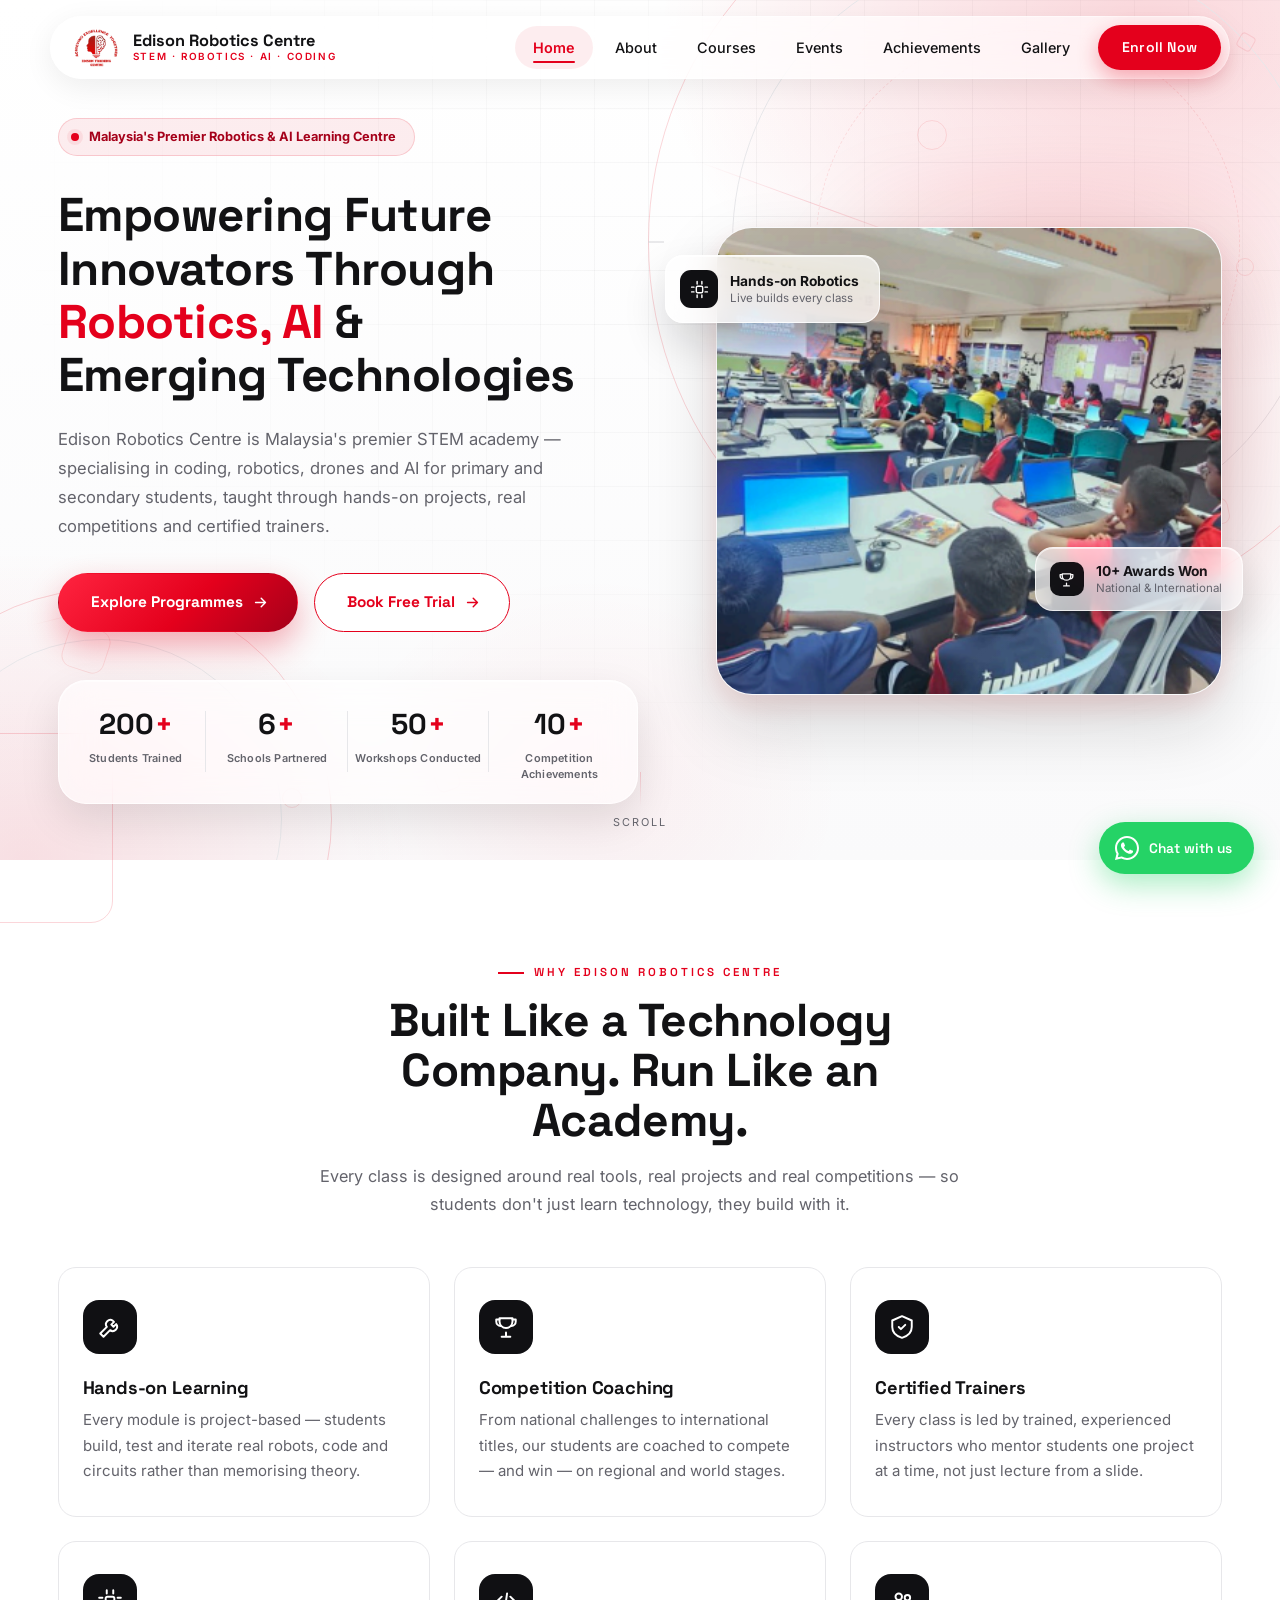
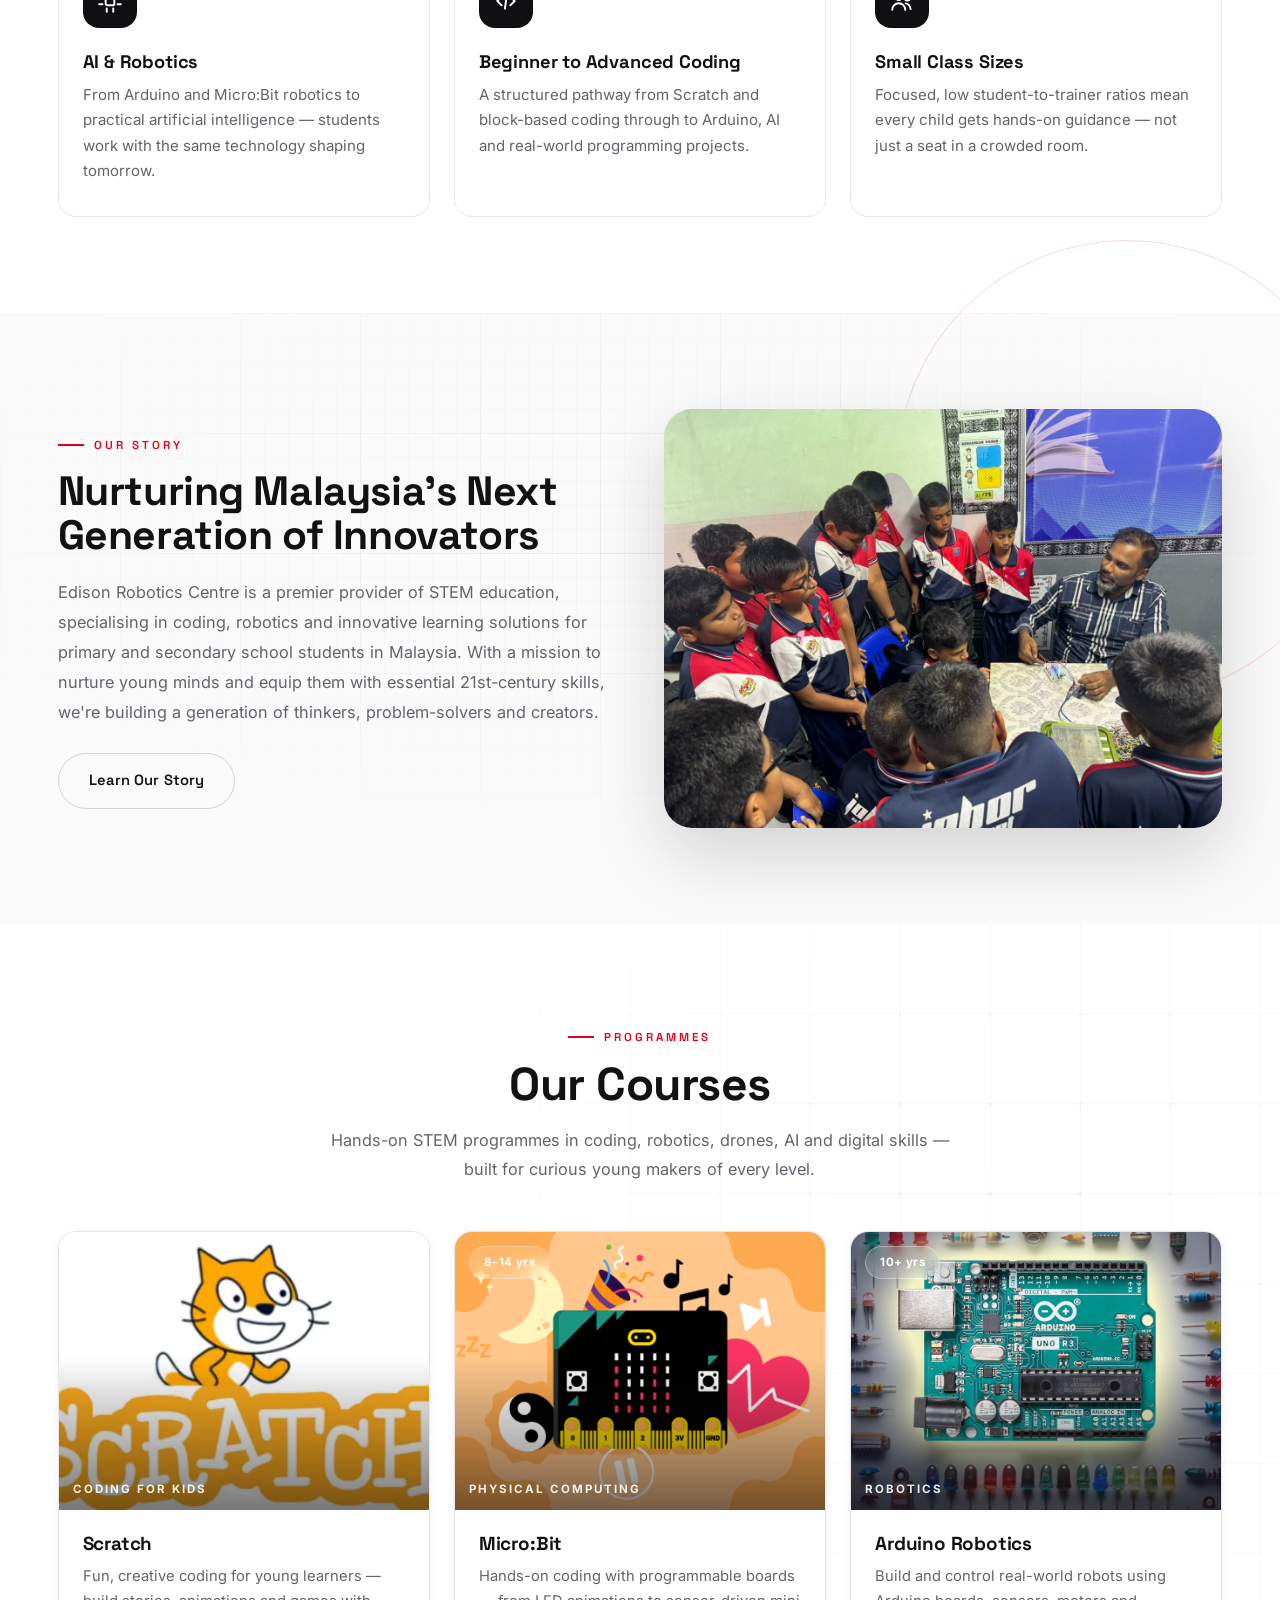
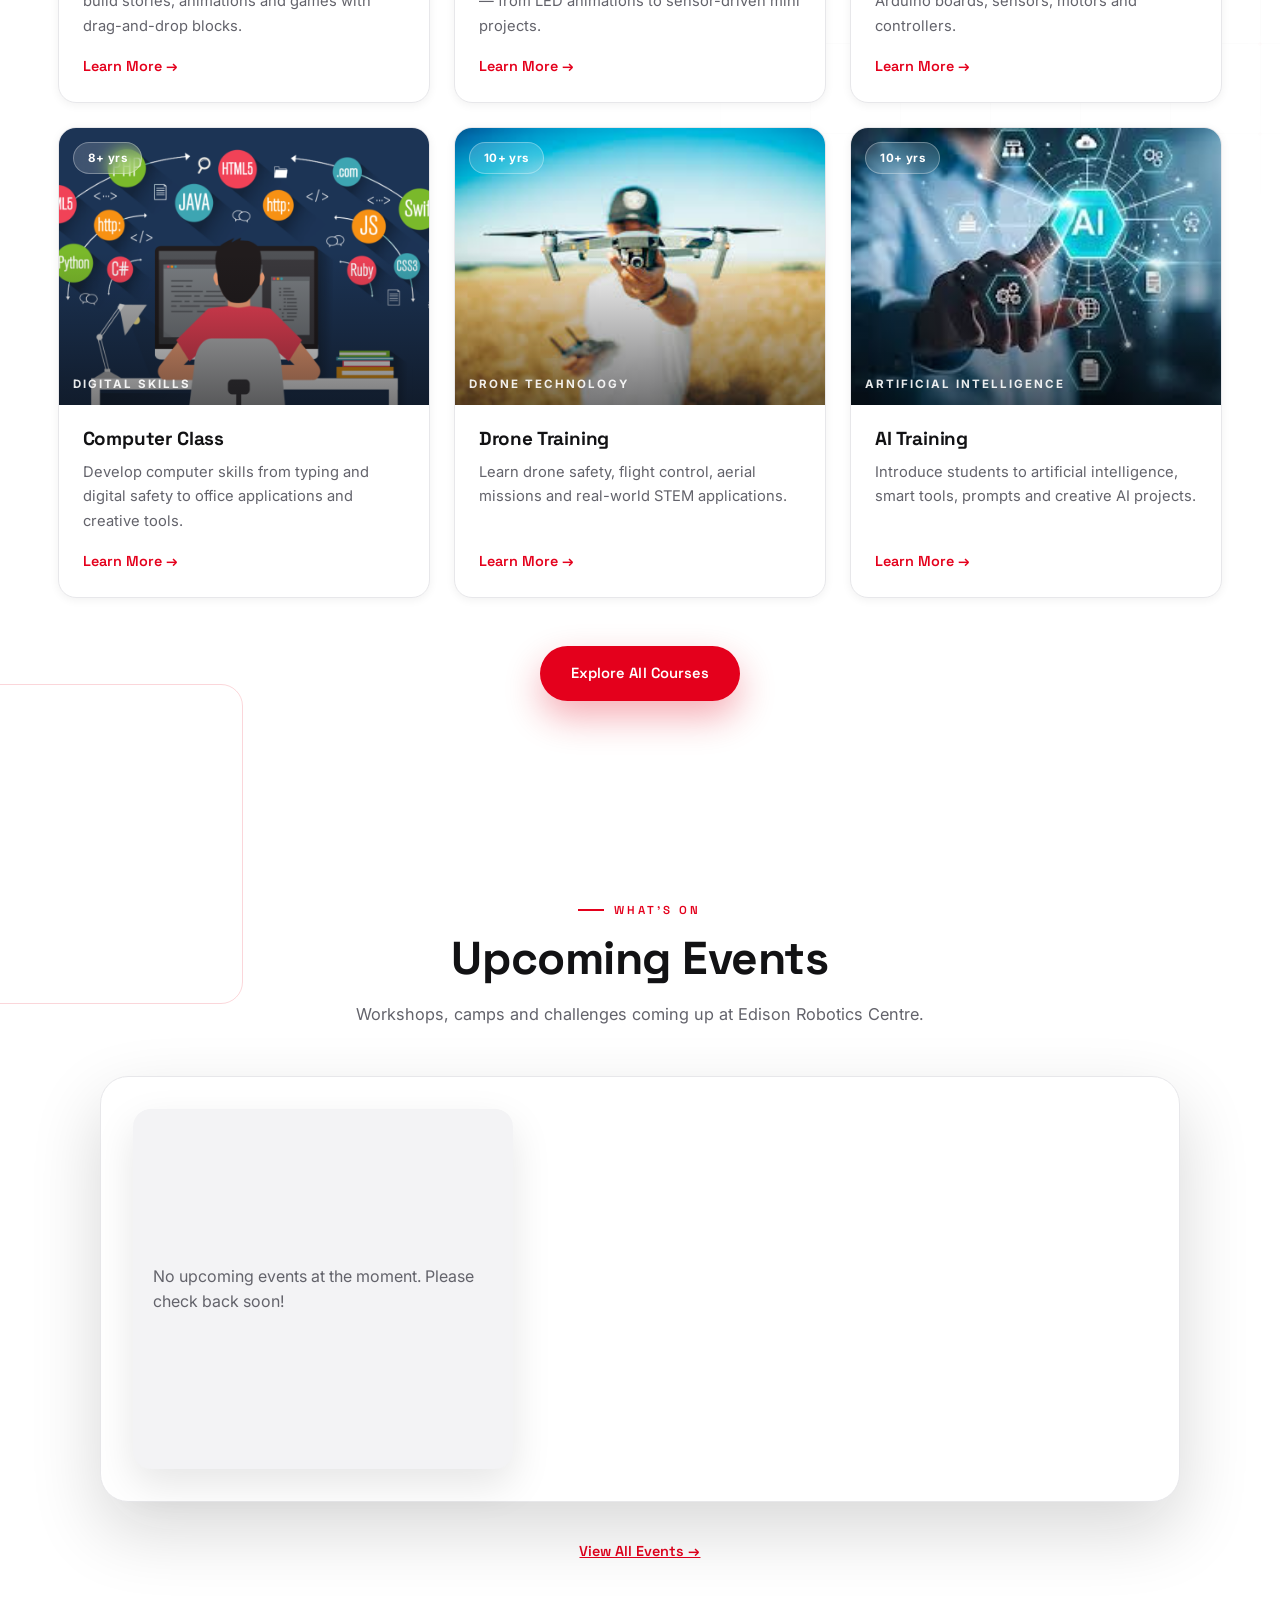
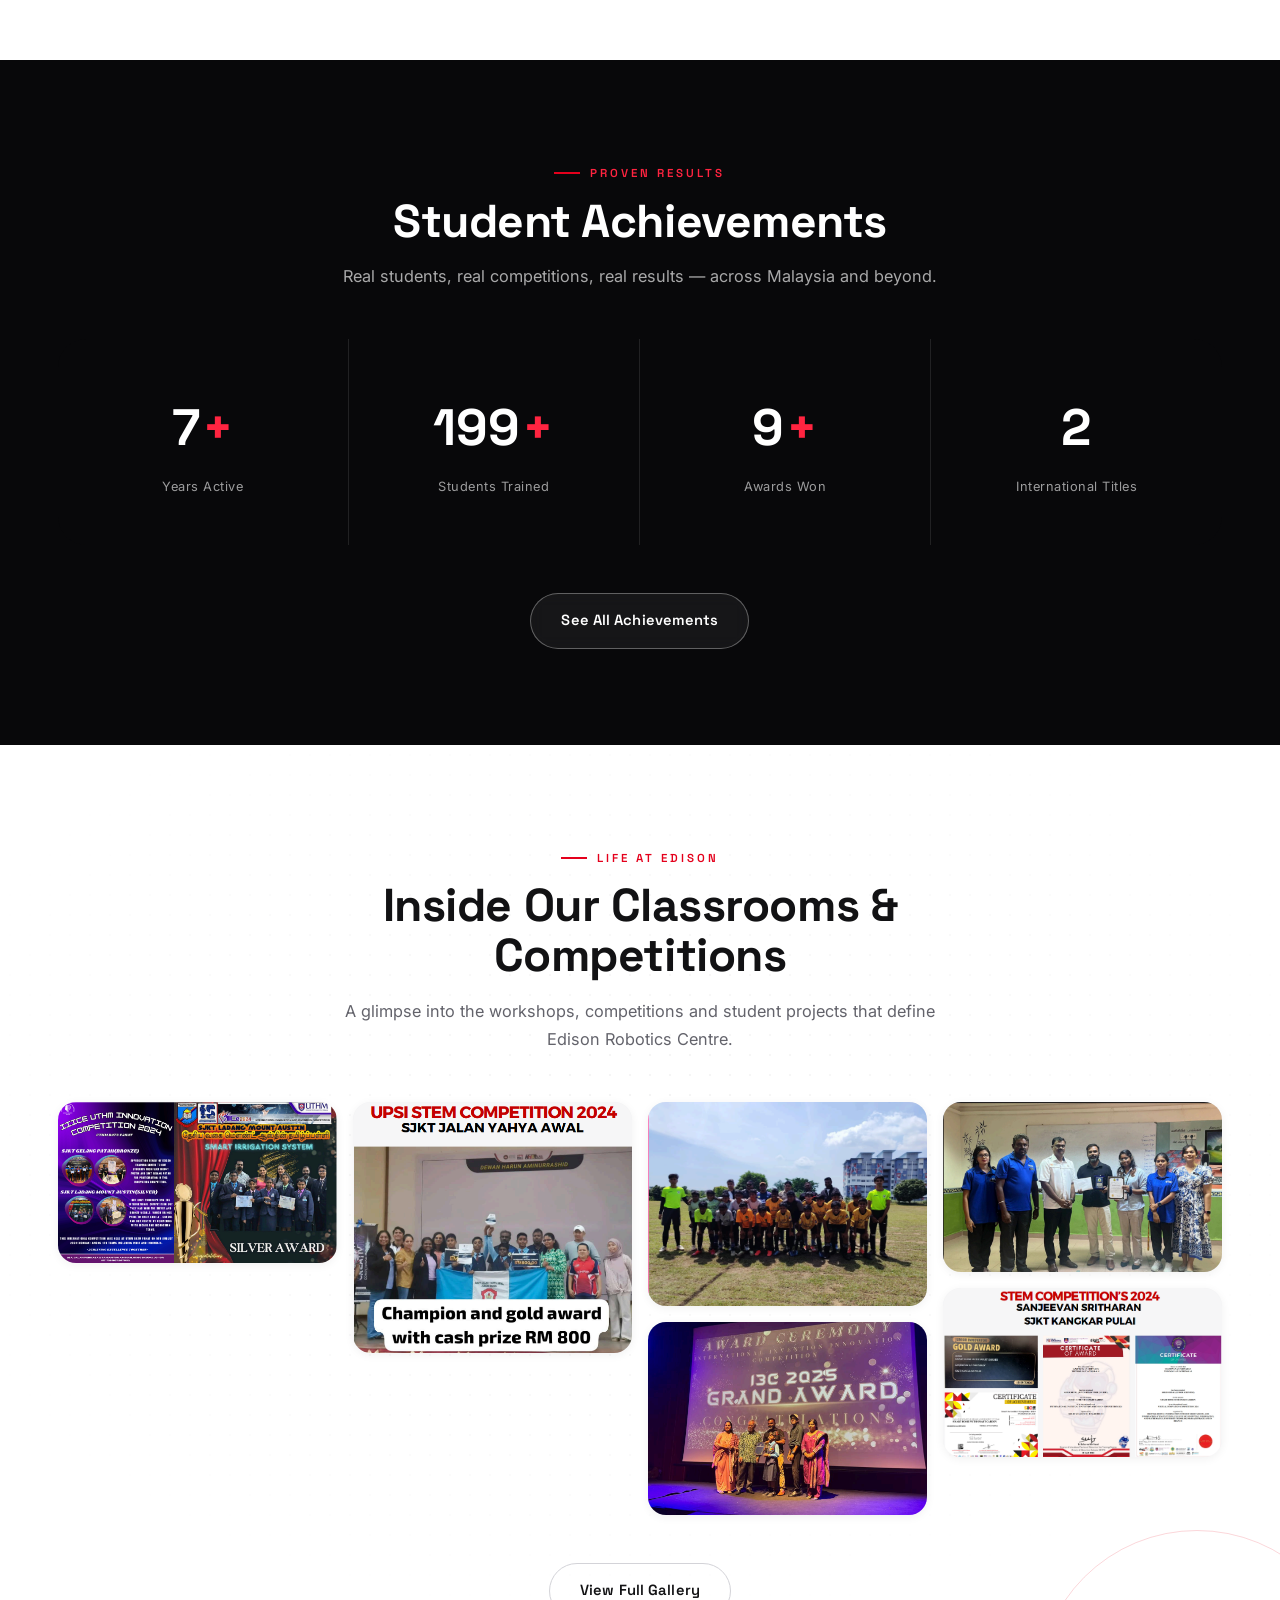
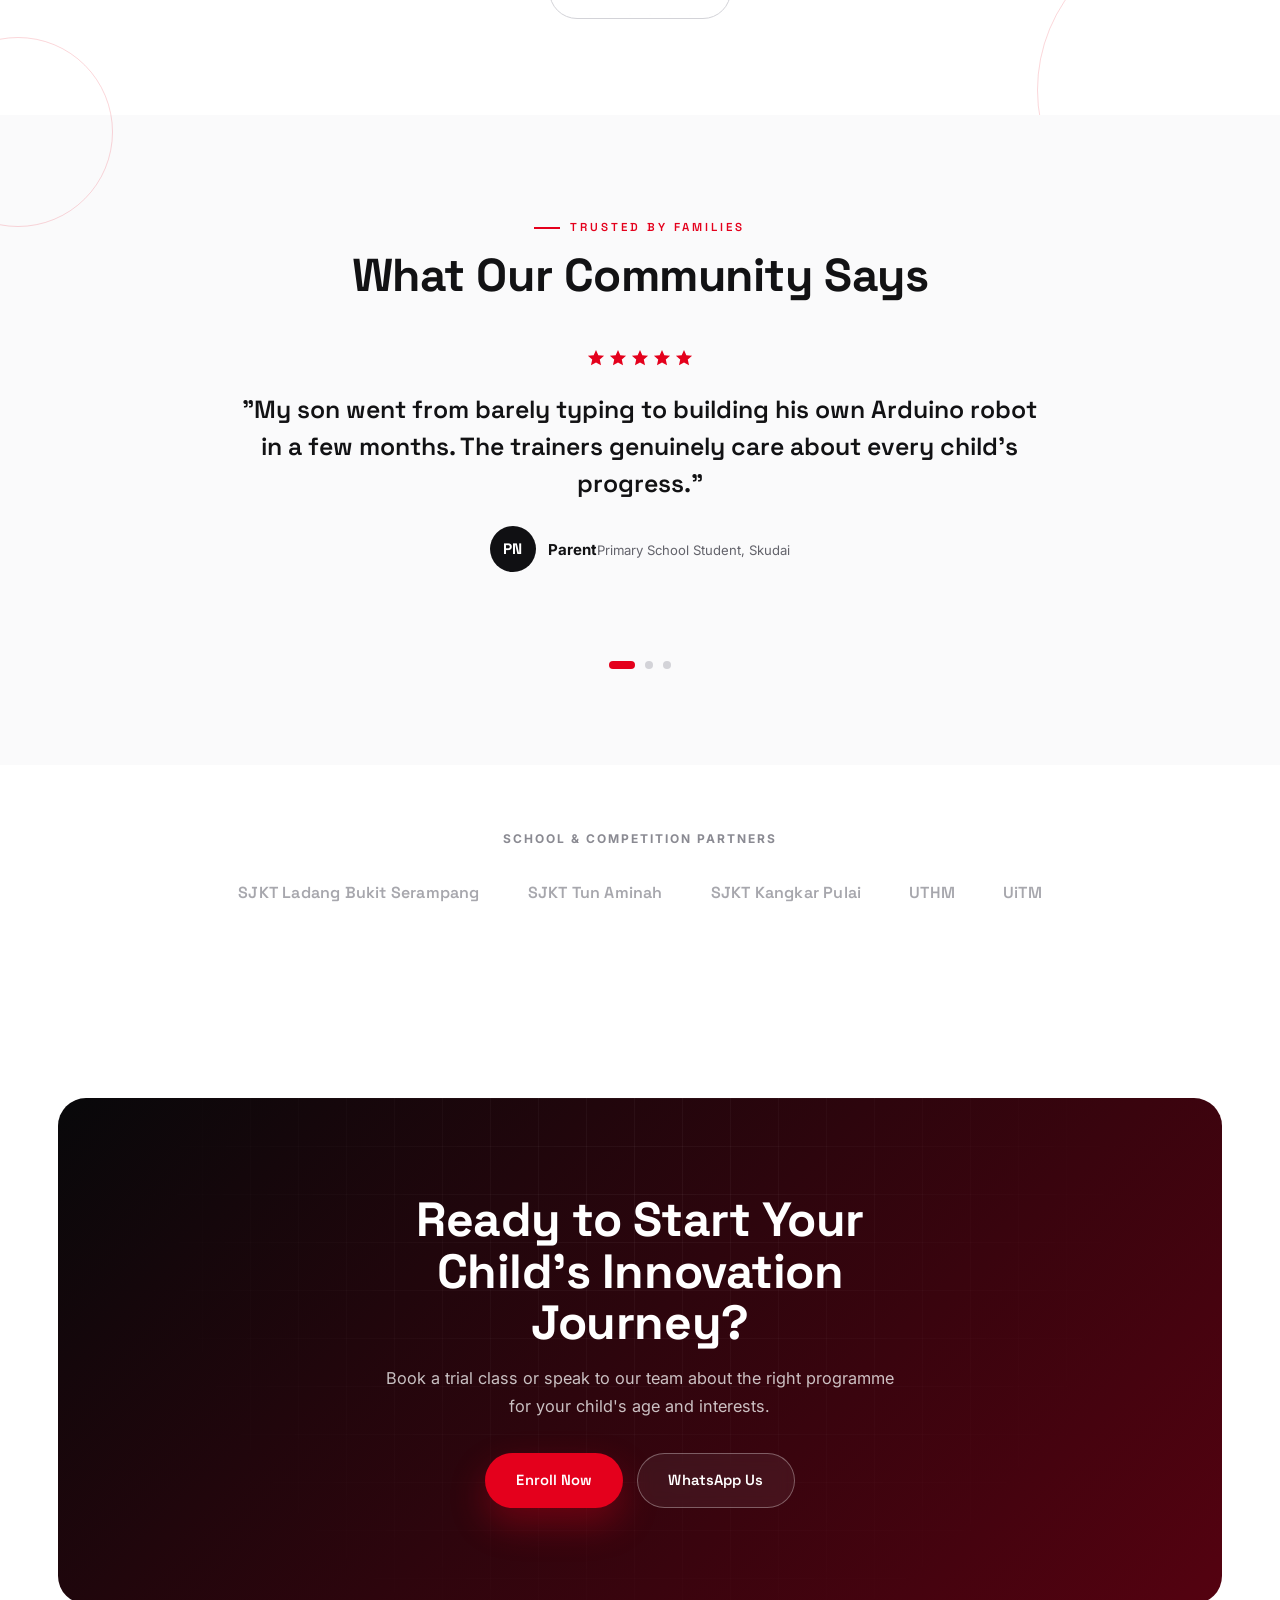
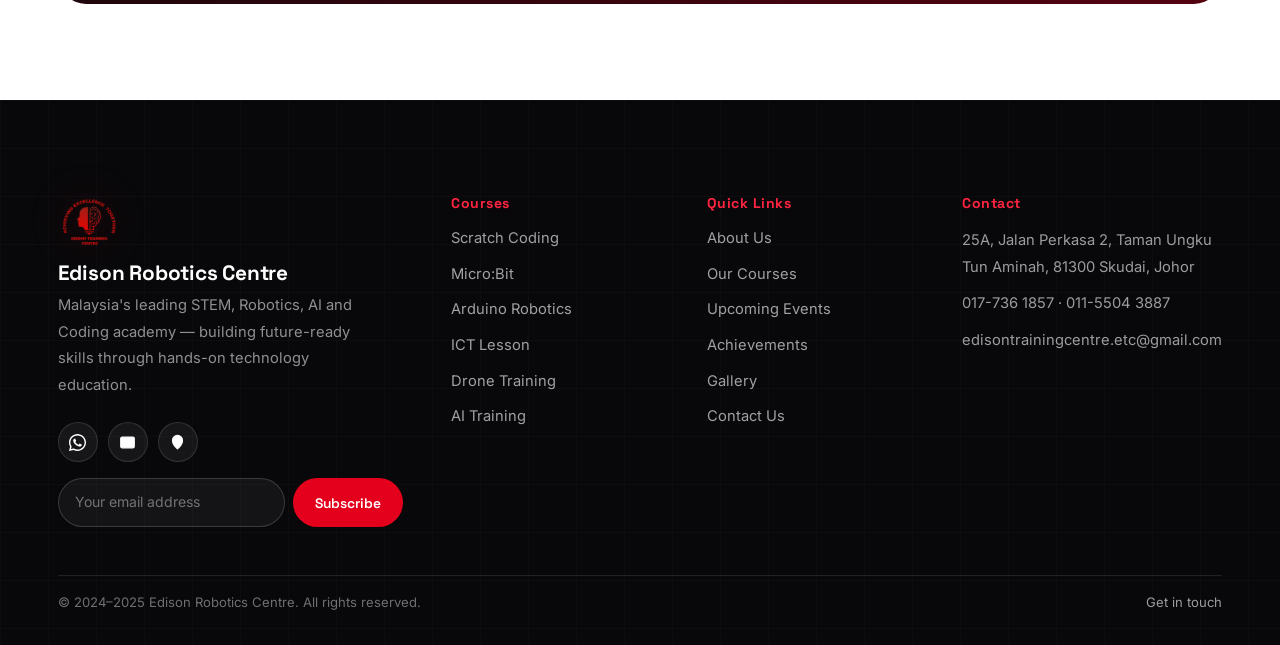
==== commit 03fcb3c0: "Premium hero redesign, dual registration links, and sitewide background system Rebuild the homepage " ====
--- a/index.html
+++ b/index.html
@@ -37,36 +37,114 @@
 
   <!-- ===== HERO ===== -->
   <section class="hero">
-    <div class="hero-media">
-      <video autoplay muted loop playsinline poster="assets/ach1.PNG">
-        <source src="assets/ach40.mp4" type="video/mp4">
-      </video>
-    </div>
-    <div class="hero-overlay"></div>
-    <div class="hero-grid-fx"></div>
-
-    <div class="hero-content">
-      <span class="hero-kicker"><span class="dot-live">●</span> Malaysia's Leading Robotics &amp; AI Academy</span>
-      <h1>Preparing Future <span class="accent">Innovators</span></h1>
-      <div class="hero-stack">
-        <span>Robotics</span><span>Artificial Intelligence</span><span>Coding</span>
-      </div>
-      <p class="sub">
-        Edison Robotics Centre is Malaysia's premier STEM academy — specialising in coding, robotics,
-        drones and AI for primary and secondary students, taught through hands-on projects, real
-        competitions and certified trainers.
-      </p>
-      <div class="hero-actions">
-        <a href="courses.html" class="btn btn-primary">Explore Courses</a>
-        <a href="events.html" class="btn btn-ghost">Upcoming Events</a>
-      </div>
+    <div class="hero-bg-fx" aria-hidden="true"></div>
+    <div class="hero-grid-fx" aria-hidden="true"></div>
+    <div class="hero-orbit" id="heroOrbitA" aria-hidden="true">
+      <span class="hero-orbit-ring-3"></span>
+      <span class="hero-orbit-tick hero-orbit-tick-n"></span>
+      <span class="hero-orbit-tick hero-orbit-tick-e"></span>
+      <span class="hero-orbit-tick hero-orbit-tick-s"></span>
+      <span class="hero-orbit-tick hero-orbit-tick-w"></span>
+      <span class="hero-orbit-dot hero-orbit-dot-1"></span>
+      <span class="hero-orbit-dot hero-orbit-dot-2"></span>
+    </div>
+    <div class="hero-orbit-b" id="heroOrbitB" aria-hidden="true">
+      <span class="hero-orbit-dot hero-orbit-dot-3"></span>
+    </div>
+    <div class="hero-lines" aria-hidden="true">
+      <span class="hero-line hero-line-1"></span>
+      <span class="hero-line hero-line-2"></span>
+      <span class="hero-line hero-line-3"></span>
+    </div>
+    <div class="hero-shapes" aria-hidden="true">
+      <span class="hero-shape hero-shape-1"></span>
+      <span class="hero-shape hero-shape-2"></span>
+      <span class="hero-shape hero-shape-3"></span>
+      <span class="hero-shape hero-shape-4"></span>
+      <span class="hero-shape hero-shape-5"></span>
+      <span class="hero-shape hero-shape-6"></span>
+      <span class="hero-shape hero-shape-7"></span>
+      <span class="hero-shape hero-shape-8"></span>
+      <span class="hero-shape hero-shape-9"></span>
+    </div>
+
+    <div class="hero-inner">
+
+      <div class="hero-copy">
+        <span class="hero-badge reveal"><span class="dot-live" aria-hidden="true"></span> Malaysia's Premier Robotics &amp; AI Learning Centre</span>
+
+        <h1 class="reveal d1">Empowering Future Innovators Through <span class="accent">Robotics, AI</span> &amp; Emerging Technologies</h1>
+
+        <p class="hero-lead reveal d2">
+          Edison Robotics Centre is Malaysia's premier STEM academy — specialising in coding, robotics,
+          drones and AI for primary and secondary students, taught through hands-on projects, real
+          competitions and certified trainers.
+        </p>
+
+        <div class="hero-cta-row reveal d3">
+          <a href="courses.html" class="btn-hero-primary">
+            <span class="btn-shine" aria-hidden="true"></span>
+            <span class="btn-label">Explore Programmes</span>
+            <svg class="btn-arrow" viewBox="0 0 24 24" fill="none" stroke="currentColor" stroke-width="2" stroke-linecap="round" stroke-linejoin="round" aria-hidden="true"><path d="M5 12h14M13 6l6 6-6 6"/></svg>
+          </a>
+          <a href="contactus.html" class="btn-hero-secondary">
+            <span class="btn-fill" aria-hidden="true"></span>
+            <span class="btn-label">Book Free Trial</span>
+            <svg class="btn-arrow" viewBox="0 0 24 24" fill="none" stroke="currentColor" stroke-width="2" stroke-linecap="round" stroke-linejoin="round" aria-hidden="true"><path d="M5 12h14M13 6l6 6-6 6"/></svg>
+          </a>
+        </div>
+
+        <div class="hero-stats-panel reveal d4">
+          <div class="hero-stat">
+            <div class="hero-stat-num" data-count-to="200">0<span class="suffix">+</span></div>
+            <div class="hero-stat-label">Students Trained</div>
+          </div>
+          <div class="hero-stat">
+            <div class="hero-stat-num" data-count-to="6">0<span class="suffix">+</span></div>
+            <div class="hero-stat-label">Schools Partnered</div>
+          </div>
+          <div class="hero-stat">
+            <div class="hero-stat-num" data-count-to="50">0<span class="suffix">+</span></div>
+            <div class="hero-stat-label">Workshops Conducted</div>
+          </div>
+          <div class="hero-stat">
+            <div class="hero-stat-num" data-count-to="10">0<span class="suffix">+</span></div>
+            <div class="hero-stat-label">Competition Achievements</div>
+          </div>
+        </div>
+      </div>
+
+      <div class="hero-visual reveal-right" id="heroVisual">
+        <div class="hero-visual-glow" aria-hidden="true"></div>
+        <div class="hero-visual-frame">
+          <video autoplay muted loop playsinline poster="assets/ach1.PNG">
+            <source src="assets/ach40.mp4" type="video/mp4">
+          </video>
+          <div class="hero-visual-sheen" aria-hidden="true"></div>
+        </div>
+
+        <div class="hero-float-card hero-float-card-top">
+          <span class="hfc-icon" aria-hidden="true">
+            <svg viewBox="0 0 24 24" fill="none" stroke="currentColor" stroke-width="1.8" stroke-linecap="round" stroke-linejoin="round"><rect x="8" y="8" width="8" height="8" rx="1.5"/><path d="M9 2v3M15 2v3M9 19v3M15 19v3M2 9h3M2 15h3M19 9h3M19 15h3"/></svg>
+          </span>
+          <div class="hfc-text"><strong>Hands-on Robotics</strong><span>Live builds every class</span></div>
+        </div>
+
+        <div class="hero-float-card hero-float-card-bottom">
+          <span class="hfc-icon" aria-hidden="true">
+            <svg viewBox="0 0 24 24" fill="none" stroke="currentColor" stroke-width="1.8" stroke-linecap="round" stroke-linejoin="round"><path d="M8 21h8M12 17v4M6 4h12v3a6 6 0 0 1-12 0V4Z"/><path d="M6 5H3v2a4 4 0 0 0 4 4M18 5h3v2a4 4 0 0 1-4 4"/></svg>
+          </span>
+          <div class="hfc-text"><strong>10+ Awards Won</strong><span>National &amp; International</span></div>
+        </div>
+      </div>
+
     </div>
 
     <div class="hero-scroll-cue"><span class="line"></span>Scroll</div>
   </section>
 
   <!-- ===== WHY EDISON ===== -->
-  <section class="section" id="why">
+  <section class="section deco-square deco-sm deco-tl" id="why">
     <div class="container">
       <div class="section-head centered reveal">
         <span class="eyebrow">Why Edison Robotics Centre</span>
@@ -128,7 +206,7 @@
   </section>
 
   <!-- ===== ABOUT TEASER ===== -->
-  <section class="section bg-alt" id="about">
+  <section class="section bg-alt bg-pattern-blueprint deco-circle deco-lg deco-tr" id="about">
     <div class="container">
       <div class="split-2">
         <div class="reveal-left">
@@ -150,7 +228,7 @@
   </section>
 
   <!-- ===== COURSES ===== -->
-  <section class="section" id="courses">
+  <section class="section bg-pattern-circuit deco-square deco-md deco-bl deco-delay-1" id="courses">
     <div class="container">
       <div class="section-head centered reveal">
         <span class="eyebrow">Programmes</span>
@@ -344,7 +422,7 @@
   </section>
 
   <!-- ===== GALLERY PREVIEW ===== -->
-  <section class="section" id="gallery">
+  <section class="section bg-pattern-dots deco-circle deco-md deco-br deco-delay-2" id="gallery">
     <div class="container">
       <div class="section-head centered reveal">
         <span class="eyebrow">Life at Edison</span>
@@ -368,7 +446,7 @@
   </section>
 
   <!-- ===== TESTIMONIALS ===== -->
-  <section class="section bg-alt">
+  <section class="section bg-alt deco-circle deco-sm deco-tl">
     <div class="container">
       <div class="section-head centered reveal">
         <span class="eyebrow">Trusted By Families</span>
--- a/style.css
+++ b/style.css
@@ -256,20 +256,22 @@
   align-items: center;
   justify-content: space-between;
   gap: var(--sp-4);
-  padding: 10px 10px 10px 20px;
+  padding: 8px 8px 8px 20px;
   border-radius: var(--r-full);
-  background: rgba(255, 255, 255, 0.68);
+  background: rgba(255, 255, 255, 0.66);
   border: 1px solid rgba(255, 255, 255, 0.5);
-  box-shadow: 0 10px 40px rgba(10, 10, 12, 0.10);
-  backdrop-filter: blur(20px) saturate(160%);
-  -webkit-backdrop-filter: blur(20px) saturate(160%);
-  transition: background var(--dur-med) var(--ease), box-shadow var(--dur-med) var(--ease), padding var(--dur-med) var(--ease);
+  box-shadow: 0 8px 30px rgba(10, 10, 12, 0.07);
+  backdrop-filter: blur(22px) saturate(170%);
+  -webkit-backdrop-filter: blur(22px) saturate(170%);
+  transition: background var(--dur-med) var(--ease), box-shadow var(--dur-med) var(--ease), padding var(--dur-med) var(--ease), backdrop-filter var(--dur-med) var(--ease);
 }
 
 .site-header.scrolled .nav-container {
-  background: rgba(255, 255, 255, 0.86);
-  box-shadow: 0 14px 44px rgba(10, 10, 12, 0.16);
-  padding: 7px 7px 7px 18px;
+  background: rgba(255, 255, 255, 0.84);
+  box-shadow: 0 12px 36px rgba(10, 10, 12, 0.12);
+  padding: 6px 6px 6px 16px;
+  backdrop-filter: blur(26px) saturate(180%);
+  -webkit-backdrop-filter: blur(26px) saturate(180%);
 }
 
 .site-header.nav-hidden { top: -110px; }
@@ -283,12 +285,12 @@
 }
 
 .nav-logo img {
-  height: 42px;
+  height: 40px;
   width: auto;
   object-fit: contain;
   transition: height var(--dur-med) var(--ease);
 }
-.site-header.scrolled .nav-logo img { height: 36px; }
+.site-header.scrolled .nav-logo img { height: 33px; }
 
 .nav-brand-text { line-height: 1.15; min-width: 0; }
 .nav-brand-text .name {
@@ -312,7 +314,7 @@
 .nav-menu {
   display: flex;
   align-items: center;
-  gap: 2px;
+  gap: 4px;
 }
 
 .nav-menu a:not(.nav-btn) {
@@ -322,12 +324,27 @@
   color: var(--text);
   font-weight: 500;
   font-size: 0.9rem;
-  padding: 10px 16px;
+  padding: 10px 18px;
   border-radius: var(--r-full);
   transition: color var(--dur-fast), background var(--dur-fast);
 }
+.nav-menu a:not(.nav-btn)::after {
+  content: "";
+  position: absolute;
+  left: 18px;
+  right: 18px;
+  bottom: 6px;
+  height: 2px;
+  border-radius: 2px;
+  background: var(--red);
+  transform: scaleX(0);
+  transform-origin: center;
+  transition: transform var(--dur-fast) var(--ease-soft);
+}
 .nav-menu a:not(.nav-btn):hover { color: var(--red); background: var(--red-subtle); }
+.nav-menu a:not(.nav-btn):hover::after { transform: scaleX(1); }
 .nav-menu a.active-link { color: var(--red); background: var(--red-subtle); font-weight: 600; }
+.nav-menu a.active-link::after { transform: scaleX(1); }
 
 .nav-btn {
   background: var(--red) !important;
@@ -404,132 +421,419 @@
 /* ================= HOME HERO ================= */
 .hero {
   position: relative;
-  min-height: 100vh;
   display: flex;
   align-items: center;
-  color: var(--white);
+  color: var(--text);
   overflow: hidden;
-  background: var(--black);
-}
-
-.hero-media { position: absolute; inset: 0; z-index: 0; }
-.hero-media video, .hero-media img {
+  background: linear-gradient(180deg, var(--white) 0%, var(--gray-50) 100%);
+  padding: 118px 0 56px;
+}
+
+/* soft red glows, top-right and bottom-left */
+.hero-bg-fx {
   position: absolute;
   inset: 0;
-  width: 100%;
-  height: 100%;
-  object-fit: cover;
-}
-
-.hero-overlay {
+  z-index: 0;
+  pointer-events: none;
+  background:
+    radial-gradient(760px 560px at 90% 4%, rgba(228,0,28,0.16), transparent 65%),
+    radial-gradient(620px 500px at 2% 100%, rgba(228,0,28,0.11), transparent 62%),
+    radial-gradient(420px 360px at 46% 92%, rgba(228,0,28,0.05), transparent 60%);
+}
+
+/* technology grid, spread across most of the hero */
+.hero-grid-fx {
   position: absolute;
   inset: 0;
-  z-index: 1;
-  background:
-    linear-gradient(180deg, rgba(8,8,10,0.55) 0%, rgba(8,8,10,0.35) 38%, rgba(8,8,10,0.86) 100%),
-    linear-gradient(100deg, rgba(8,8,10,0.55) 0%, transparent 55%, rgba(228,0,28,0.18) 100%);
-}
-
-.hero-grid-fx {
+  z-index: 0;
+  pointer-events: none;
+  background-image: linear-gradient(rgba(16,16,19,0.055) 1px, transparent 1px), linear-gradient(90deg, rgba(16,16,19,0.055) 1px, transparent 1px);
+  background-size: 54px 54px;
+  mask-image: radial-gradient(ellipse 85% 80% at 68% 30%, rgba(0,0,0,0.9), transparent 80%);
+}
+
+/* orbit / radar motif — top-right, primary */
+.hero-orbit {
+  position: absolute;
+  z-index: 0;
+  top: -16%;
+  right: -10%;
+  width: 760px;
+  height: 760px;
+  pointer-events: none;
+  transform: translateY(var(--deco-scroll-y, 0px));
+  will-change: transform;
+}
+.hero-orbit::before, .hero-orbit::after {
+  content: "";
   position: absolute;
   inset: 0;
-  z-index: 1;
+  border-radius: 50%;
+  border: 1px solid var(--red-line);
+}
+.hero-orbit::after { inset: 84px; border-color: var(--gray-200); }
+.hero-orbit-ring-3 {
+  position: absolute;
+  inset: 168px;
+  border-radius: 50%;
+  border: 1px dashed var(--red-line);
+  opacity: 0.6;
+}
+.hero-orbit-tick {
+  position: absolute;
+  background: var(--gray-300);
+}
+.hero-orbit-tick-n { top: 0; left: 50%; width: 1px; height: 16px; transform: translateX(-50%); }
+.hero-orbit-tick-e { top: 50%; right: 0; width: 16px; height: 1px; transform: translateY(-50%); }
+.hero-orbit-tick-s { bottom: 0; left: 50%; width: 1px; height: 16px; transform: translateX(-50%); }
+.hero-orbit-tick-w { top: 50%; left: 0; width: 16px; height: 1px; transform: translateY(-50%); }
+.hero-orbit-dot {
+  position: absolute;
+  width: 7px; height: 7px;
+  border-radius: 50%;
+  background: var(--red);
+  box-shadow: 0 0 0 5px var(--red-subtle);
+}
+.hero-orbit-dot-1 { top: 0; left: 50%; transform: translate(-50%, -50%); }
+.hero-orbit-dot-2 { top: 84px; right: -3.5px; }
+
+/* secondary orbit — bottom-left, smaller, balances the composition */
+.hero-orbit-b {
+  position: absolute;
+  z-index: 0;
+  top: auto;
+  bottom: -22%;
+  left: -10%;
+  right: auto;
+  width: 460px;
+  height: 460px;
   pointer-events: none;
-  background-image: linear-gradient(rgba(255,255,255,0.05) 1px, transparent 1px), linear-gradient(90deg, rgba(255,255,255,0.05) 1px, transparent 1px);
-  background-size: 56px 56px;
-  mask-image: radial-gradient(circle at 30% 30%, rgba(0,0,0,0.9), transparent 70%);
-  opacity: 0.7;
-}
-
-.hero-content {
+  transform: translateY(var(--deco-scroll-y, 0px));
+  will-change: transform;
+}
+.hero-orbit-b::before, .hero-orbit-b::after {
+  content: "";
+  position: absolute;
+  inset: 0;
+  border-radius: 50%;
+  border: 1px solid var(--red-line);
+}
+.hero-orbit-b::after { inset: 50px; border-color: var(--gray-200); }
+.hero-orbit-dot-3 { bottom: 0; left: 50%; transform: translate(-50%, 50%); }
+
+/* faint diagonal connector lines, network-style */
+.hero-lines { position: absolute; inset: 0; z-index: 0; pointer-events: none; }
+.hero-line {
+  position: absolute;
+  height: 1px;
+  background: linear-gradient(90deg, transparent, var(--red-line), transparent);
+}
+.hero-line-1 { top: 24%; left: 54%; width: 260px; transform: rotate(20deg); }
+.hero-line-2 { bottom: 30%; left: 2%; width: 200px; transform: rotate(-14deg); }
+.hero-line-3 { top: 68%; right: 10%; width: 180px; transform: rotate(8deg); }
+
+/* minimal floating geometric shapes, spread across open areas */
+.hero-shapes { position: absolute; inset: 0; z-index: 0; pointer-events: none; }
+.hero-shape {
+  position: absolute;
+  border: 1.5px solid var(--red-line);
+  opacity: 0.6;
+  animation: heroShapeFloat 9s ease-in-out infinite;
+}
+.hero-shape-1 { top: 14%; right: 26%; width: 30px; height: 30px; border-radius: 50%; animation-delay: 0s; }
+.hero-shape-2 { bottom: 22%; left: 5%; width: 44px; height: 44px; border-radius: 12px; transform: rotate(18deg); animation-delay: 1.4s; }
+.hero-shape-3 { top: 58%; right: 4%; width: 26px; height: 26px; border-radius: 8px; transform: rotate(-12deg); animation-delay: 2.8s; }
+.hero-shape-6 { top: 30%; right: 2%; width: 18px; height: 18px; border-radius: 50%; animation-delay: 1.8s; }
+.hero-shape-7 { bottom: 42%; right: 22%; width: 20px; height: 20px; border-radius: 6px; transform: rotate(45deg); animation-delay: 0.9s; }
+.hero-shape-8 { top: 6%; left: 42%; width: 16px; height: 16px; border-radius: 50%; animation-delay: 2.4s; }
+.hero-shape-9 { bottom: 8%; left: 34%; width: 24px; height: 24px; border-radius: 7px; transform: rotate(-20deg); animation-delay: 0.4s; }
+.hero-shape-4 { top: 4%; right: 2%; width: 16px; height: 16px; border-radius: 4px; transform: rotate(30deg); animation-delay: 0.6s; }
+.hero-shape-5 { bottom: 6%; left: 22%; width: 20px; height: 20px; border-radius: 50%; animation-delay: 2s; }
+@keyframes heroShapeFloat {
+  0%, 100% { transform: translateY(0) rotate(var(--r, 0deg)); }
+  50% { transform: translateY(-16px) rotate(var(--r, 0deg)); }
+}
+
+.hero-inner {
   position: relative;
   z-index: 2;
   width: 91%;
   max-width: var(--container);
   margin: 0 auto;
-  padding-top: 100px;
-}
-
-.hero-kicker {
+  display: grid;
+  grid-template-columns: 1.08fr 0.92fr;
+  gap: clamp(2.5rem, 5vw, 5rem);
+  align-items: center;
+}
+
+/* ---- left column ---- */
+.hero-badge {
   display: inline-flex;
   align-items: center;
   gap: 10px;
-  padding: 8px 18px 8px 8px;
+  padding: 8px 18px 8px 12px;
   border-radius: var(--r-full);
-  background: rgba(255,255,255,0.08);
-  border: 1px solid rgba(255,255,255,0.18);
-  backdrop-filter: blur(10px);
+  background: var(--red-subtle);
+  border: 1px solid var(--red-line);
   font-size: 0.8rem;
+  font-weight: 700;
+  color: var(--red-dark);
+  margin-bottom: var(--sp-6);
+}
+.hero-badge .dot-live {
+  width: 8px; height: 8px; border-radius: 50%;
+  background: var(--red);
+  box-shadow: 0 0 0 4px var(--red-subtle);
+  flex-shrink: 0;
+}
+
+.hero-copy h1 {
+  font-size: clamp(2.3rem, 3.7vw, 3.4rem);
+  line-height: 1.12;
+  letter-spacing: -0.01em;
+  max-width: 21ch;
+  text-wrap: balance;
+  color: var(--text);
+}
+.hero-copy h1 .accent { color: var(--red); }
+
+.hero-lead {
+  margin-top: var(--sp-5);
+  max-width: 54ch;
+  font-size: 1.04rem;
+  line-height: 1.75;
+  color: var(--text-muted);
+}
+
+.hero-cta-row {
+  margin-top: var(--sp-6);
+  display: flex;
+  gap: 16px;
+  flex-wrap: wrap;
+}
+
+.btn-hero-primary,
+.btn-hero-secondary {
+  position: relative;
+  isolation: isolate;
+  overflow: hidden;
+  display: inline-flex;
+  align-items: center;
+  gap: 9px;
+  font-family: var(--font-head);
+  font-weight: 700;
+  font-size: 0.96rem;
+  padding: 16px 28px 16px 32px;
+  border-radius: var(--r-full);
+  text-decoration: none;
+  border: 1.5px solid transparent;
+  transition: transform var(--dur-fast) var(--ease-soft), box-shadow var(--dur-fast) var(--ease-soft), background var(--dur-fast) var(--ease-soft), color var(--dur-fast) var(--ease-soft), border-color var(--dur-fast) var(--ease-soft);
+}
+.btn-hero-primary:focus-visible, .btn-hero-secondary:focus-visible { outline: 2px solid var(--red); outline-offset: 3px; }
+.btn-hero-primary .btn-label, .btn-hero-secondary .btn-label,
+.btn-hero-primary .btn-arrow, .btn-hero-secondary .btn-arrow { position: relative; z-index: 1; }
+.btn-arrow { width: 17px; height: 17px; flex-shrink: 0; transition: transform var(--dur-fast) var(--ease-soft); }
+.btn-hero-primary:hover .btn-arrow, .btn-hero-secondary:hover .btn-arrow { transform: translateX(4px); }
+
+.btn-hero-primary {
+  background: linear-gradient(135deg, var(--red-bright) 0%, var(--red) 55%, var(--red-dark) 100%);
+  color: var(--white);
+  box-shadow: 0 14px 32px var(--red-glow);
+}
+.btn-hero-primary:hover { transform: translateY(-3px) scale(1.02); box-shadow: 0 20px 44px var(--red-glow); }
+.btn-hero-primary .btn-shine {
+  position: absolute;
+  top: 0; left: -60%;
+  width: 40%; height: 100%;
+  background: linear-gradient(115deg, transparent, rgba(255,255,255,0.55), transparent);
+  transform: skewX(-20deg);
+  animation: btnShineSweep 3.4s ease-in-out infinite;
+  z-index: 0;
+}
+@keyframes btnShineSweep {
+  0%, 30% { left: -60%; }
+  70%, 100% { left: 130%; }
+}
+
+.btn-hero-secondary {
+  background: var(--white);
+  border-color: var(--red);
+  color: var(--red);
+}
+.btn-hero-secondary .btn-fill {
+  position: absolute;
+  inset: 0;
+  background: var(--red);
+  transform: scaleX(0);
+  transform-origin: left;
+  transition: transform 0.35s var(--ease-soft);
+  z-index: 0;
+}
+.btn-hero-secondary:hover .btn-fill { transform: scaleX(1); }
+.btn-hero-secondary:hover { color: var(--white); transform: translateY(-3px) scale(1.02); box-shadow: 0 14px 32px var(--red-glow); }
+
+.hero-stats-panel {
+  margin-top: var(--sp-7);
+  display: grid;
+  grid-template-columns: repeat(4, minmax(0, 1fr));
+  max-width: 580px;
+  padding: 1.3rem 0.4rem;
+  border-radius: var(--r-lg);
+  background: rgba(255,255,255,0.62);
+  backdrop-filter: blur(18px) saturate(160%);
+  -webkit-backdrop-filter: blur(18px) saturate(160%);
+  border: 1px solid rgba(255,255,255,0.75);
+  box-shadow: var(--shadow-md), inset 0 1px 0 rgba(255,255,255,0.6);
+}
+.hero-stat {
+  position: relative;
+  text-align: center;
+  padding: 0 0.4rem;
+  transition: transform var(--dur-fast) var(--ease-soft);
+}
+.hero-stat:not(:last-child)::after {
+  content: "";
+  position: absolute;
+  right: 0; top: 12%; bottom: 12%;
+  width: 1px;
+  background: var(--gray-200);
+}
+.hero-stat:hover { transform: translateY(-3px); }
+.hero-stat-num {
+  font-family: var(--font-head);
+  font-weight: 700;
+  font-size: clamp(1.4rem, 2.4vw, 1.8rem);
+  color: var(--text);
+  display: inline-flex;
+  align-items: baseline;
+  gap: 1px;
+}
+.hero-stat-num .suffix { color: var(--red); }
+.hero-stat-label {
+  margin-top: 4px;
+  font-size: 0.68rem;
   font-weight: 600;
-  color: rgba(255,255,255,0.92);
-  margin-bottom: var(--sp-6);
-}
-.hero-kicker .dot-live {
-  width: 22px; height: 22px; border-radius: 50%;
-  background: var(--red);
-  display: inline-flex; align-items: center; justify-content: center;
-  font-size: 0.65rem;
-}
-
-.hero-content h1 {
-  font-size: clamp(2.6rem, 6.6vw, 5.6rem);
-  line-height: 1.02;
-  max-width: 20ch;
-  text-wrap: balance;
-  text-shadow: 0 12px 44px rgba(0,0,0,0.35);
-}
-.hero-content h1 .accent { color: var(--red-bright); }
-
-.hero-stack {
-  margin-top: var(--sp-5);
+  letter-spacing: 0.2px;
+  color: var(--text-muted);
+  line-height: 1.4;
+}
+
+/* ---- right column: visual ---- */
+.hero-visual { position: relative; transition: transform 0.3s ease-out; will-change: transform; }
+
+.hero-visual-glow {
+  position: absolute;
+  inset: -14% -14% -14% 2%;
+  z-index: 0;
+  background: radial-gradient(circle at 58% 42%, rgba(228,0,28,0.20), transparent 68%);
+  filter: blur(22px);
+  pointer-events: none;
+}
+
+.hero-visual-frame {
+  position: relative;
+  z-index: 1;
+  aspect-ratio: 4 / 3.7;
+  border-radius: 36px;
+  overflow: hidden;
+  border: 1px solid rgba(255,255,255,0.55);
+  box-shadow: 0 30px 70px rgba(16,16,19,0.16), 0 10px 28px rgba(228,0,28,0.10), inset 0 1px 0 rgba(255,255,255,0.6);
+  background: var(--gray-100);
+}
+.hero-visual-frame video {
+  width: 100%;
+  height: 100%;
+  object-fit: cover;
+}
+.hero-visual-sheen {
+  position: absolute;
+  inset: 0;
+  pointer-events: none;
+  background: linear-gradient(135deg, rgba(255,255,255,0.16) 0%, transparent 32%, transparent 68%, rgba(255,255,255,0.07) 100%);
+  mix-blend-mode: overlay;
+}
+
+.hero-float-card {
+  position: absolute;
+  z-index: 3;
   display: flex;
-  flex-wrap: wrap;
-  gap: 10px 22px;
-  font-family: var(--font-head);
-  font-weight: 600;
-  font-size: clamp(0.95rem, 1.6vw, 1.15rem);
-  color: rgba(255,255,255,0.86);
-}
-.hero-stack span { display: inline-flex; align-items: center; gap: 10px; }
-.hero-stack span:not(:last-child)::after { content: ""; width: 5px; height: 5px; border-radius: 50%; background: var(--red-bright); margin-left: 12px; }
-
-.hero-content p.sub {
-  margin-top: var(--sp-5);
-  max-width: 620px;
-  font-size: 1.08rem;
-  line-height: 1.8;
-  color: rgba(255,255,255,0.78);
-}
-
-.hero-actions {
-  margin-top: var(--sp-7);
-  display: flex;
-  gap: 14px;
-  flex-wrap: wrap;
-}
+  align-items: center;
+  gap: 12px;
+  padding: 14px 20px 14px 14px;
+  border-radius: 18px;
+  background: rgba(255,255,255,0.72);
+  backdrop-filter: blur(14px) saturate(180%);
+  -webkit-backdrop-filter: blur(14px) saturate(180%);
+  border: 1px solid rgba(255,255,255,0.8);
+  box-shadow: 0 20px 44px rgba(16,16,19,0.14), inset 0 1px 0 rgba(255,255,255,0.7);
+  animation: heroCardFloat 6s ease-in-out infinite;
+  transition: transform 0.3s var(--ease-soft), box-shadow 0.3s var(--ease-soft);
+}
+.hero-float-card:hover {
+  transform: translateY(-6px) scale(1.04) !important;
+  box-shadow: 0 28px 56px rgba(16,16,19,0.2), inset 0 1px 0 rgba(255,255,255,0.8);
+  animation-play-state: paused;
+}
+.hero-float-card-top { top: 6%; left: -10%; z-index: 4; animation-delay: 0s; }
+.hero-float-card-bottom { bottom: 18%; right: -4%; z-index: 3; animation-delay: 1.2s; opacity: 0.96; }
+.hero-float-card-bottom .hfc-icon { width: 34px; height: 34px; border-radius: 10px; }
+.hero-float-card-bottom .hfc-icon svg { width: 17px; height: 17px; }
+@keyframes heroCardFloat {
+  0%, 100% { transform: translateY(0); }
+  50% { transform: translateY(-10px); }
+}
+
+.hfc-icon {
+  flex-shrink: 0;
+  width: 38px; height: 38px;
+  border-radius: 11px;
+  display: flex; align-items: center; justify-content: center;
+  background: var(--ink);
+  color: var(--white);
+}
+.hfc-icon svg { width: 19px; height: 19px; }
+.hfc-text { display: flex; flex-direction: column; line-height: 1.35; white-space: nowrap; }
+.hfc-text strong { font-size: 0.86rem; color: var(--text); font-weight: 700; }
+.hfc-text span { font-size: 0.72rem; color: var(--text-muted); }
 
 .hero-scroll-cue {
   position: absolute;
   left: 50%;
-  bottom: 34px;
+  bottom: 28px;
   transform: translateX(-50%);
   z-index: 2;
   display: flex;
   flex-direction: column;
   align-items: center;
   gap: 8px;
-  color: rgba(255,255,255,0.6);
+  color: var(--text-muted);
   font-size: 0.68rem;
   letter-spacing: 2px;
   text-transform: uppercase;
 }
-.hero-scroll-cue .line { width: 1px; height: 34px; background: linear-gradient(rgba(255,255,255,0.9), transparent); animation: scrollcue 2s ease-in-out infinite; }
+.hero-scroll-cue .line { width: 1px; height: 34px; background: linear-gradient(var(--red-line), transparent); animation: scrollcue 2s ease-in-out infinite; }
 @keyframes scrollcue { 0% { transform: scaleY(0); transform-origin: top; } 50% { transform: scaleY(1); transform-origin: top; } 51% { transform-origin: bottom; } 100% { transform: scaleY(0); transform-origin: bottom; } }
 
+@media (max-width: 980px) {
+  .hero-inner { grid-template-columns: 1fr; }
+  .hero-visual { max-width: 460px; margin: 0 auto; order: -1; transform: none !important; }
+  .hero-copy { text-align: center; }
+  .hero-copy h1 { max-width: none; margin-left: auto; margin-right: auto; }
+  .hero-lead { margin-left: auto; margin-right: auto; }
+  .hero-cta-row { justify-content: center; }
+  .hero-stats-panel { margin-left: auto; margin-right: auto; }
+}
+
 @media (max-width: 720px) {
-  .hero { min-height: 92vh; }
-  .hero-content { padding-top: 90px; }
-  .hero-actions .btn { flex: 1 1 auto; }
+  .hero { min-height: auto; padding: 120px 0 70px; }
+  .hero-cta-row .btn-hero-primary, .hero-cta-row .btn-hero-secondary { flex: 1 1 auto; justify-content: center; }
+  .hero-stats-panel { grid-template-columns: repeat(2, minmax(0, 1fr)); gap: var(--sp-5) 0; }
+  .hero-stat:nth-child(2)::after { display: none; }
+  .hero-shape-3 { display: none; }
+}
+
+@media (max-width: 560px) {
+  .hero-float-card { display: none; }
 }
 
 /* ================= INNER PAGE HERO ================= */
@@ -1038,6 +1342,105 @@
 .bg-alt { background: var(--surface-alt); }
 .bg-dark { background: var(--black); color: var(--white); }
 .rounded-media { border-radius: var(--r-lg); overflow: hidden; box-shadow: var(--shadow-lg); }
+
+/* ================= SECTION BACKGROUND SYSTEM =================
+   Extremely subtle (2-6% opacity) decorative textures applied to section
+   wrappers via modifier classes, so page structure/content never changes —
+   only what sits behind it. Rendered as a ::before layer under the content. */
+[class*="bg-pattern-"] { position: relative; isolation: isolate; }
+[class*="bg-pattern-"]::before {
+  content: "";
+  position: absolute;
+  inset: 0;
+  z-index: -1;
+  pointer-events: none;
+}
+
+/* engineering grid */
+.bg-pattern-grid::before {
+  background-image: linear-gradient(rgba(16,16,19,0.035) 1px, transparent 1px), linear-gradient(90deg, rgba(16,16,19,0.035) 1px, transparent 1px);
+  background-size: 56px 56px;
+  mask-image: radial-gradient(ellipse 70% 60% at 50% 30%, rgba(0,0,0,0.9), transparent 78%);
+}
+
+/* engineering blueprint — fine + coarse grid layered */
+.bg-pattern-blueprint::before {
+  background-image:
+    linear-gradient(rgba(16,16,19,0.05) 1px, transparent 1px),
+    linear-gradient(90deg, rgba(16,16,19,0.05) 1px, transparent 1px),
+    linear-gradient(rgba(16,16,19,0.028) 1px, transparent 1px),
+    linear-gradient(90deg, rgba(16,16,19,0.028) 1px, transparent 1px);
+  background-size: 120px 120px, 120px 120px, 24px 24px, 24px 24px;
+  mask-image: radial-gradient(ellipse 75% 65% at 50% 35%, rgba(0,0,0,0.88), transparent 80%);
+}
+
+/* tiny dotted matrix */
+.bg-pattern-dots::before {
+  background-image: radial-gradient(circle, rgba(16,16,19,0.06) 1px, transparent 1.4px);
+  background-size: 20px 20px;
+  mask-image: radial-gradient(ellipse 75% 65% at 50% 40%, rgba(0,0,0,0.85), transparent 80%);
+}
+
+/* circuit-trace lattice with faint node points */
+.bg-pattern-circuit::before {
+  background-image:
+    repeating-linear-gradient(90deg, rgba(16,16,19,0.045) 0 1px, transparent 1px 90px),
+    repeating-linear-gradient(0deg, rgba(16,16,19,0.045) 0 1px, transparent 1px 90px),
+    radial-gradient(rgba(228,0,28,0.06) 1.6px, transparent 1.6px);
+  background-size: 90px 90px, 90px 90px, 90px 90px;
+  background-position: 0 0, 0 0, 45px 45px;
+  mask-image: radial-gradient(ellipse 65% 60% at 80% 20%, rgba(0,0,0,0.85), transparent 75%);
+}
+
+/* diagonal technical crosshatch */
+.bg-pattern-geo::before {
+  background-image:
+    repeating-linear-gradient(45deg, rgba(16,16,19,0.035) 0 1px, transparent 1px 64px),
+    repeating-linear-gradient(-45deg, rgba(16,16,19,0.035) 0 1px, transparent 1px 64px);
+  mask-image: radial-gradient(ellipse 70% 65% at 50% 30%, rgba(0,0,0,0.85), transparent 78%);
+}
+
+/* soft large radial glow, no grid */
+.bg-pattern-glow::before {
+  background: radial-gradient(620px 440px at 85% 0%, rgba(228,0,28,0.055), transparent 65%),
+              radial-gradient(520px 400px at 8% 100%, rgba(228,0,28,0.04), transparent 60%);
+}
+
+/* ================= DECORATIVE MOTIFS (sitewide) =================
+   Large wireframe circle/square accents layered behind section content.
+   Rendered via ::after on top of the ::before texture layer, so no extra
+   markup is needed per page — one accent per section, alternated by
+   shape / corner / size across the site for rhythm, while staying one
+   consistent visual language (thin red-line border, same radii scale). */
+[class*="deco-"] { position: relative; isolation: isolate; }
+[class*="deco-"]::after {
+  content: "";
+  position: absolute;
+  z-index: -1;
+  border: 1px solid var(--red-line);
+  pointer-events: none;
+  animation: decoFloat 13s ease-in-out infinite;
+}
+.deco-square::after { border-radius: 22px; }
+.deco-circle::after { border-radius: 50%; }
+.deco-sm::after { width: 190px; height: 190px; }
+.deco-md::after { width: 320px; height: 320px; }
+.deco-lg::after { width: 460px; height: 460px; }
+.deco-tr::after { top: -12%; right: -6%; }
+.deco-tl::after { top: -12%; left: -6%; }
+.deco-br::after { bottom: -14%; right: -6%; }
+.deco-bl::after { bottom: -14%; left: -6%; }
+.deco-delay-1::after { animation-delay: 1.5s; }
+.deco-delay-2::after { animation-delay: 3s; }
+@keyframes decoFloat {
+  0%, 100% { transform: translateY(0) rotate(0deg); }
+  50% { transform: translateY(-18px) rotate(2deg); }
+}
+
+@media (max-width: 720px) {
+  .deco-lg::after { width: 300px; height: 300px; }
+  .deco-md::after { width: 220px; height: 220px; }
+}
 
 /* ================= COURSE DETAIL ================= */
 .detail-hero { display: grid; grid-template-columns: minmax(300px, 480px) 1fr; gap: var(--sp-7); align-items: start; }
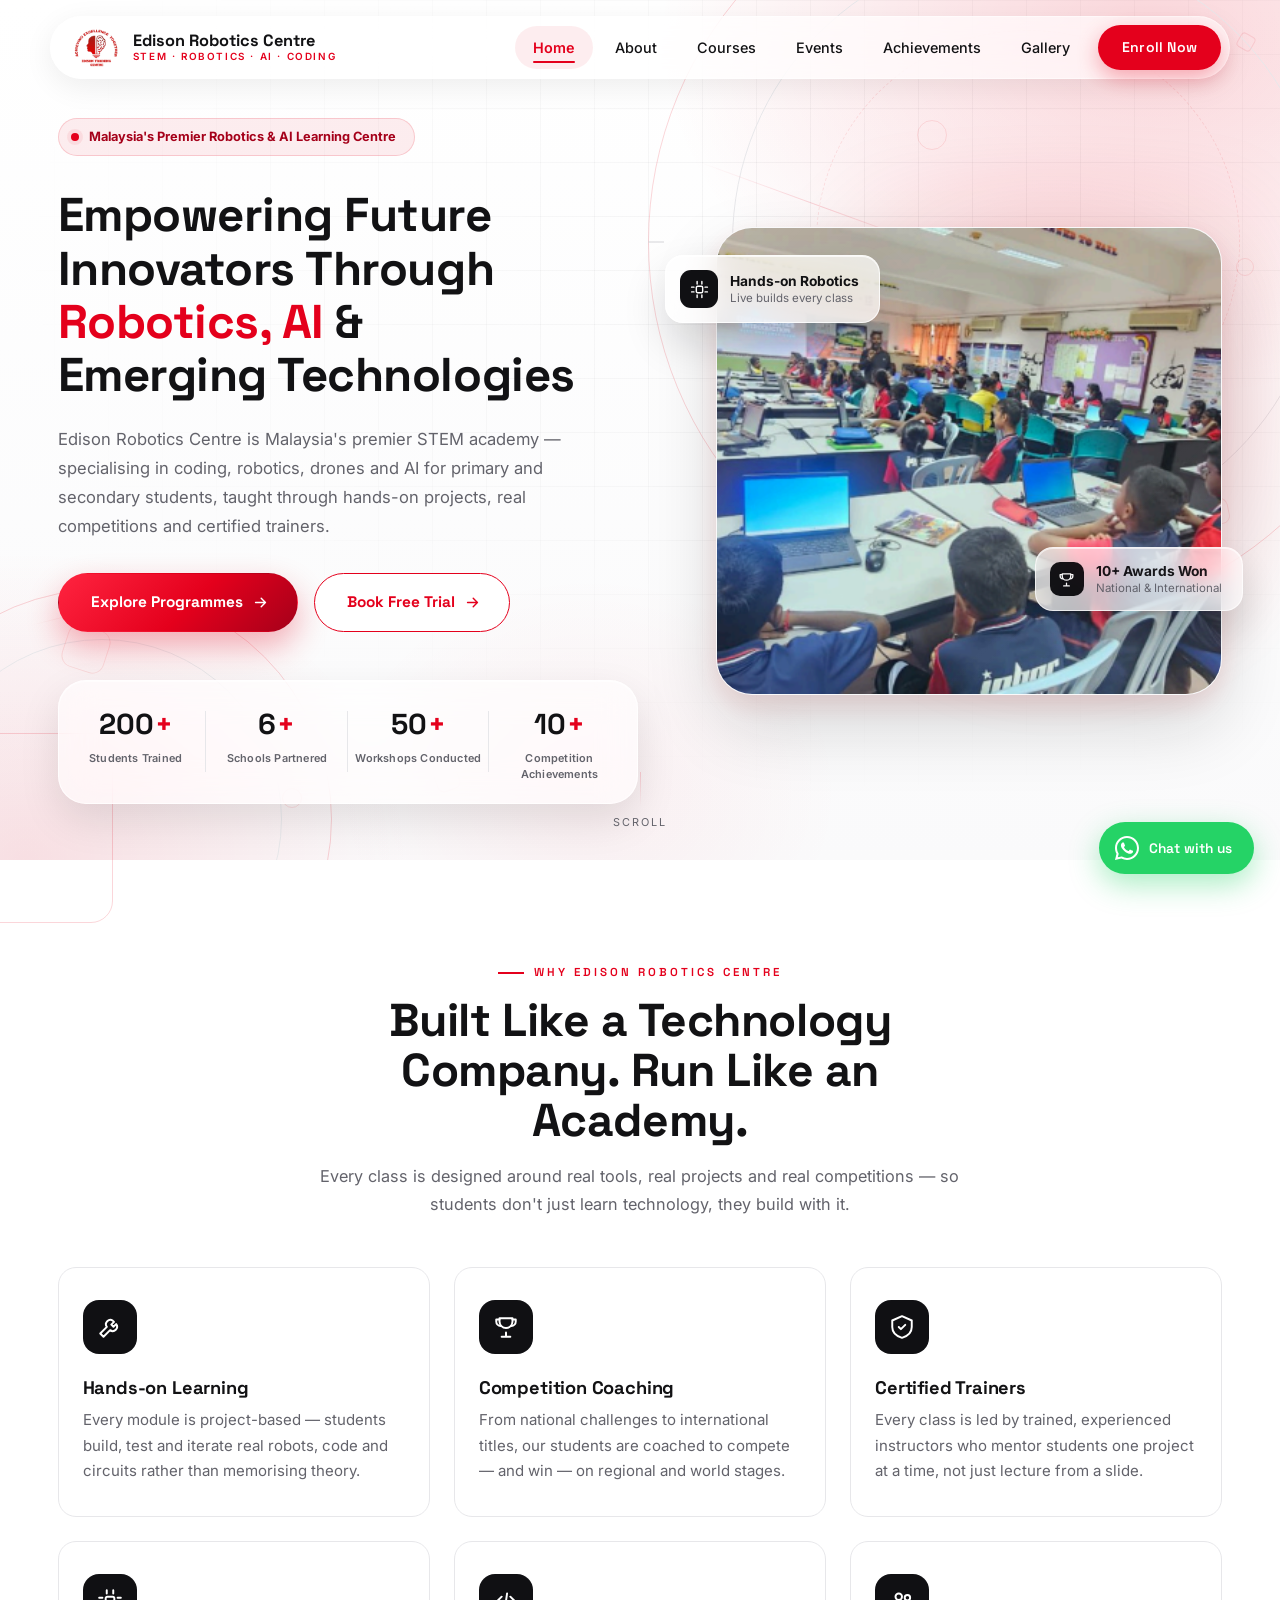
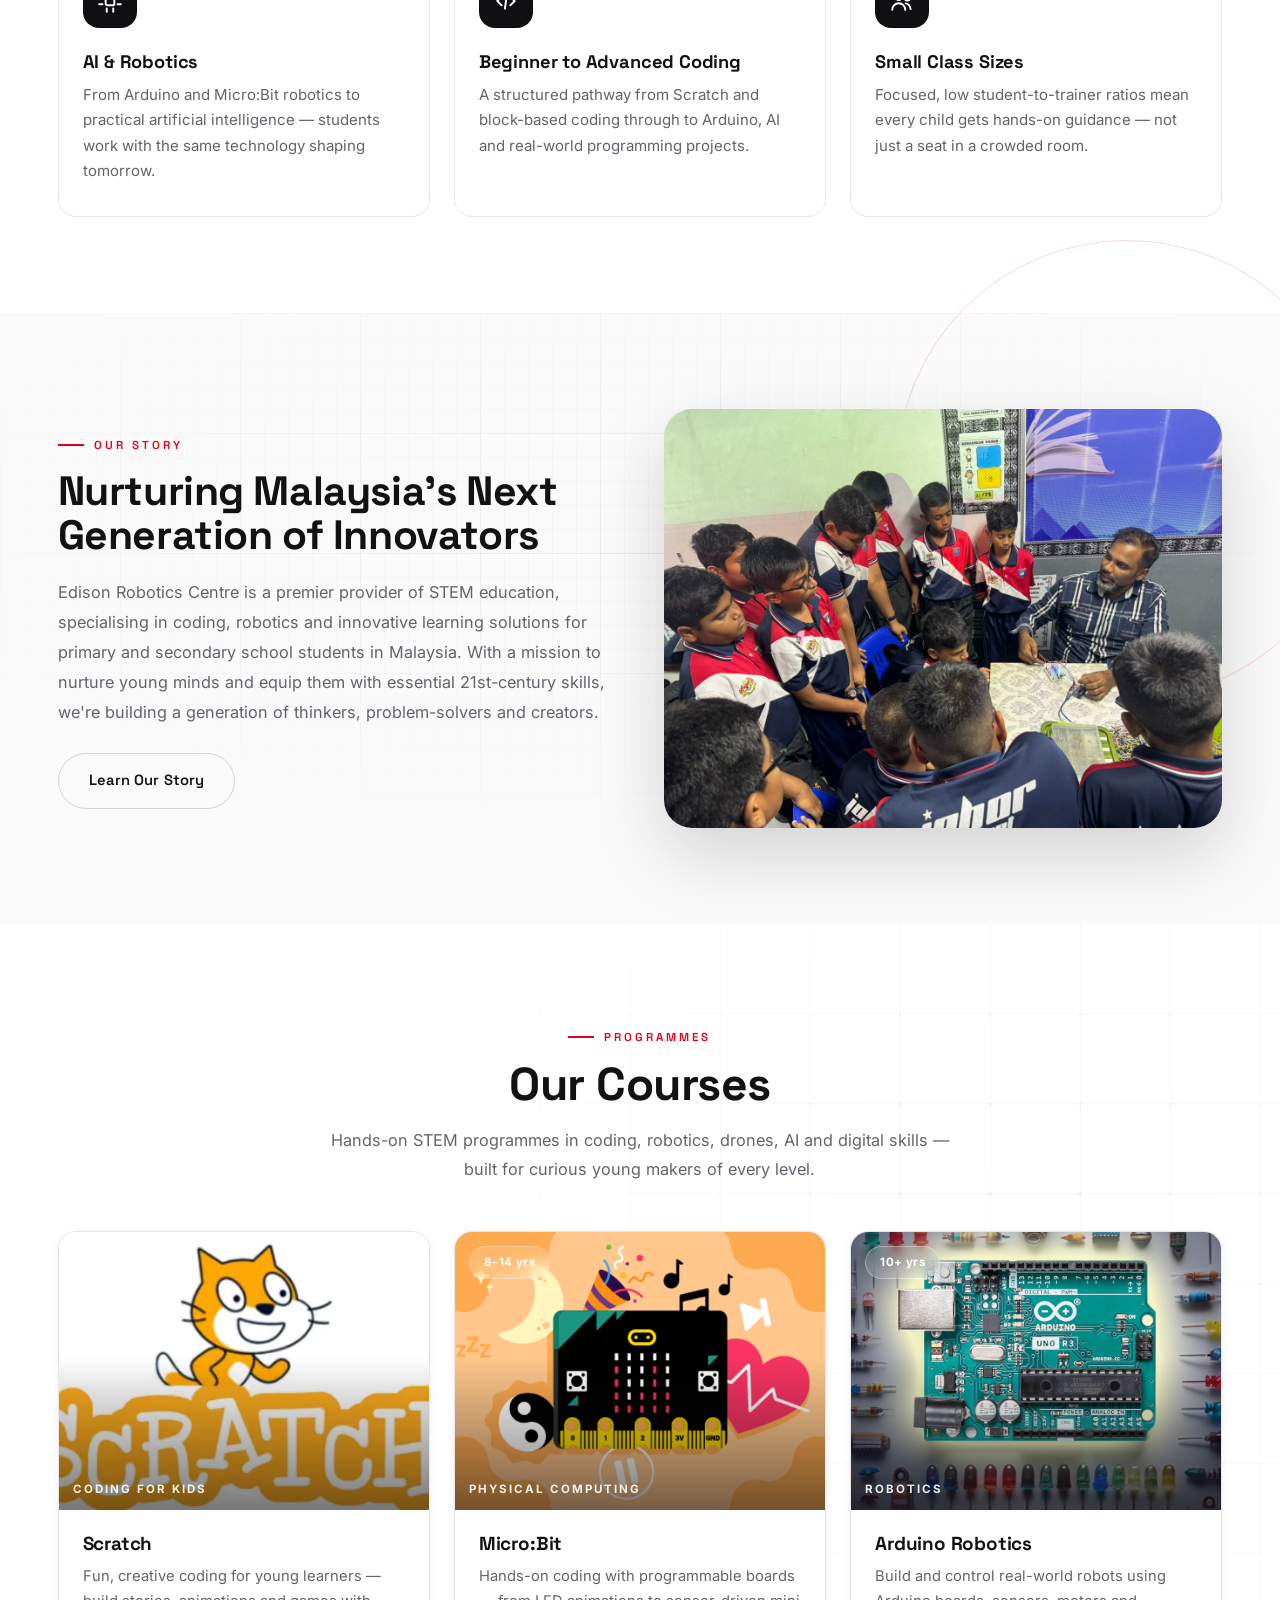
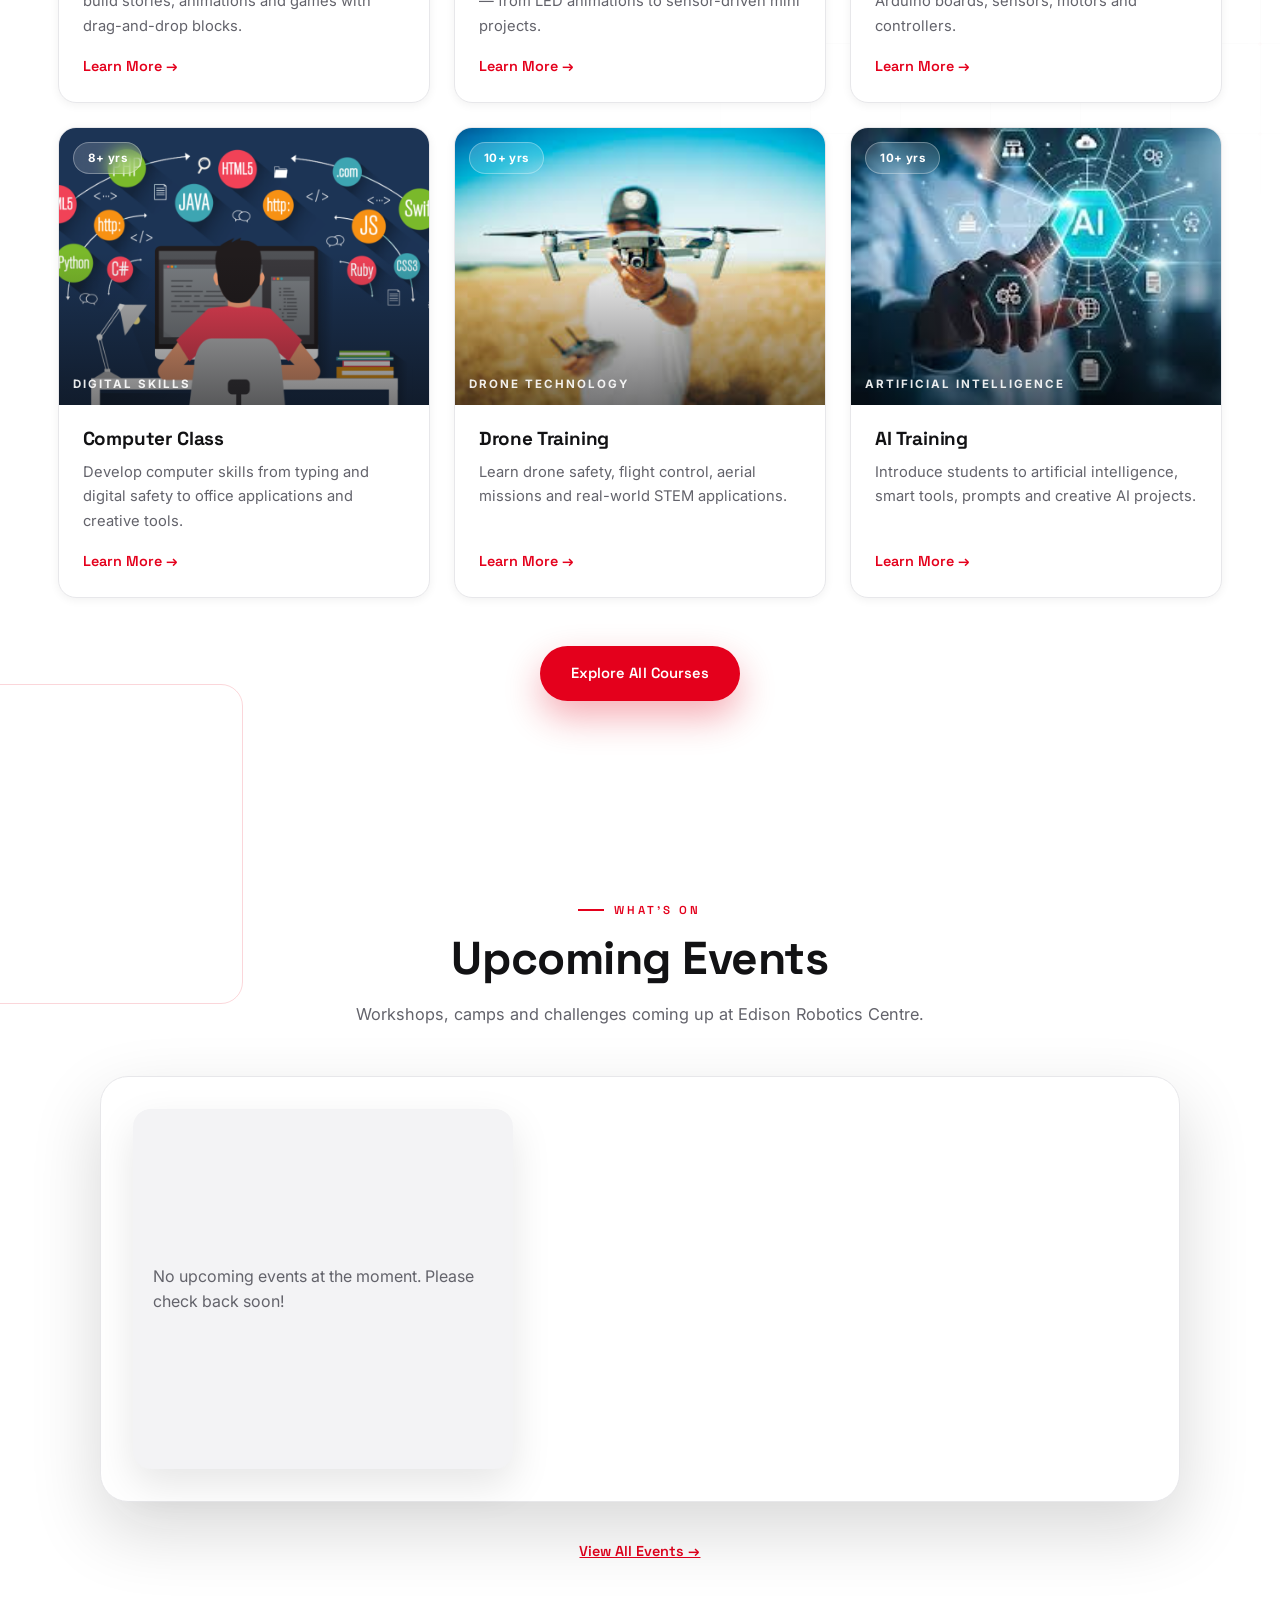
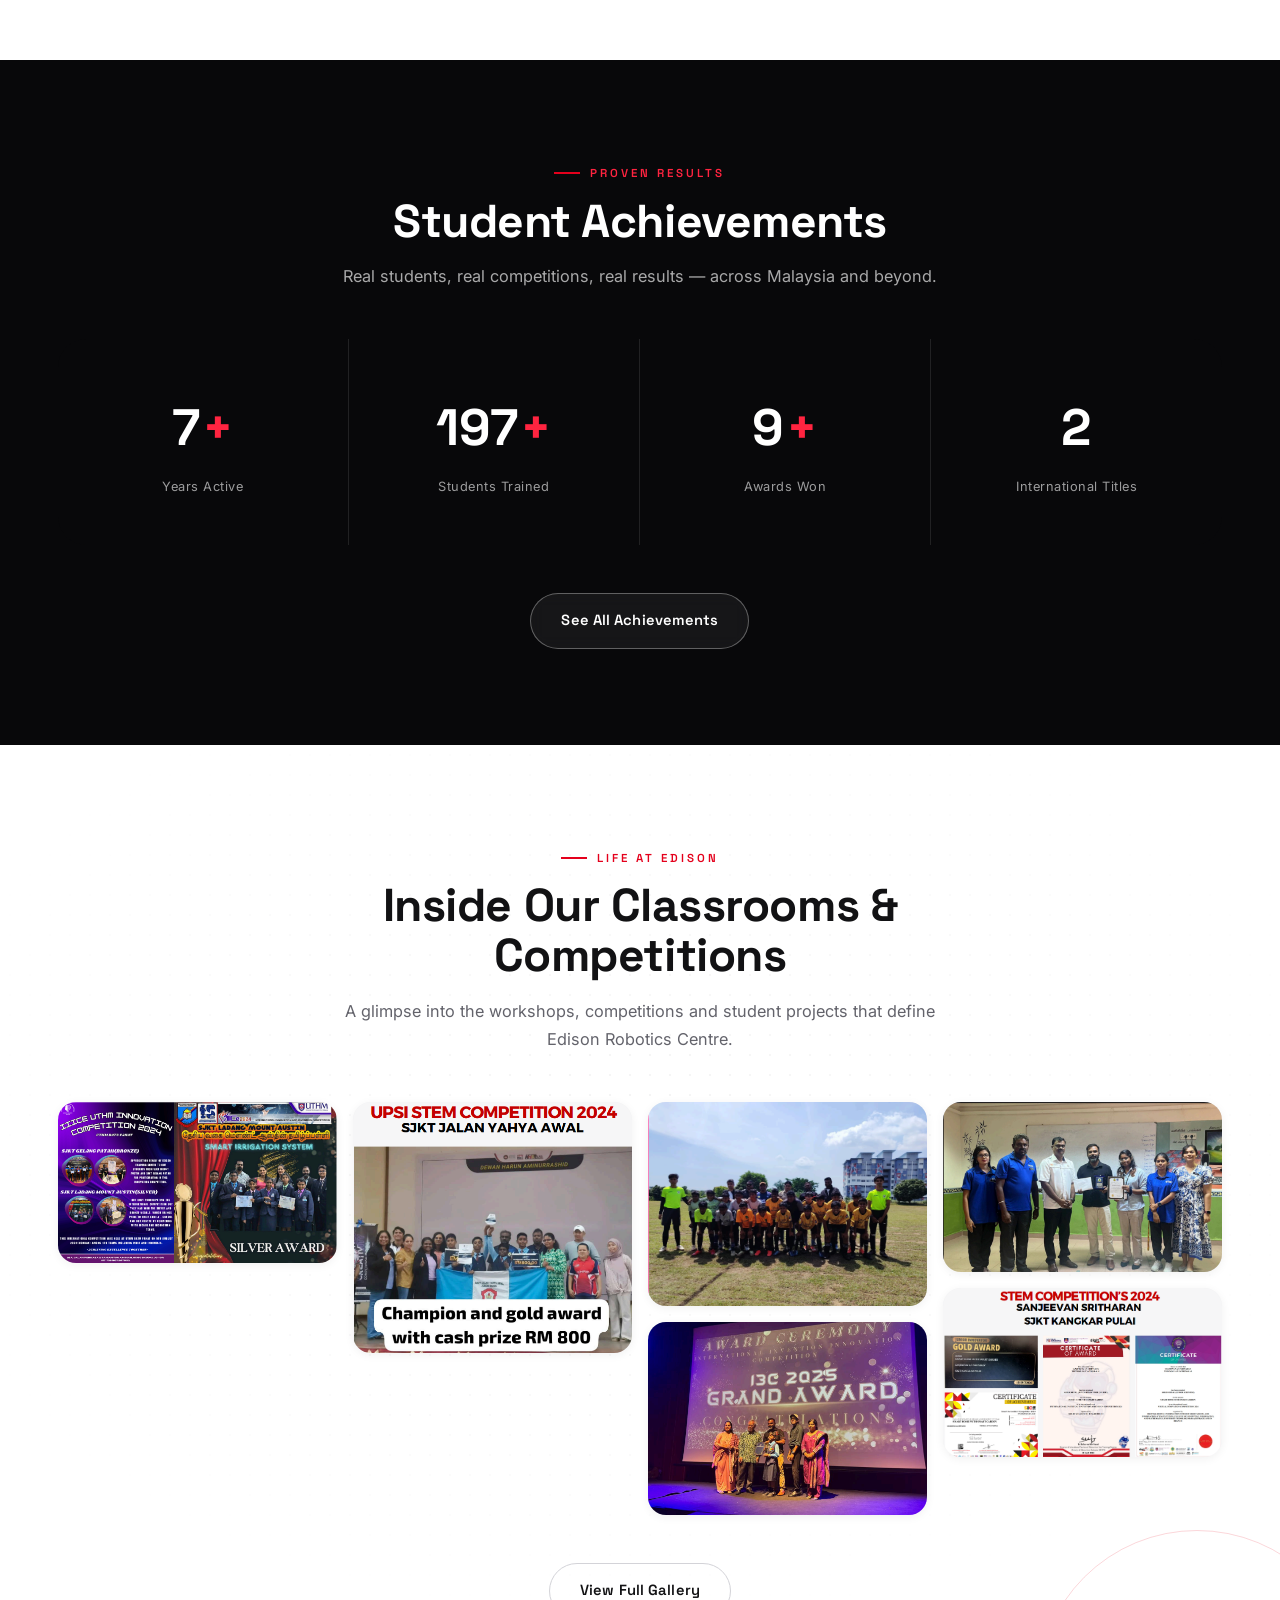
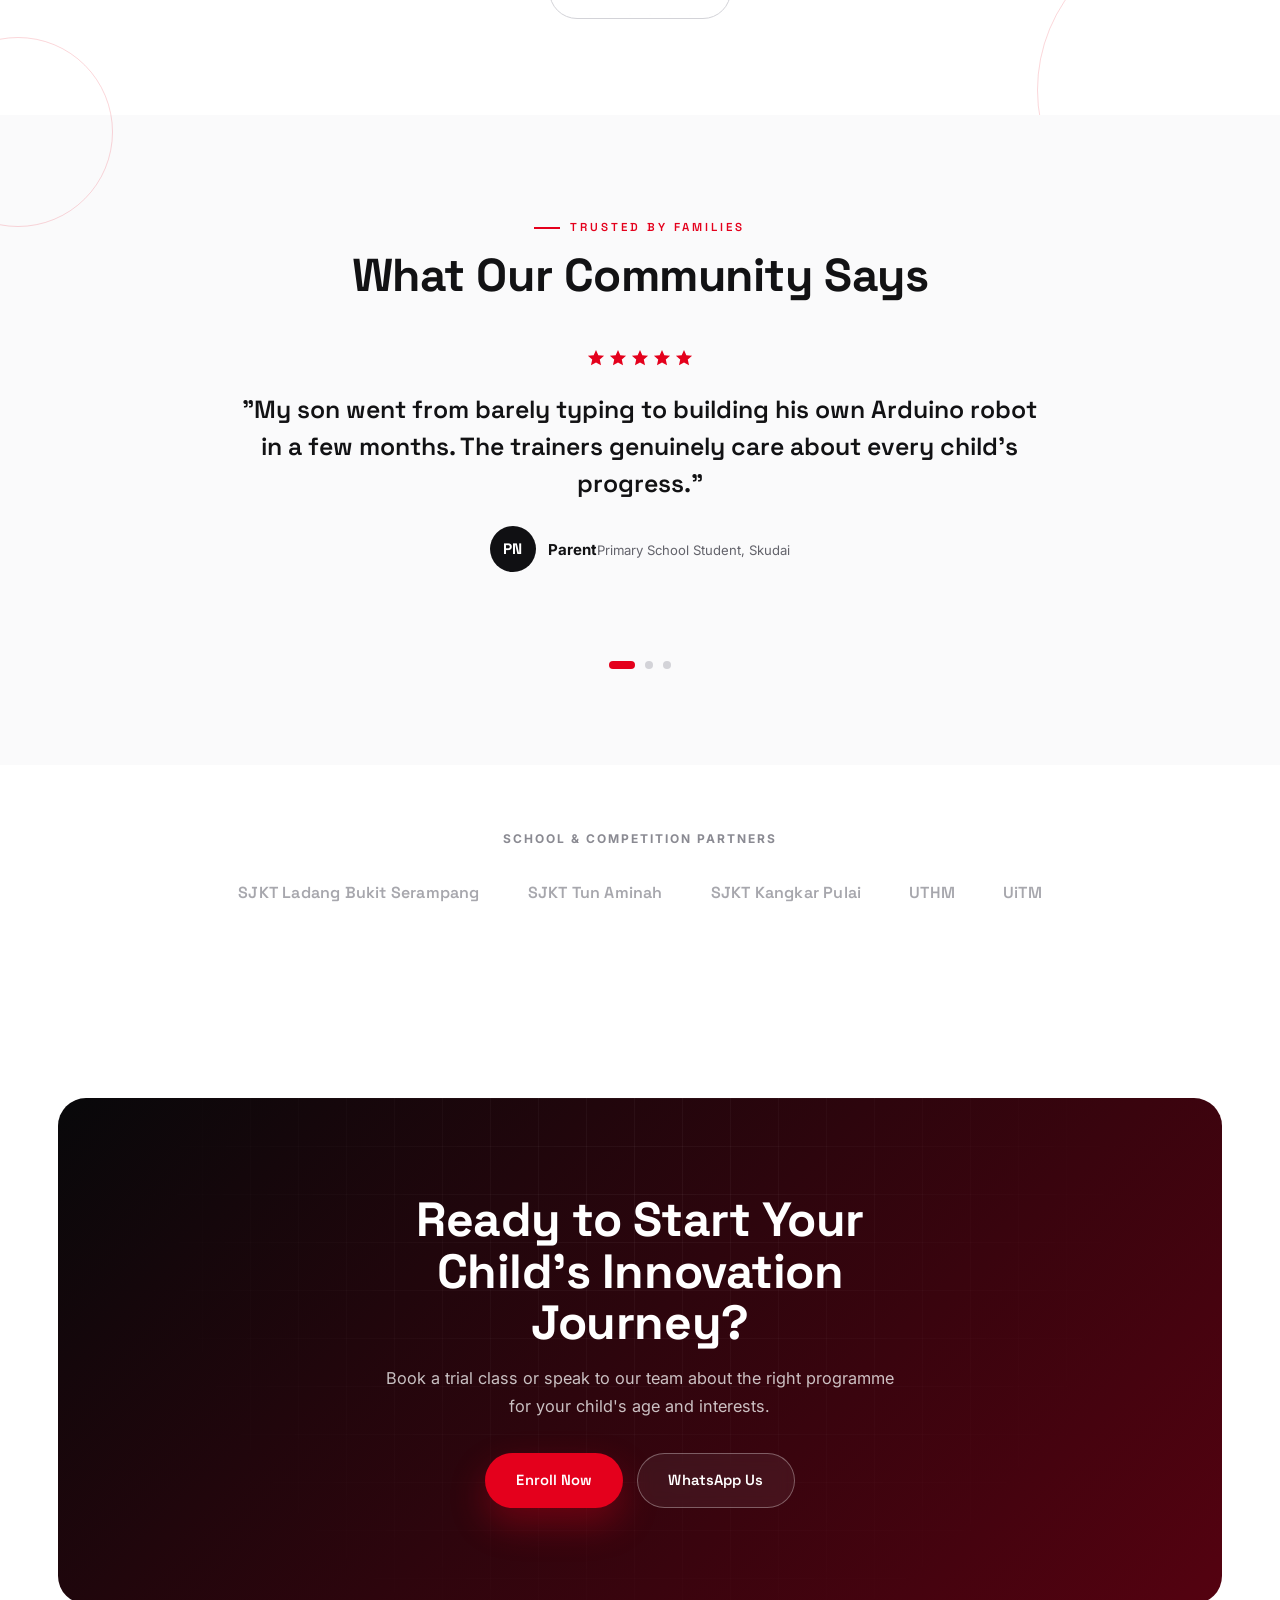
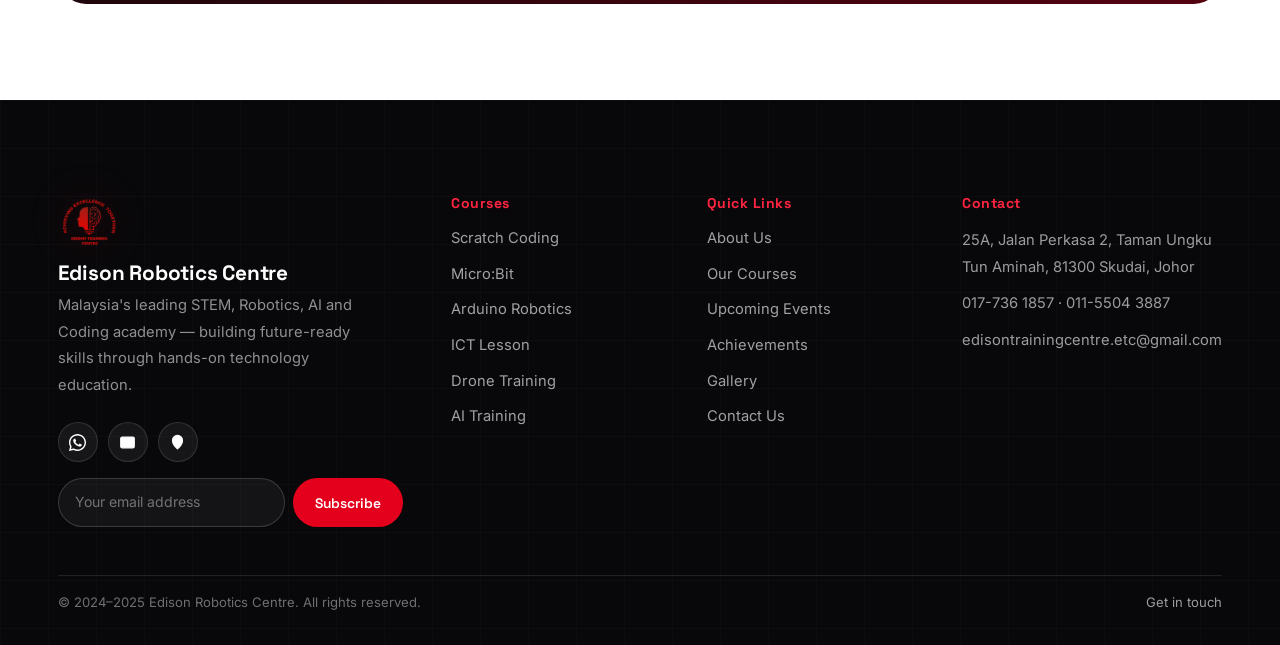
==== commit 3ad3dfb7: "Premium mobile video showcase treatment for hero Give the hero video a cinematic mobile-only present" ====
--- a/index.html
+++ b/index.html
@@ -121,6 +121,7 @@
             <source src="assets/ach40.mp4" type="video/mp4">
           </video>
           <div class="hero-visual-sheen" aria-hidden="true"></div>
+          <span class="hero-visual-tag"><span class="hero-visual-tag-dot" aria-hidden="true"></span>Live at Edison Robotics Lab</span>
         </div>
 
         <div class="hero-float-card hero-float-card-top">
--- a/style.css
+++ b/style.css
@@ -753,6 +753,10 @@
   mix-blend-mode: overlay;
 }
 
+/* Mobile-only video badge — hidden by default (desktop untouched); the
+   mobile media query below is what turns it on. */
+.hero-visual-tag { display: none; }
+
 .hero-float-card {
   position: absolute;
   z-index: 3;
@@ -825,11 +829,97 @@
 }
 
 @media (max-width: 720px) {
-  .hero { min-height: auto; padding: 120px 0 70px; }
-  .hero-cta-row .btn-hero-primary, .hero-cta-row .btn-hero-secondary { flex: 1 1 auto; justify-content: center; }
-  .hero-stats-panel { grid-template-columns: repeat(2, minmax(0, 1fr)); gap: var(--sp-5) 0; }
+  .hero { min-height: auto; padding: 104px 0 52px; }
+  .hero-visual { max-width: 380px; margin: 0 auto var(--sp-6); }
+
+  /* premium "showcase" treatment for the video on mobile — same video,
+     nicer frame: tighter cinematic crop, glowing red-tinted edge,
+     viewfinder-style corner brackets, a bottom cinematic scrim, and a
+     small live badge, instead of a plain rounded rectangle. */
+  .hero-visual-frame {
+    aspect-ratio: 4 / 3.35;
+    border-radius: 28px;
+    border-color: rgba(228, 0, 28, 0.32);
+    box-shadow:
+      0 26px 60px rgba(16, 16, 19, 0.20),
+      0 0 0 1px rgba(255, 255, 255, 0.35) inset,
+      0 14px 40px rgba(228, 0, 28, 0.16);
+  }
+  .hero-visual-frame::before,
+  .hero-visual-frame::after {
+    content: "";
+    position: absolute;
+    z-index: 3;
+    width: 22px;
+    height: 22px;
+    border: 2px solid rgba(255, 255, 255, 0.85);
+    pointer-events: none;
+  }
+  .hero-visual-frame::before { top: 14px; left: 14px; border-right: none; border-bottom: none; border-radius: 6px 0 0 0; }
+  .hero-visual-frame::after { bottom: 14px; right: 14px; border-left: none; border-top: none; border-radius: 0 0 6px 0; }
+
+  .hero-visual-sheen {
+    background:
+      linear-gradient(135deg, rgba(255,255,255,0.18) 0%, transparent 28%, transparent 55%, rgba(8,8,10,0.10) 78%, rgba(8,8,10,0.55) 100%);
+  }
+
+  .hero-visual-tag {
+    display: inline-flex;
+    align-items: center;
+    gap: 7px;
+    position: absolute;
+    z-index: 2;
+    left: 14px;
+    bottom: 14px;
+    padding: 7px 14px 7px 10px;
+    border-radius: var(--r-full);
+    background: rgba(8, 8, 10, 0.5);
+    backdrop-filter: blur(10px);
+    -webkit-backdrop-filter: blur(10px);
+    border: 1px solid rgba(255, 255, 255, 0.2);
+    color: var(--white);
+    font-family: var(--font-head);
+    font-size: 0.66rem;
+    font-weight: 700;
+    letter-spacing: 0.15px;
+  }
+  .hero-visual-tag-dot {
+    width: 6px;
+    height: 6px;
+    border-radius: 50%;
+    background: var(--red-bright);
+    box-shadow: 0 0 8px var(--red-bright);
+    flex-shrink: 0;
+    animation: pulse-dot 1.8s ease-in-out infinite;
+  }
+
+  .hero-badge {
+    font-size: 0.74rem;
+    padding: 7px 16px 7px 10px;
+    white-space: normal;
+    line-height: 1.4;
+  }
+  .hero-copy h1 { font-size: 1.95rem; line-height: 1.18; letter-spacing: -0.005em; }
+  .hero-lead { font-size: 0.96rem; line-height: 1.7; margin-top: var(--sp-4); }
+  .hero-cta-row { margin-top: var(--sp-5); gap: 10px; }
+  .hero-cta-row .btn-hero-primary, .hero-cta-row .btn-hero-secondary { flex: 1 1 auto; justify-content: center; padding-left: 24px; padding-right: 20px; }
+  .hero-stats-panel { grid-template-columns: repeat(2, minmax(0, 1fr)); gap: var(--sp-5) 0; margin-top: var(--sp-6); padding: 1.1rem 0.4rem; }
   .hero-stat:nth-child(2)::after { display: none; }
   .hero-shape-3 { display: none; }
+}
+
+@media (max-width: 480px) {
+  .hero { padding-top: 88px; padding-bottom: 40px; }
+  .hero-visual { max-width: 260px; margin-bottom: var(--sp-4); }
+  .hero-badge { font-size: 0.66rem; padding: 6px 14px 6px 9px; gap: 7px; margin-bottom: var(--sp-4); }
+  .hero-badge .dot-live { width: 6px; height: 6px; box-shadow: 0 0 0 3px var(--red-subtle); }
+  .hero-copy h1 { font-size: 1.5rem; line-height: 1.22; }
+  .hero-lead { font-size: 0.88rem; line-height: 1.6; margin-top: var(--sp-3); max-width: 34ch; margin-left: auto; margin-right: auto; }
+  .hero-cta-row { flex-direction: column; margin-top: var(--sp-4); }
+  .hero-cta-row .btn-hero-primary, .hero-cta-row .btn-hero-secondary { width: 100%; padding-top: 14px; padding-bottom: 14px; }
+  .hero-stats-panel { margin-top: var(--sp-5); }
+  .hero-stat-num { font-size: 1.25rem; }
+  .hero-stat-label { font-size: 0.6rem; }
 }
 
 @media (max-width: 560px) {
@@ -1297,7 +1387,8 @@
 @keyframes waPulse { 0%,100% { box-shadow: 0 10px 30px rgba(37,211,102,0.4); } 50% { box-shadow: 0 10px 36px rgba(37,211,102,0.7), 0 0 0 9px rgba(37,211,102,0.12); } }
 
 @media (max-width: 560px) {
-  .whatsapp-fab { padding: 14px; border-radius: 50%; bottom: 20px; right: 18px; }
+  .whatsapp-fab { padding: 13px; border-radius: 50%; bottom: 18px; right: 16px; }
+  .whatsapp-fab svg { width: 21px; height: 21px; }
   .whatsapp-fab .wa-label { display: none; }
 }
 
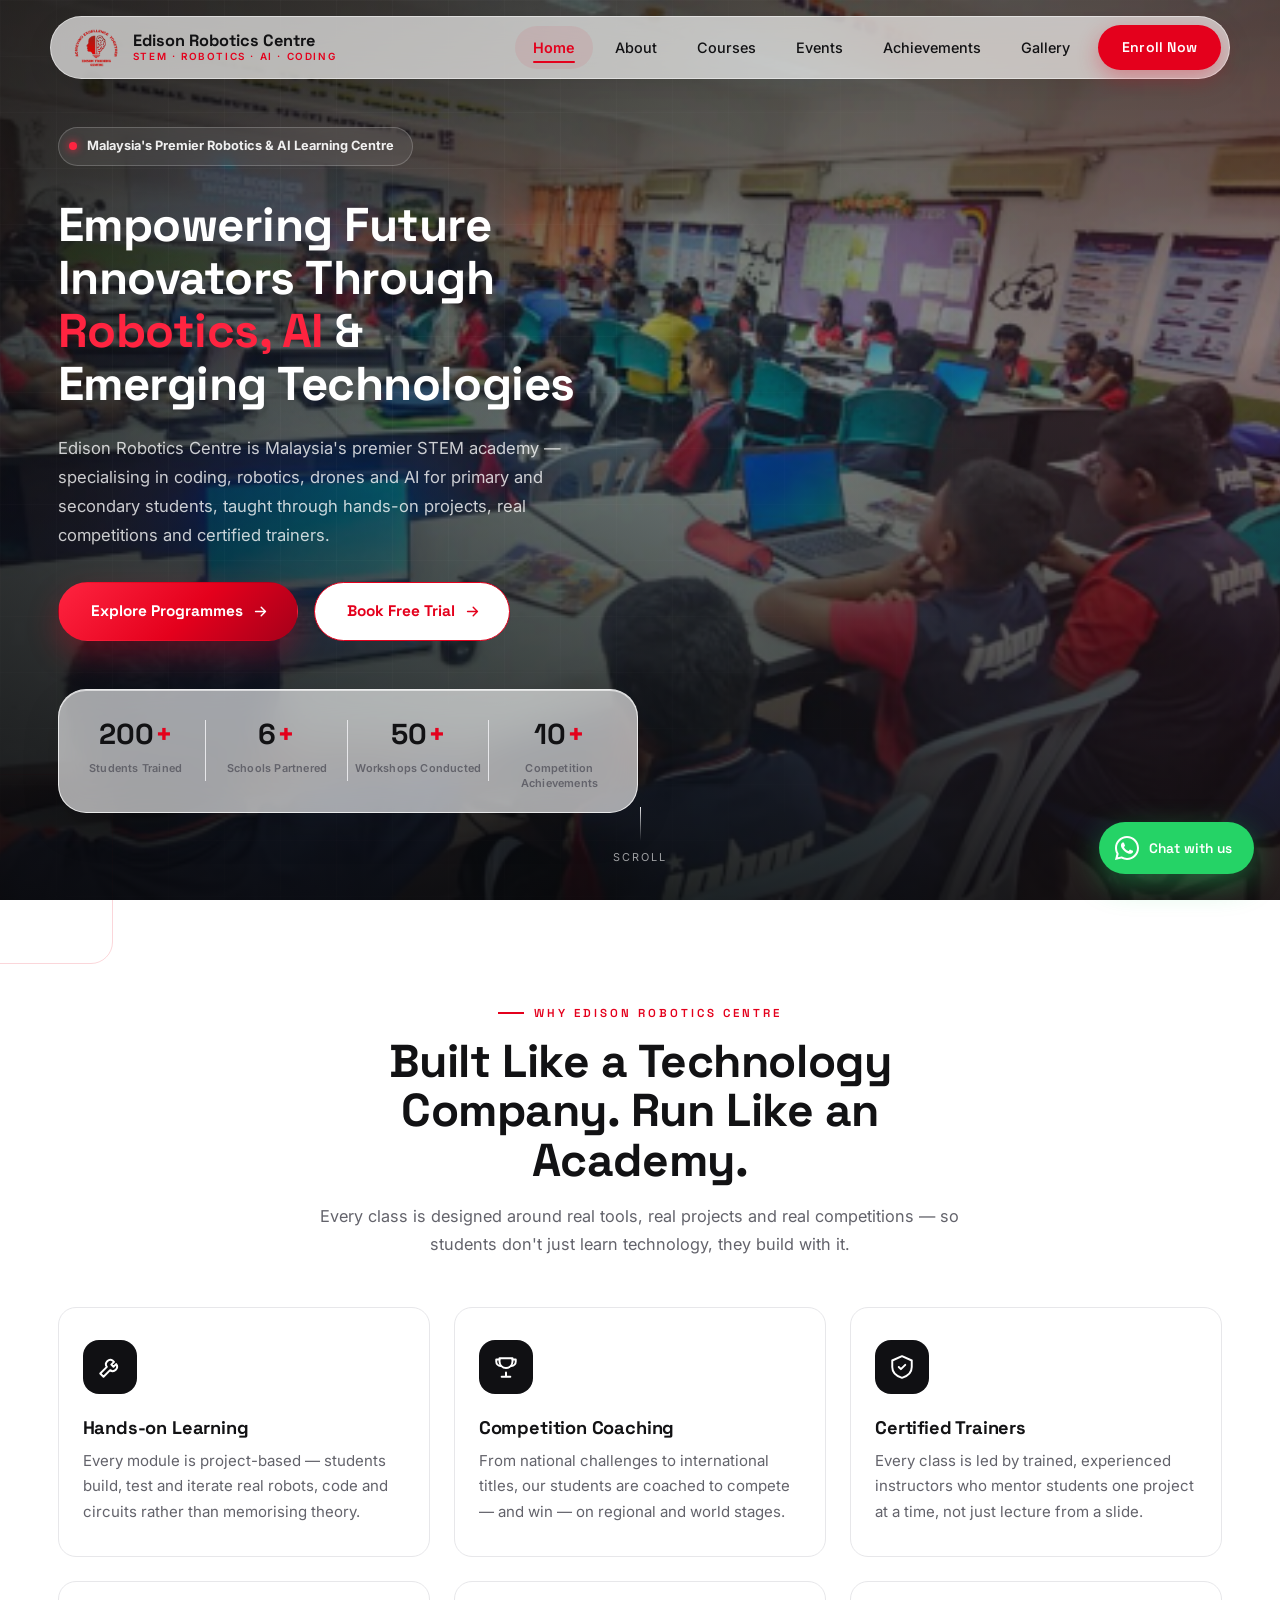
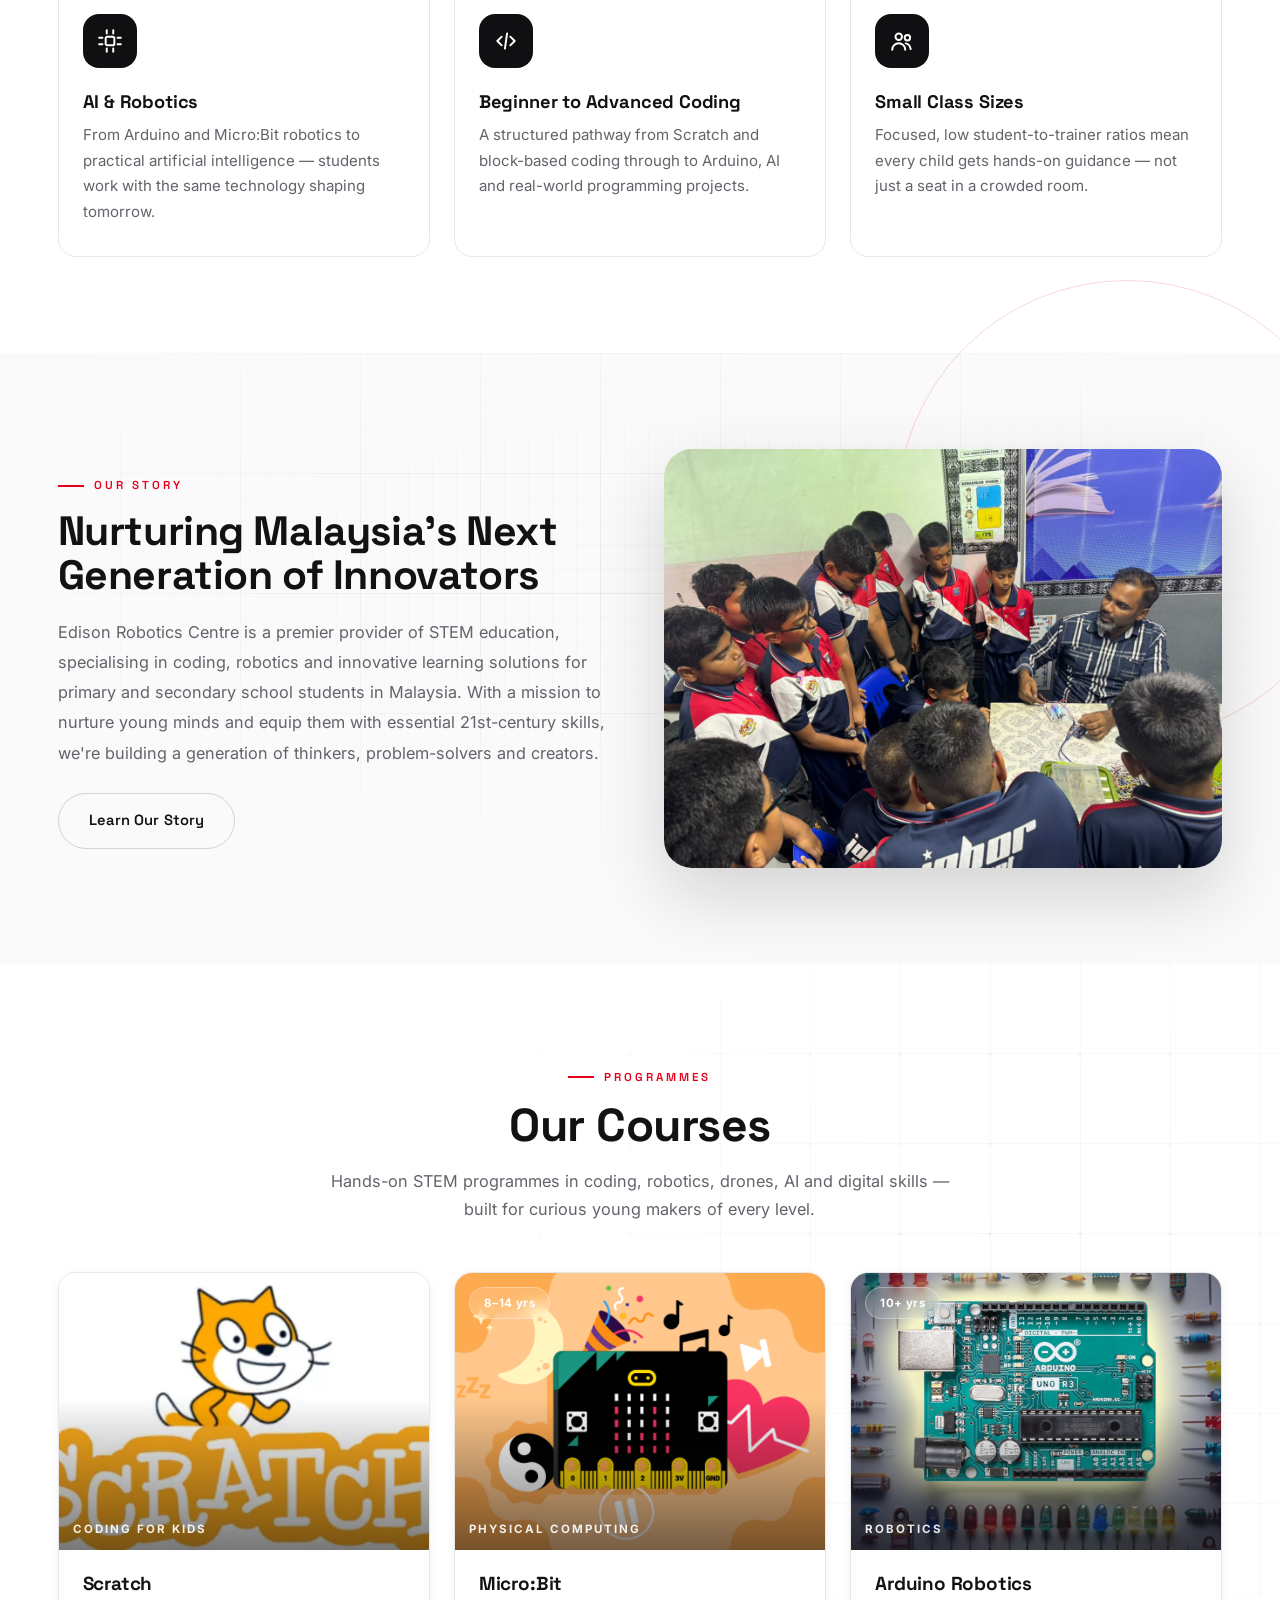
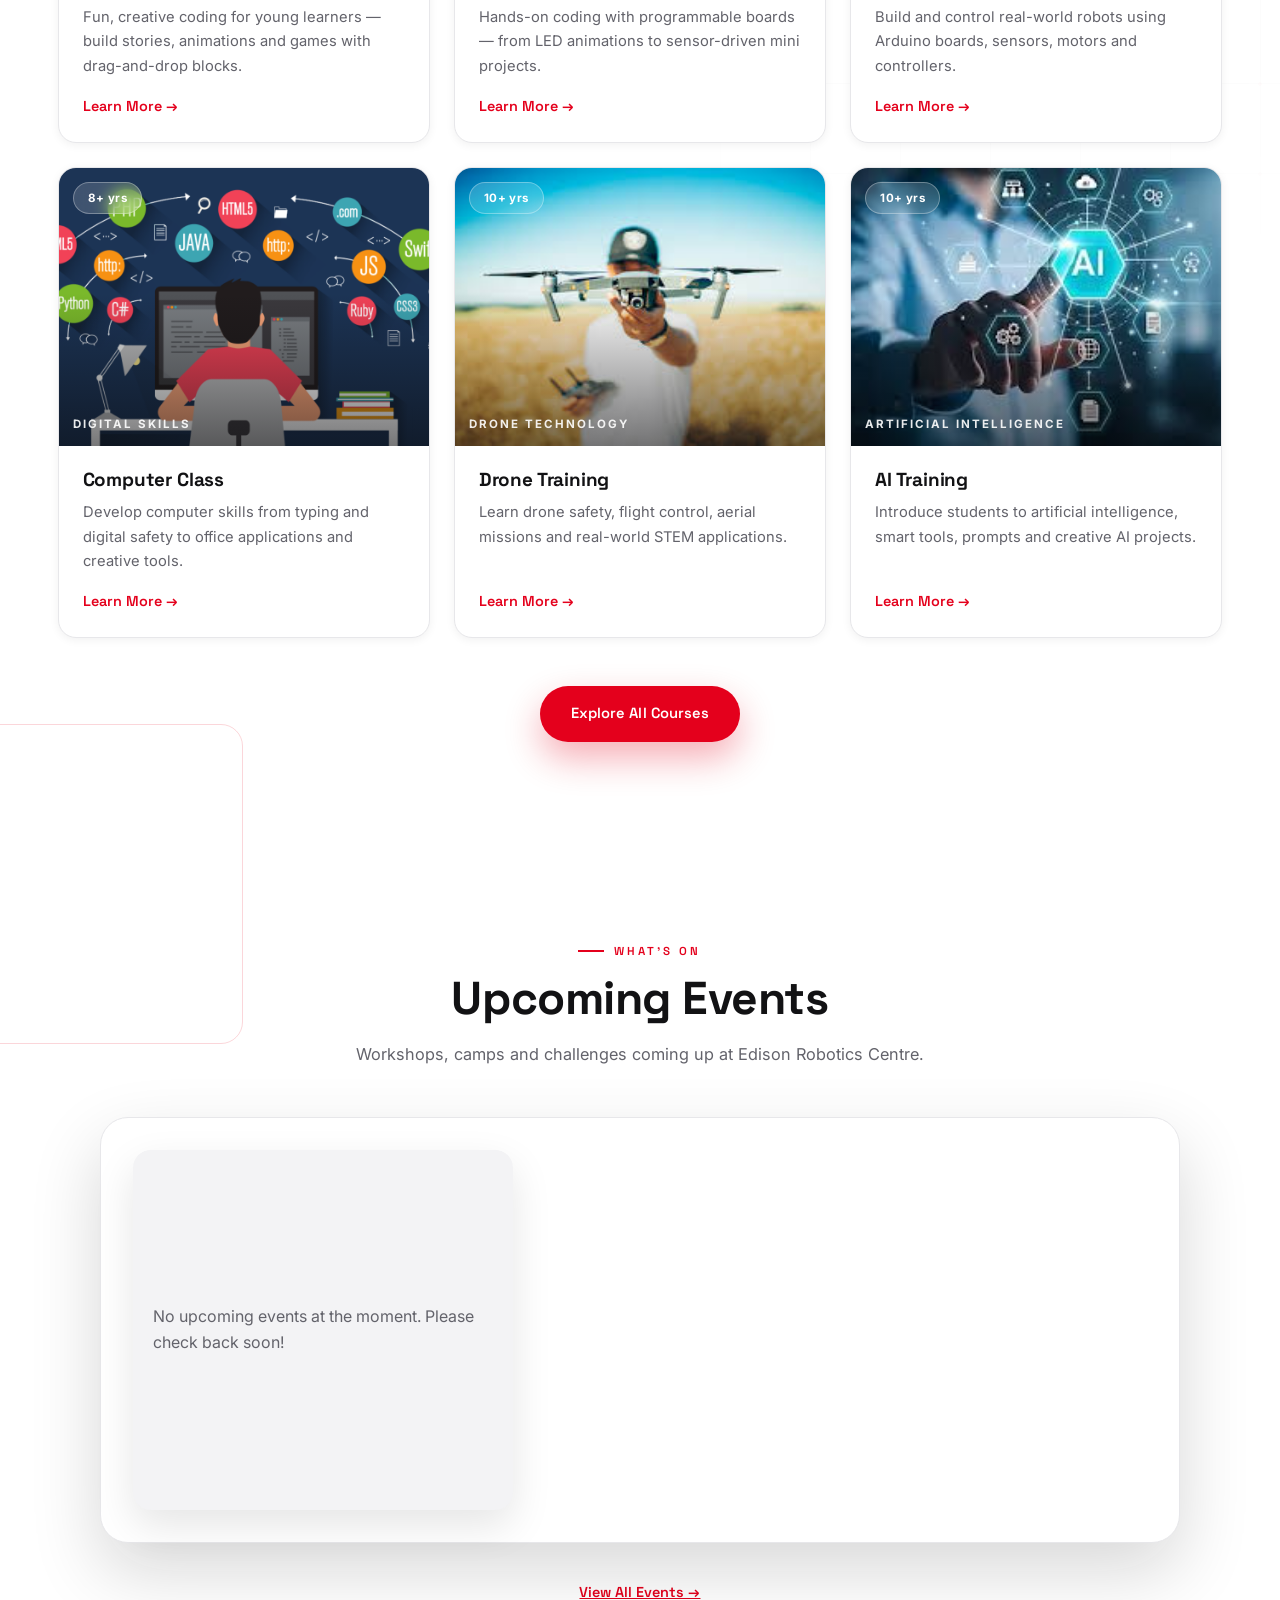
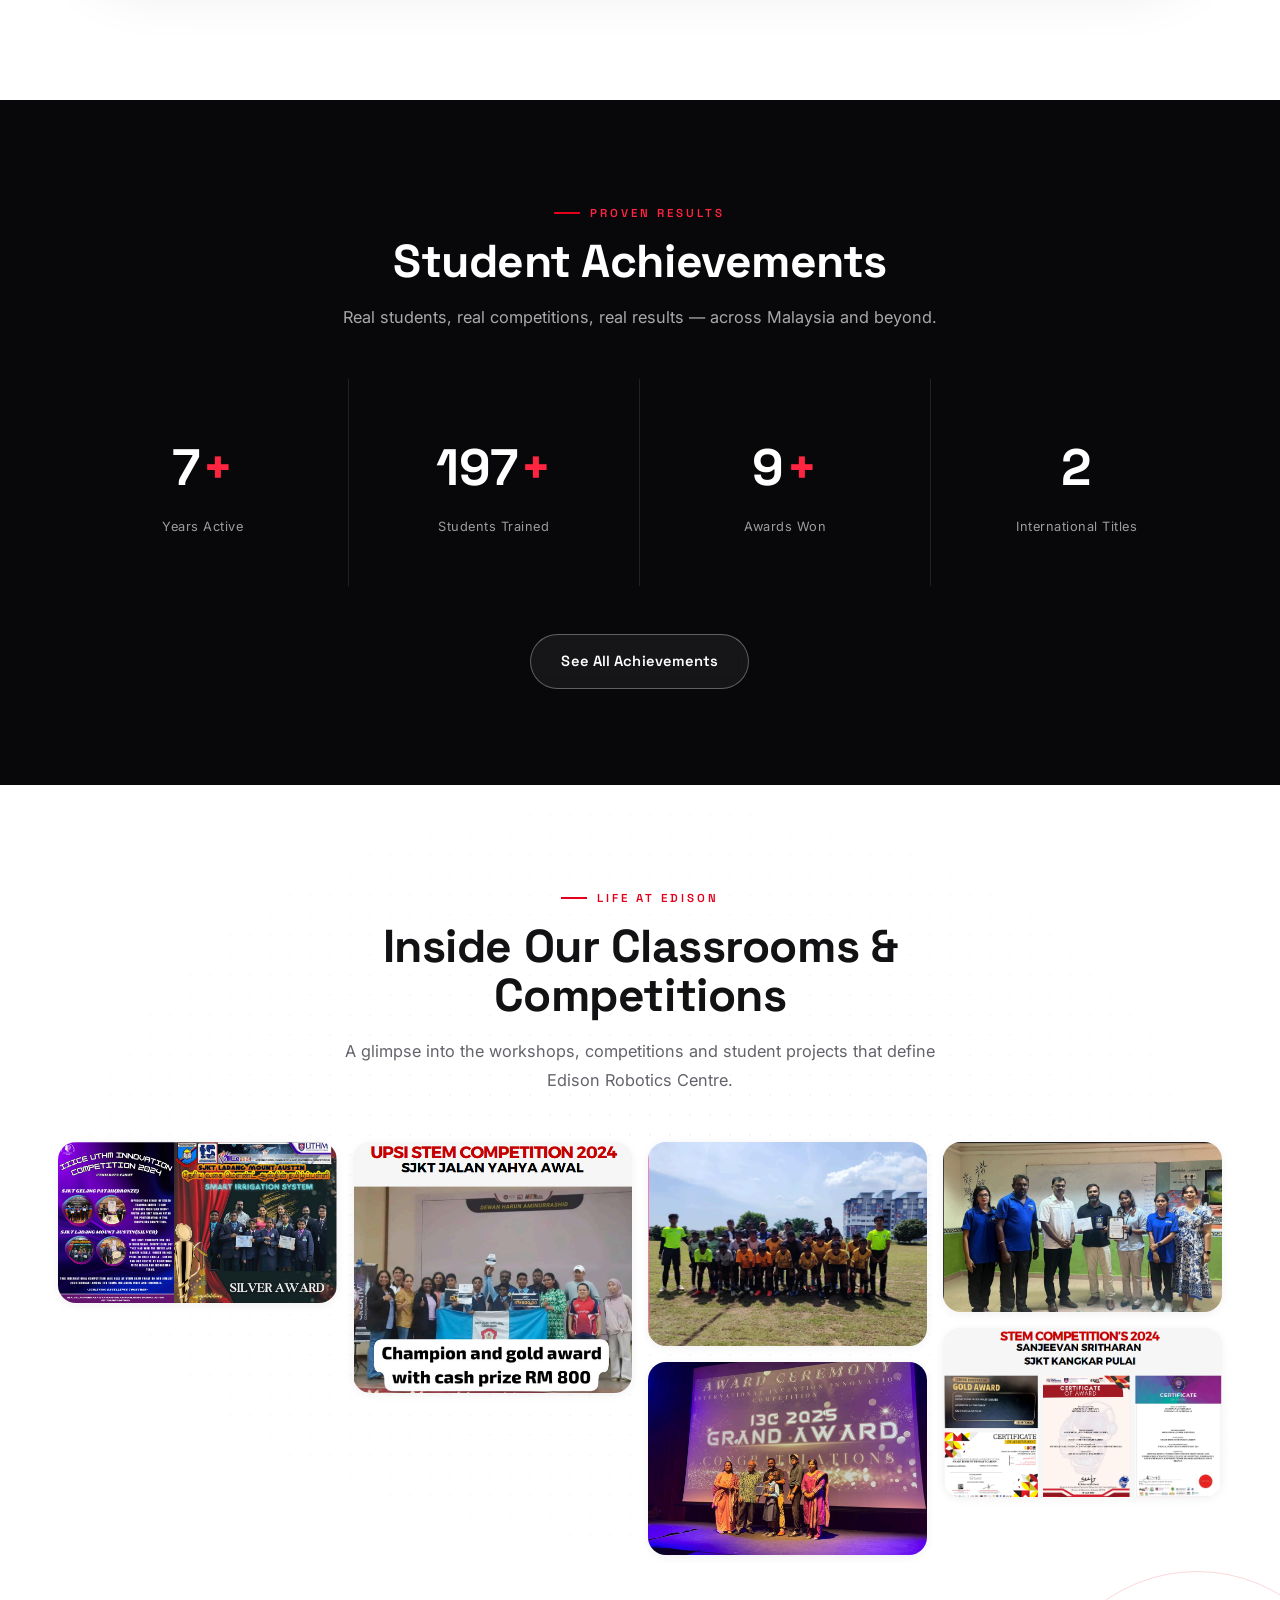
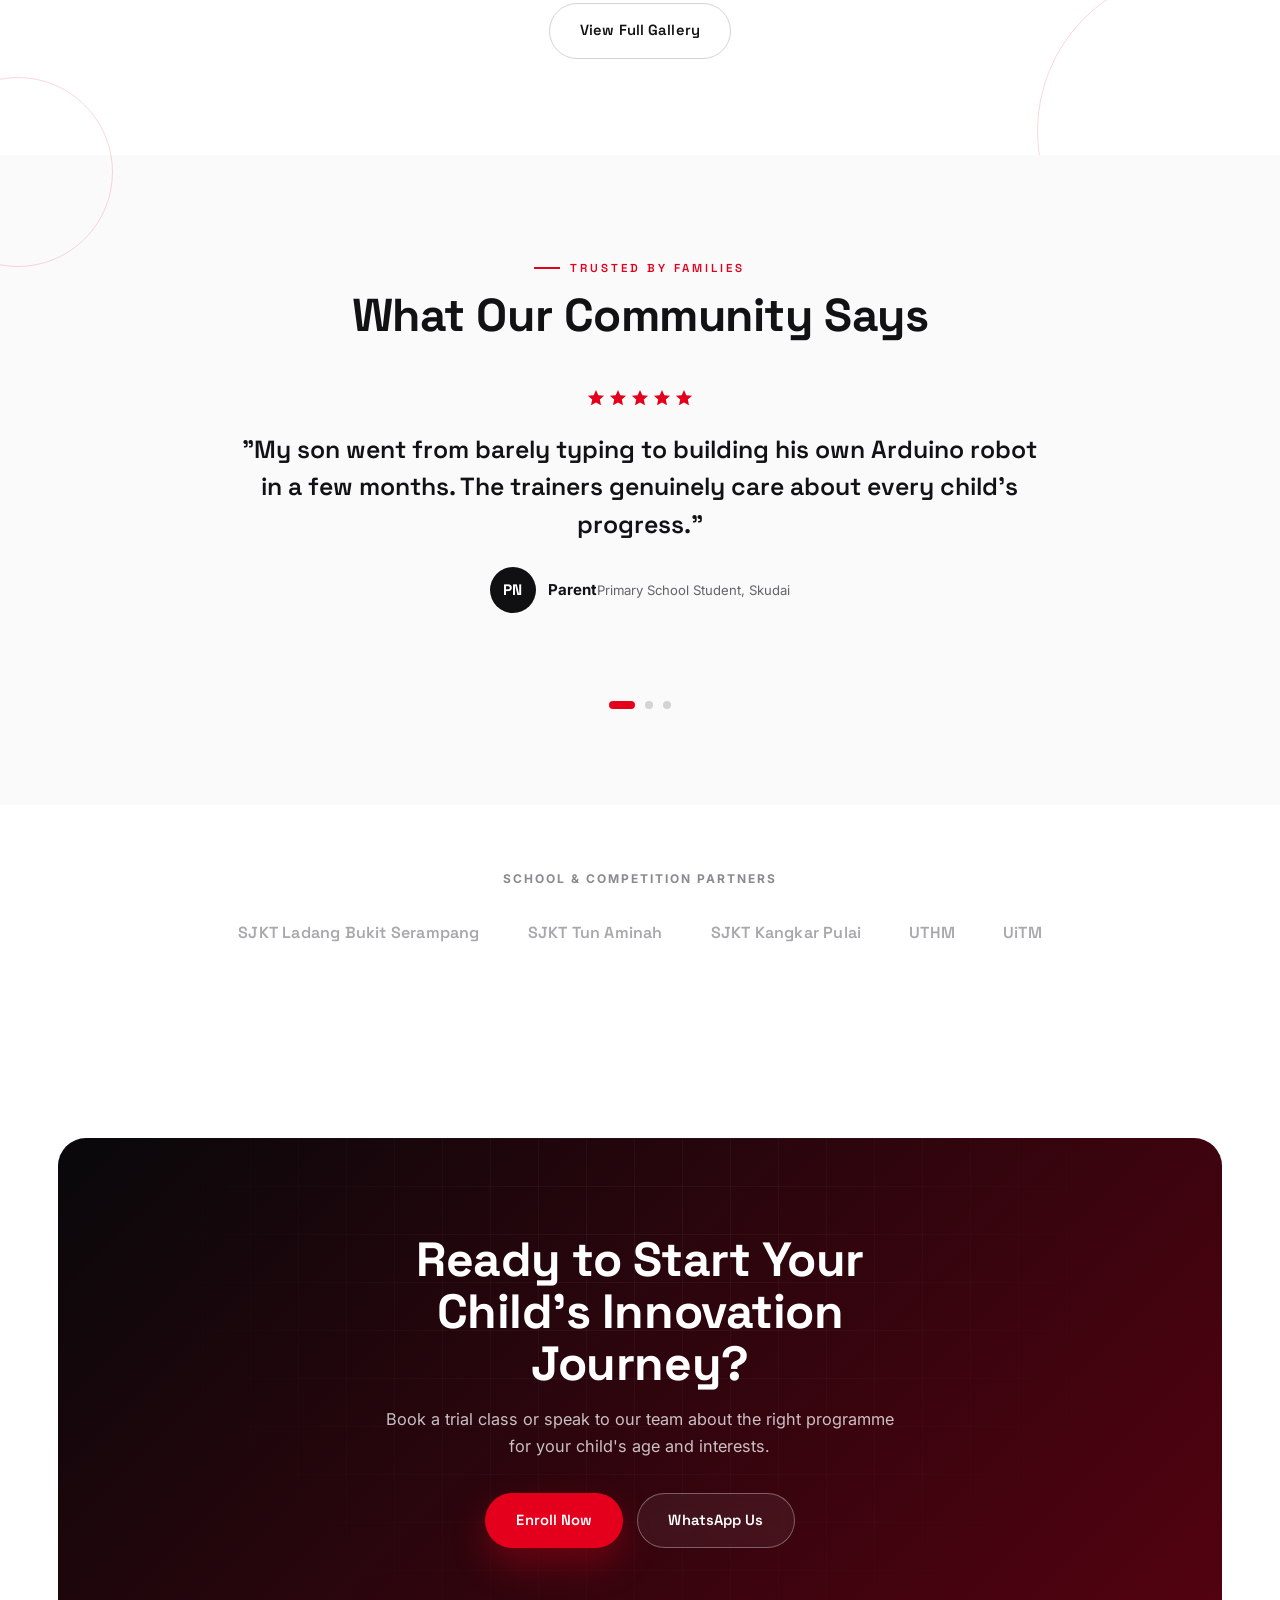
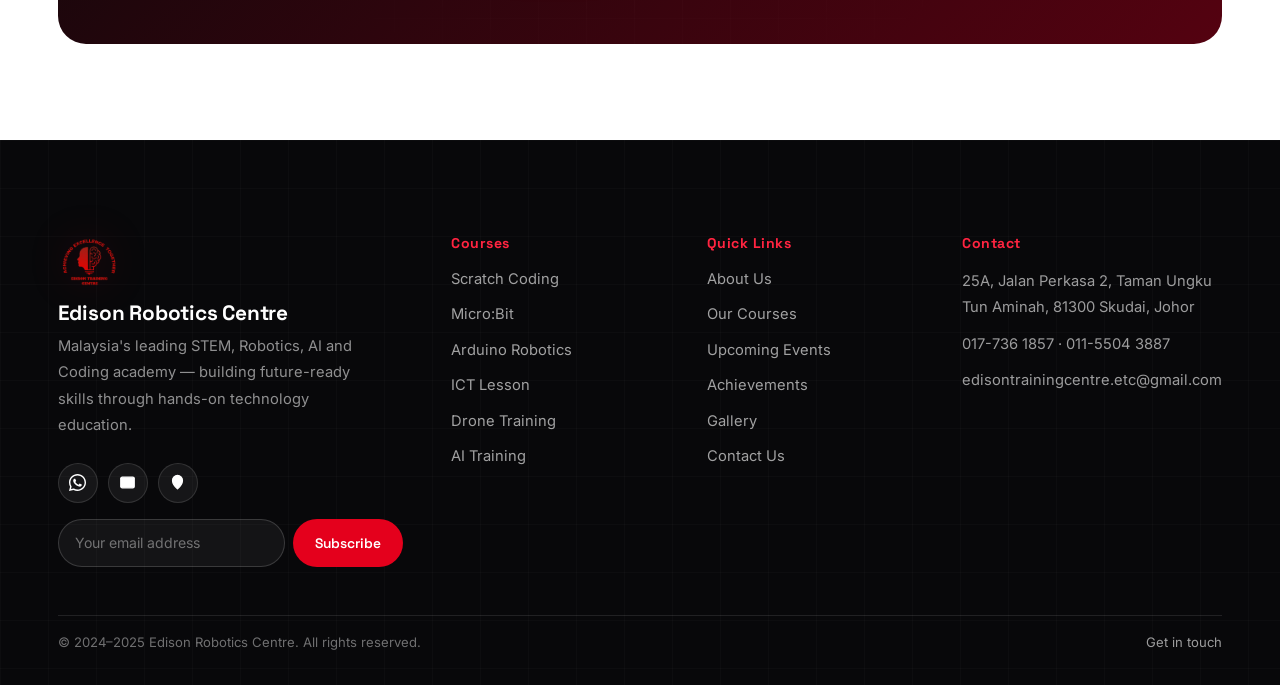
==== commit d5037539: "Restore original full-bleed video hero (desktop + mobile) Reverts the hero section back to the immer" ====
--- a/index.html
+++ b/index.html
@@ -37,39 +37,15 @@
 
   <!-- ===== HERO ===== -->
   <section class="hero">
-    <div class="hero-bg-fx" aria-hidden="true"></div>
+    <div class="hero-media" aria-hidden="true">
+      <video autoplay muted loop playsinline poster="assets/ach1.PNG">
+        <source src="assets/ach40.mp4" type="video/mp4">
+      </video>
+    </div>
+    <div class="hero-overlay" aria-hidden="true"></div>
     <div class="hero-grid-fx" aria-hidden="true"></div>
-    <div class="hero-orbit" id="heroOrbitA" aria-hidden="true">
-      <span class="hero-orbit-ring-3"></span>
-      <span class="hero-orbit-tick hero-orbit-tick-n"></span>
-      <span class="hero-orbit-tick hero-orbit-tick-e"></span>
-      <span class="hero-orbit-tick hero-orbit-tick-s"></span>
-      <span class="hero-orbit-tick hero-orbit-tick-w"></span>
-      <span class="hero-orbit-dot hero-orbit-dot-1"></span>
-      <span class="hero-orbit-dot hero-orbit-dot-2"></span>
-    </div>
-    <div class="hero-orbit-b" id="heroOrbitB" aria-hidden="true">
-      <span class="hero-orbit-dot hero-orbit-dot-3"></span>
-    </div>
-    <div class="hero-lines" aria-hidden="true">
-      <span class="hero-line hero-line-1"></span>
-      <span class="hero-line hero-line-2"></span>
-      <span class="hero-line hero-line-3"></span>
-    </div>
-    <div class="hero-shapes" aria-hidden="true">
-      <span class="hero-shape hero-shape-1"></span>
-      <span class="hero-shape hero-shape-2"></span>
-      <span class="hero-shape hero-shape-3"></span>
-      <span class="hero-shape hero-shape-4"></span>
-      <span class="hero-shape hero-shape-5"></span>
-      <span class="hero-shape hero-shape-6"></span>
-      <span class="hero-shape hero-shape-7"></span>
-      <span class="hero-shape hero-shape-8"></span>
-      <span class="hero-shape hero-shape-9"></span>
-    </div>
 
     <div class="hero-inner">
-
       <div class="hero-copy">
         <span class="hero-badge reveal"><span class="dot-live" aria-hidden="true"></span> Malaysia's Premier Robotics &amp; AI Learning Centre</span>
 
@@ -113,32 +89,6 @@
           </div>
         </div>
       </div>
-
-      <div class="hero-visual reveal-right" id="heroVisual">
-        <div class="hero-visual-glow" aria-hidden="true"></div>
-        <div class="hero-visual-frame">
-          <video autoplay muted loop playsinline poster="assets/ach1.PNG">
-            <source src="assets/ach40.mp4" type="video/mp4">
-          </video>
-          <div class="hero-visual-sheen" aria-hidden="true"></div>
-          <span class="hero-visual-tag"><span class="hero-visual-tag-dot" aria-hidden="true"></span>Live at Edison Robotics Lab</span>
-        </div>
-
-        <div class="hero-float-card hero-float-card-top">
-          <span class="hfc-icon" aria-hidden="true">
-            <svg viewBox="0 0 24 24" fill="none" stroke="currentColor" stroke-width="1.8" stroke-linecap="round" stroke-linejoin="round"><rect x="8" y="8" width="8" height="8" rx="1.5"/><path d="M9 2v3M15 2v3M9 19v3M15 19v3M2 9h3M2 15h3M19 9h3M19 15h3"/></svg>
-          </span>
-          <div class="hfc-text"><strong>Hands-on Robotics</strong><span>Live builds every class</span></div>
-        </div>
-
-        <div class="hero-float-card hero-float-card-bottom">
-          <span class="hfc-icon" aria-hidden="true">
-            <svg viewBox="0 0 24 24" fill="none" stroke="currentColor" stroke-width="1.8" stroke-linecap="round" stroke-linejoin="round"><path d="M8 21h8M12 17v4M6 4h12v3a6 6 0 0 1-12 0V4Z"/><path d="M6 5H3v2a4 4 0 0 0 4 4M18 5h3v2a4 4 0 0 1-4 4"/></svg>
-          </span>
-          <div class="hfc-text"><strong>10+ Awards Won</strong><span>National &amp; International</span></div>
-        </div>
-      </div>
-
     </div>
 
     <div class="hero-scroll-cue"><span class="line"></span>Scroll</div>
--- a/style.css
+++ b/style.css
@@ -419,139 +419,48 @@
 .d4 { transition-delay: 0.32s; } .d5 { transition-delay: 0.4s; } .d6 { transition-delay: 0.48s; }
 
 /* ================= HOME HERO ================= */
+/* Immersive full-bleed video hero — the video is the background of the
+   whole section (not a separate card), with the wording sitting directly
+   on top over a dark scrim so video and text read as one merged visual. */
 .hero {
   position: relative;
+  min-height: 100vh;
   display: flex;
   align-items: center;
-  color: var(--text);
+  color: var(--white);
   overflow: hidden;
-  background: linear-gradient(180deg, var(--white) 0%, var(--gray-50) 100%);
-  padding: 118px 0 56px;
-}
-
-/* soft red glows, top-right and bottom-left */
-.hero-bg-fx {
+  background: var(--black);
+}
+
+.hero-media { position: absolute; inset: 0; z-index: 0; }
+.hero-media video {
   position: absolute;
   inset: 0;
-  z-index: 0;
-  pointer-events: none;
+  width: 100%;
+  height: 100%;
+  object-fit: cover;
+}
+
+/* dark vertical scrim (readability) + a soft diagonal red bleed on the
+   right so the video keeps its own color without a hard edge/border */
+.hero-overlay {
+  position: absolute;
+  inset: 0;
+  z-index: 1;
   background:
-    radial-gradient(760px 560px at 90% 4%, rgba(228,0,28,0.16), transparent 65%),
-    radial-gradient(620px 500px at 2% 100%, rgba(228,0,28,0.11), transparent 62%),
-    radial-gradient(420px 360px at 46% 92%, rgba(228,0,28,0.05), transparent 60%);
-}
-
-/* technology grid, spread across most of the hero */
+    linear-gradient(180deg, rgba(8,8,10,0.58) 0%, rgba(8,8,10,0.38) 38%, rgba(8,8,10,0.88) 100%),
+    linear-gradient(100deg, rgba(8,8,10,0.6) 0%, transparent 58%, rgba(228,0,28,0.16) 100%);
+}
+
 .hero-grid-fx {
   position: absolute;
   inset: 0;
-  z-index: 0;
+  z-index: 1;
   pointer-events: none;
-  background-image: linear-gradient(rgba(16,16,19,0.055) 1px, transparent 1px), linear-gradient(90deg, rgba(16,16,19,0.055) 1px, transparent 1px);
-  background-size: 54px 54px;
-  mask-image: radial-gradient(ellipse 85% 80% at 68% 30%, rgba(0,0,0,0.9), transparent 80%);
-}
-
-/* orbit / radar motif — top-right, primary */
-.hero-orbit {
-  position: absolute;
-  z-index: 0;
-  top: -16%;
-  right: -10%;
-  width: 760px;
-  height: 760px;
-  pointer-events: none;
-  transform: translateY(var(--deco-scroll-y, 0px));
-  will-change: transform;
-}
-.hero-orbit::before, .hero-orbit::after {
-  content: "";
-  position: absolute;
-  inset: 0;
-  border-radius: 50%;
-  border: 1px solid var(--red-line);
-}
-.hero-orbit::after { inset: 84px; border-color: var(--gray-200); }
-.hero-orbit-ring-3 {
-  position: absolute;
-  inset: 168px;
-  border-radius: 50%;
-  border: 1px dashed var(--red-line);
-  opacity: 0.6;
-}
-.hero-orbit-tick {
-  position: absolute;
-  background: var(--gray-300);
-}
-.hero-orbit-tick-n { top: 0; left: 50%; width: 1px; height: 16px; transform: translateX(-50%); }
-.hero-orbit-tick-e { top: 50%; right: 0; width: 16px; height: 1px; transform: translateY(-50%); }
-.hero-orbit-tick-s { bottom: 0; left: 50%; width: 1px; height: 16px; transform: translateX(-50%); }
-.hero-orbit-tick-w { top: 50%; left: 0; width: 16px; height: 1px; transform: translateY(-50%); }
-.hero-orbit-dot {
-  position: absolute;
-  width: 7px; height: 7px;
-  border-radius: 50%;
-  background: var(--red);
-  box-shadow: 0 0 0 5px var(--red-subtle);
-}
-.hero-orbit-dot-1 { top: 0; left: 50%; transform: translate(-50%, -50%); }
-.hero-orbit-dot-2 { top: 84px; right: -3.5px; }
-
-/* secondary orbit — bottom-left, smaller, balances the composition */
-.hero-orbit-b {
-  position: absolute;
-  z-index: 0;
-  top: auto;
-  bottom: -22%;
-  left: -10%;
-  right: auto;
-  width: 460px;
-  height: 460px;
-  pointer-events: none;
-  transform: translateY(var(--deco-scroll-y, 0px));
-  will-change: transform;
-}
-.hero-orbit-b::before, .hero-orbit-b::after {
-  content: "";
-  position: absolute;
-  inset: 0;
-  border-radius: 50%;
-  border: 1px solid var(--red-line);
-}
-.hero-orbit-b::after { inset: 50px; border-color: var(--gray-200); }
-.hero-orbit-dot-3 { bottom: 0; left: 50%; transform: translate(-50%, 50%); }
-
-/* faint diagonal connector lines, network-style */
-.hero-lines { position: absolute; inset: 0; z-index: 0; pointer-events: none; }
-.hero-line {
-  position: absolute;
-  height: 1px;
-  background: linear-gradient(90deg, transparent, var(--red-line), transparent);
-}
-.hero-line-1 { top: 24%; left: 54%; width: 260px; transform: rotate(20deg); }
-.hero-line-2 { bottom: 30%; left: 2%; width: 200px; transform: rotate(-14deg); }
-.hero-line-3 { top: 68%; right: 10%; width: 180px; transform: rotate(8deg); }
-
-/* minimal floating geometric shapes, spread across open areas */
-.hero-shapes { position: absolute; inset: 0; z-index: 0; pointer-events: none; }
-.hero-shape {
-  position: absolute;
-  border: 1.5px solid var(--red-line);
-  opacity: 0.6;
-  animation: heroShapeFloat 9s ease-in-out infinite;
-}
-.hero-shape-1 { top: 14%; right: 26%; width: 30px; height: 30px; border-radius: 50%; animation-delay: 0s; }
-.hero-shape-2 { bottom: 22%; left: 5%; width: 44px; height: 44px; border-radius: 12px; transform: rotate(18deg); animation-delay: 1.4s; }
-.hero-shape-3 { top: 58%; right: 4%; width: 26px; height: 26px; border-radius: 8px; transform: rotate(-12deg); animation-delay: 2.8s; }
-.hero-shape-6 { top: 30%; right: 2%; width: 18px; height: 18px; border-radius: 50%; animation-delay: 1.8s; }
-.hero-shape-7 { bottom: 42%; right: 22%; width: 20px; height: 20px; border-radius: 6px; transform: rotate(45deg); animation-delay: 0.9s; }
-.hero-shape-8 { top: 6%; left: 42%; width: 16px; height: 16px; border-radius: 50%; animation-delay: 2.4s; }
-.hero-shape-9 { bottom: 8%; left: 34%; width: 24px; height: 24px; border-radius: 7px; transform: rotate(-20deg); animation-delay: 0.4s; }
-.hero-shape-4 { top: 4%; right: 2%; width: 16px; height: 16px; border-radius: 4px; transform: rotate(30deg); animation-delay: 0.6s; }
-.hero-shape-5 { bottom: 6%; left: 22%; width: 20px; height: 20px; border-radius: 50%; animation-delay: 2s; }
-@keyframes heroShapeFloat {
-  0%, 100% { transform: translateY(0) rotate(var(--r, 0deg)); }
-  50% { transform: translateY(-16px) rotate(var(--r, 0deg)); }
+  background-image: linear-gradient(rgba(255,255,255,0.05) 1px, transparent 1px), linear-gradient(90deg, rgba(255,255,255,0.05) 1px, transparent 1px);
+  background-size: 56px 56px;
+  mask-image: radial-gradient(circle at 28% 32%, rgba(0,0,0,0.9), transparent 70%);
+  opacity: 0.7;
 }
 
 .hero-inner {
@@ -560,31 +469,32 @@
   width: 91%;
   max-width: var(--container);
   margin: 0 auto;
-  display: grid;
-  grid-template-columns: 1.08fr 0.92fr;
-  gap: clamp(2.5rem, 5vw, 5rem);
-  align-items: center;
-}
-
-/* ---- left column ---- */
+  padding: 100px 0 60px;
+}
+
+/* ---- left column (sits directly on the video, so a glass treatment
+   instead of the flat light-background styling used elsewhere) ---- */
 .hero-badge {
   display: inline-flex;
   align-items: center;
   gap: 10px;
-  padding: 8px 18px 8px 12px;
+  padding: 8px 18px 8px 10px;
   border-radius: var(--r-full);
-  background: var(--red-subtle);
-  border: 1px solid var(--red-line);
+  background: rgba(255,255,255,0.08);
+  border: 1px solid rgba(255,255,255,0.2);
+  backdrop-filter: blur(10px);
+  -webkit-backdrop-filter: blur(10px);
   font-size: 0.8rem;
   font-weight: 700;
-  color: var(--red-dark);
+  color: rgba(255,255,255,0.92);
   margin-bottom: var(--sp-6);
 }
 .hero-badge .dot-live {
   width: 8px; height: 8px; border-radius: 50%;
-  background: var(--red);
-  box-shadow: 0 0 0 4px var(--red-subtle);
+  background: var(--red-bright);
+  box-shadow: 0 0 8px var(--red-bright);
   flex-shrink: 0;
+  animation: pulse-dot 1.8s ease-in-out infinite;
 }
 
 .hero-copy h1 {
@@ -593,16 +503,17 @@
   letter-spacing: -0.01em;
   max-width: 21ch;
   text-wrap: balance;
-  color: var(--text);
-}
-.hero-copy h1 .accent { color: var(--red); }
+  color: var(--white);
+  text-shadow: 0 10px 40px rgba(0,0,0,0.3);
+}
+.hero-copy h1 .accent { color: var(--red-bright); }
 
 .hero-lead {
   margin-top: var(--sp-5);
   max-width: 54ch;
   font-size: 1.04rem;
   line-height: 1.75;
-  color: var(--text-muted);
+  color: rgba(255,255,255,0.78);
 }
 
 .hero-cta-row {
@@ -718,181 +629,31 @@
   line-height: 1.4;
 }
 
-/* ---- right column: visual ---- */
-.hero-visual { position: relative; transition: transform 0.3s ease-out; will-change: transform; }
-
-.hero-visual-glow {
-  position: absolute;
-  inset: -14% -14% -14% 2%;
-  z-index: 0;
-  background: radial-gradient(circle at 58% 42%, rgba(228,0,28,0.20), transparent 68%);
-  filter: blur(22px);
-  pointer-events: none;
-}
-
-.hero-visual-frame {
-  position: relative;
-  z-index: 1;
-  aspect-ratio: 4 / 3.7;
-  border-radius: 36px;
-  overflow: hidden;
-  border: 1px solid rgba(255,255,255,0.55);
-  box-shadow: 0 30px 70px rgba(16,16,19,0.16), 0 10px 28px rgba(228,0,28,0.10), inset 0 1px 0 rgba(255,255,255,0.6);
-  background: var(--gray-100);
-}
-.hero-visual-frame video {
-  width: 100%;
-  height: 100%;
-  object-fit: cover;
-}
-.hero-visual-sheen {
-  position: absolute;
-  inset: 0;
-  pointer-events: none;
-  background: linear-gradient(135deg, rgba(255,255,255,0.16) 0%, transparent 32%, transparent 68%, rgba(255,255,255,0.07) 100%);
-  mix-blend-mode: overlay;
-}
-
-/* Mobile-only video badge — hidden by default (desktop untouched); the
-   mobile media query below is what turns it on. */
-.hero-visual-tag { display: none; }
-
-.hero-float-card {
-  position: absolute;
-  z-index: 3;
-  display: flex;
-  align-items: center;
-  gap: 12px;
-  padding: 14px 20px 14px 14px;
-  border-radius: 18px;
-  background: rgba(255,255,255,0.72);
-  backdrop-filter: blur(14px) saturate(180%);
-  -webkit-backdrop-filter: blur(14px) saturate(180%);
-  border: 1px solid rgba(255,255,255,0.8);
-  box-shadow: 0 20px 44px rgba(16,16,19,0.14), inset 0 1px 0 rgba(255,255,255,0.7);
-  animation: heroCardFloat 6s ease-in-out infinite;
-  transition: transform 0.3s var(--ease-soft), box-shadow 0.3s var(--ease-soft);
-}
-.hero-float-card:hover {
-  transform: translateY(-6px) scale(1.04) !important;
-  box-shadow: 0 28px 56px rgba(16,16,19,0.2), inset 0 1px 0 rgba(255,255,255,0.8);
-  animation-play-state: paused;
-}
-.hero-float-card-top { top: 6%; left: -10%; z-index: 4; animation-delay: 0s; }
-.hero-float-card-bottom { bottom: 18%; right: -4%; z-index: 3; animation-delay: 1.2s; opacity: 0.96; }
-.hero-float-card-bottom .hfc-icon { width: 34px; height: 34px; border-radius: 10px; }
-.hero-float-card-bottom .hfc-icon svg { width: 17px; height: 17px; }
-@keyframes heroCardFloat {
-  0%, 100% { transform: translateY(0); }
-  50% { transform: translateY(-10px); }
-}
-
-.hfc-icon {
-  flex-shrink: 0;
-  width: 38px; height: 38px;
-  border-radius: 11px;
-  display: flex; align-items: center; justify-content: center;
-  background: var(--ink);
-  color: var(--white);
-}
-.hfc-icon svg { width: 19px; height: 19px; }
-.hfc-text { display: flex; flex-direction: column; line-height: 1.35; white-space: nowrap; }
-.hfc-text strong { font-size: 0.86rem; color: var(--text); font-weight: 700; }
-.hfc-text span { font-size: 0.72rem; color: var(--text-muted); }
-
 .hero-scroll-cue {
   position: absolute;
   left: 50%;
-  bottom: 28px;
+  bottom: 34px;
   transform: translateX(-50%);
   z-index: 2;
   display: flex;
   flex-direction: column;
   align-items: center;
   gap: 8px;
-  color: var(--text-muted);
+  color: rgba(255,255,255,0.6);
   font-size: 0.68rem;
   letter-spacing: 2px;
   text-transform: uppercase;
 }
-.hero-scroll-cue .line { width: 1px; height: 34px; background: linear-gradient(var(--red-line), transparent); animation: scrollcue 2s ease-in-out infinite; }
+.hero-scroll-cue .line { width: 1px; height: 34px; background: linear-gradient(rgba(255,255,255,0.9), transparent); animation: scrollcue 2s ease-in-out infinite; }
 @keyframes scrollcue { 0% { transform: scaleY(0); transform-origin: top; } 50% { transform: scaleY(1); transform-origin: top; } 51% { transform-origin: bottom; } 100% { transform: scaleY(0); transform-origin: bottom; } }
 
 @media (max-width: 980px) {
-  .hero-inner { grid-template-columns: 1fr; }
-  .hero-visual { max-width: 460px; margin: 0 auto; order: -1; transform: none !important; }
-  .hero-copy { text-align: center; }
-  .hero-copy h1 { max-width: none; margin-left: auto; margin-right: auto; }
-  .hero-lead { margin-left: auto; margin-right: auto; }
-  .hero-cta-row { justify-content: center; }
-  .hero-stats-panel { margin-left: auto; margin-right: auto; }
+  .hero-inner { max-width: 760px; }
 }
 
 @media (max-width: 720px) {
-  .hero { min-height: auto; padding: 104px 0 52px; }
-  .hero-visual { max-width: 380px; margin: 0 auto var(--sp-6); }
-
-  /* premium "showcase" treatment for the video on mobile — same video,
-     nicer frame: tighter cinematic crop, glowing red-tinted edge,
-     viewfinder-style corner brackets, a bottom cinematic scrim, and a
-     small live badge, instead of a plain rounded rectangle. */
-  .hero-visual-frame {
-    aspect-ratio: 4 / 3.35;
-    border-radius: 28px;
-    border-color: rgba(228, 0, 28, 0.32);
-    box-shadow:
-      0 26px 60px rgba(16, 16, 19, 0.20),
-      0 0 0 1px rgba(255, 255, 255, 0.35) inset,
-      0 14px 40px rgba(228, 0, 28, 0.16);
-  }
-  .hero-visual-frame::before,
-  .hero-visual-frame::after {
-    content: "";
-    position: absolute;
-    z-index: 3;
-    width: 22px;
-    height: 22px;
-    border: 2px solid rgba(255, 255, 255, 0.85);
-    pointer-events: none;
-  }
-  .hero-visual-frame::before { top: 14px; left: 14px; border-right: none; border-bottom: none; border-radius: 6px 0 0 0; }
-  .hero-visual-frame::after { bottom: 14px; right: 14px; border-left: none; border-top: none; border-radius: 0 0 6px 0; }
-
-  .hero-visual-sheen {
-    background:
-      linear-gradient(135deg, rgba(255,255,255,0.18) 0%, transparent 28%, transparent 55%, rgba(8,8,10,0.10) 78%, rgba(8,8,10,0.55) 100%);
-  }
-
-  .hero-visual-tag {
-    display: inline-flex;
-    align-items: center;
-    gap: 7px;
-    position: absolute;
-    z-index: 2;
-    left: 14px;
-    bottom: 14px;
-    padding: 7px 14px 7px 10px;
-    border-radius: var(--r-full);
-    background: rgba(8, 8, 10, 0.5);
-    backdrop-filter: blur(10px);
-    -webkit-backdrop-filter: blur(10px);
-    border: 1px solid rgba(255, 255, 255, 0.2);
-    color: var(--white);
-    font-family: var(--font-head);
-    font-size: 0.66rem;
-    font-weight: 700;
-    letter-spacing: 0.15px;
-  }
-  .hero-visual-tag-dot {
-    width: 6px;
-    height: 6px;
-    border-radius: 50%;
-    background: var(--red-bright);
-    box-shadow: 0 0 8px var(--red-bright);
-    flex-shrink: 0;
-    animation: pulse-dot 1.8s ease-in-out infinite;
-  }
-
+  .hero { min-height: 92vh; }
+  .hero-inner { padding: 88px 0 52px; }
   .hero-badge {
     font-size: 0.74rem;
     padding: 7px 16px 7px 10px;
@@ -905,25 +666,19 @@
   .hero-cta-row .btn-hero-primary, .hero-cta-row .btn-hero-secondary { flex: 1 1 auto; justify-content: center; padding-left: 24px; padding-right: 20px; }
   .hero-stats-panel { grid-template-columns: repeat(2, minmax(0, 1fr)); gap: var(--sp-5) 0; margin-top: var(--sp-6); padding: 1.1rem 0.4rem; }
   .hero-stat:nth-child(2)::after { display: none; }
-  .hero-shape-3 { display: none; }
 }
 
 @media (max-width: 480px) {
-  .hero { padding-top: 88px; padding-bottom: 40px; }
-  .hero-visual { max-width: 260px; margin-bottom: var(--sp-4); }
+  .hero-inner { padding-top: 78px; padding-bottom: 40px; }
   .hero-badge { font-size: 0.66rem; padding: 6px 14px 6px 9px; gap: 7px; margin-bottom: var(--sp-4); }
-  .hero-badge .dot-live { width: 6px; height: 6px; box-shadow: 0 0 0 3px var(--red-subtle); }
+  .hero-badge .dot-live { width: 6px; height: 6px; }
   .hero-copy h1 { font-size: 1.5rem; line-height: 1.22; }
-  .hero-lead { font-size: 0.88rem; line-height: 1.6; margin-top: var(--sp-3); max-width: 34ch; margin-left: auto; margin-right: auto; }
+  .hero-lead { font-size: 0.88rem; line-height: 1.6; margin-top: var(--sp-3); max-width: 34ch; }
   .hero-cta-row { flex-direction: column; margin-top: var(--sp-4); }
   .hero-cta-row .btn-hero-primary, .hero-cta-row .btn-hero-secondary { width: 100%; padding-top: 14px; padding-bottom: 14px; }
   .hero-stats-panel { margin-top: var(--sp-5); }
   .hero-stat-num { font-size: 1.25rem; }
   .hero-stat-label { font-size: 0.6rem; }
-}
-
-@media (max-width: 560px) {
-  .hero-float-card { display: none; }
 }
 
 /* ================= INNER PAGE HERO ================= */
